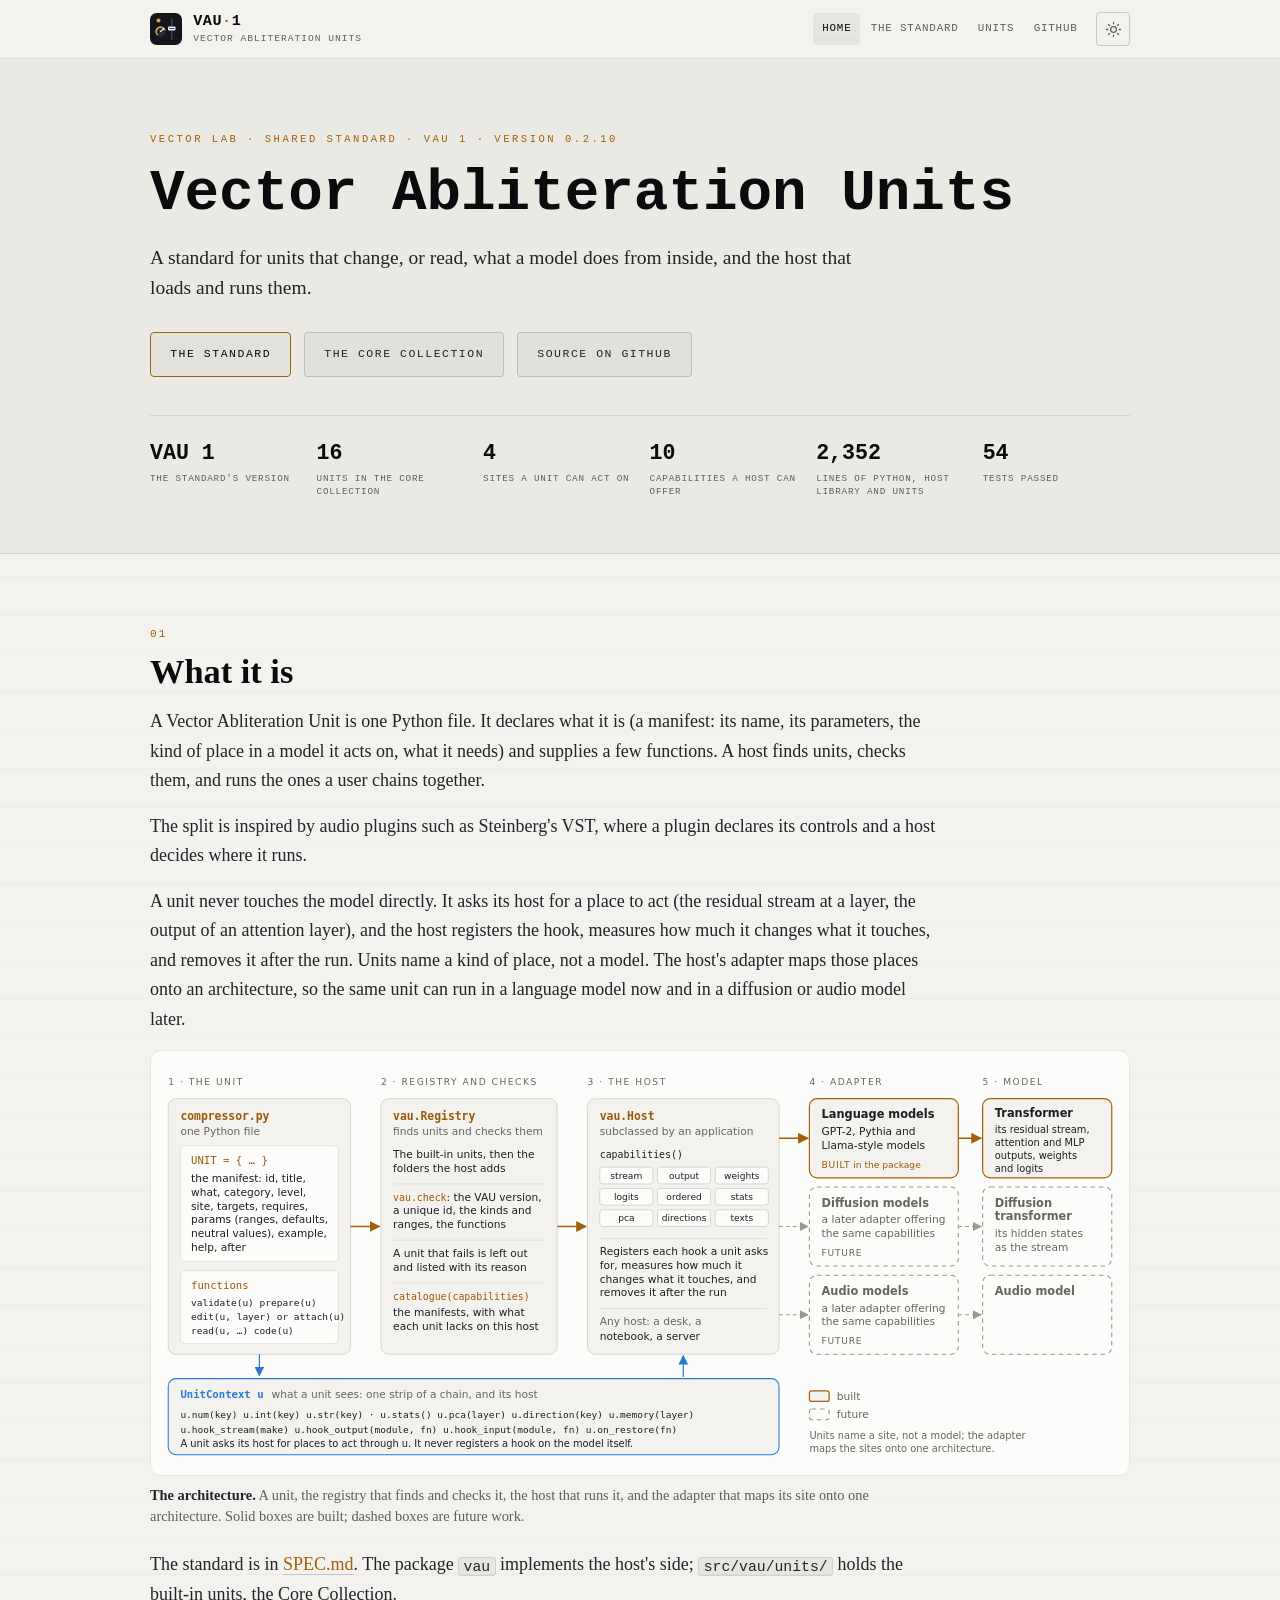
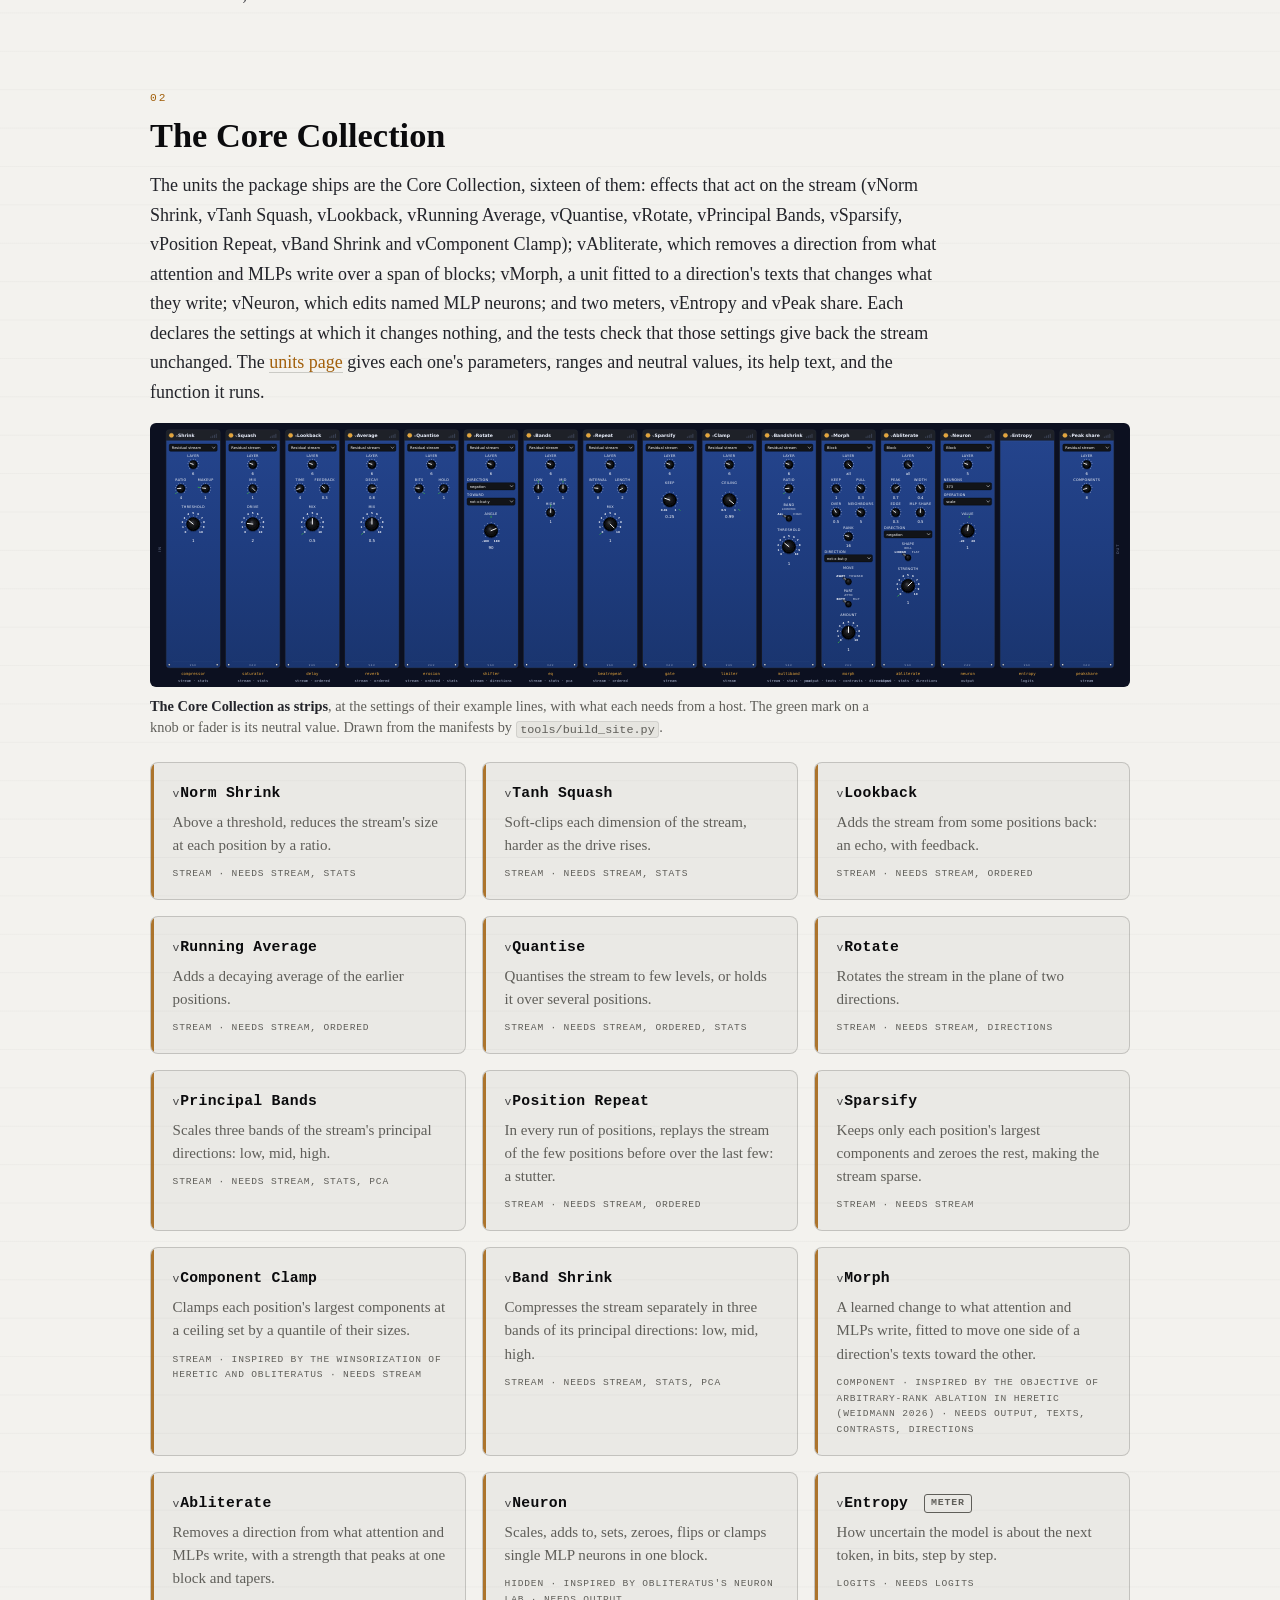
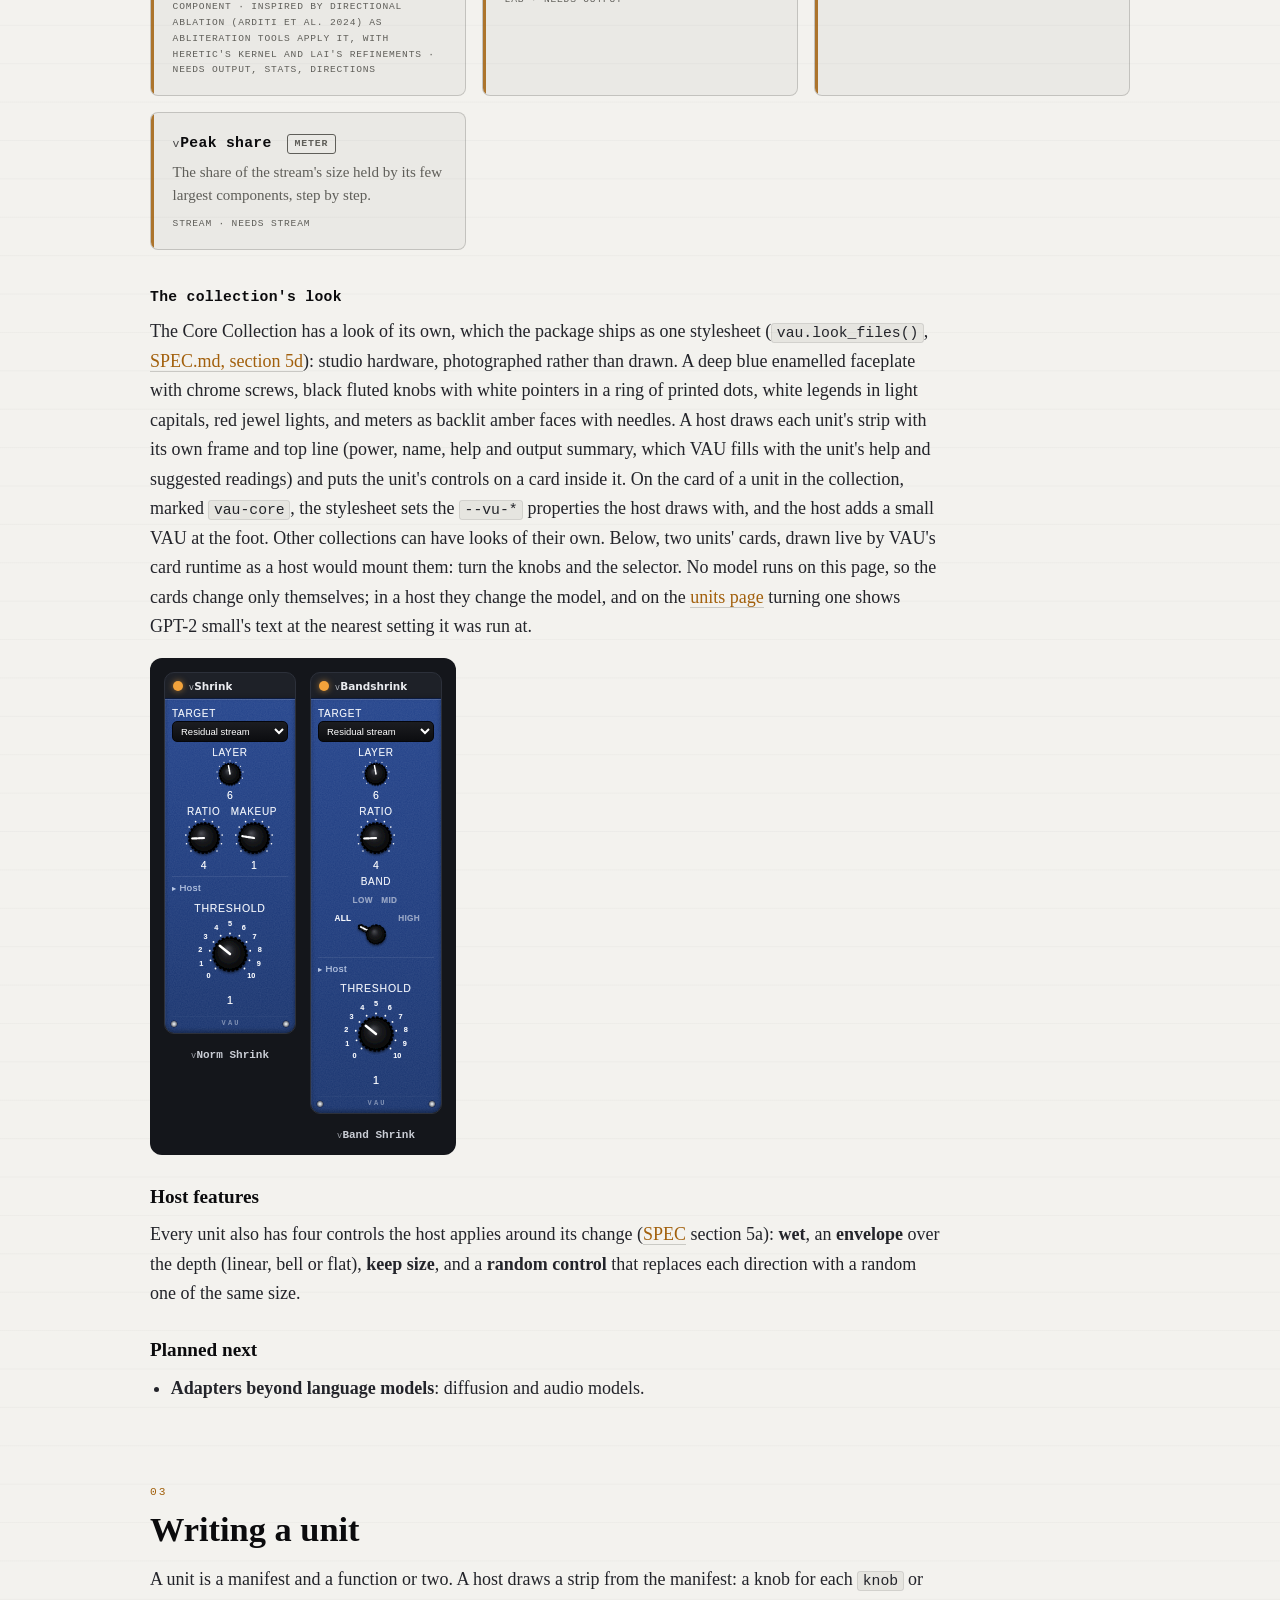
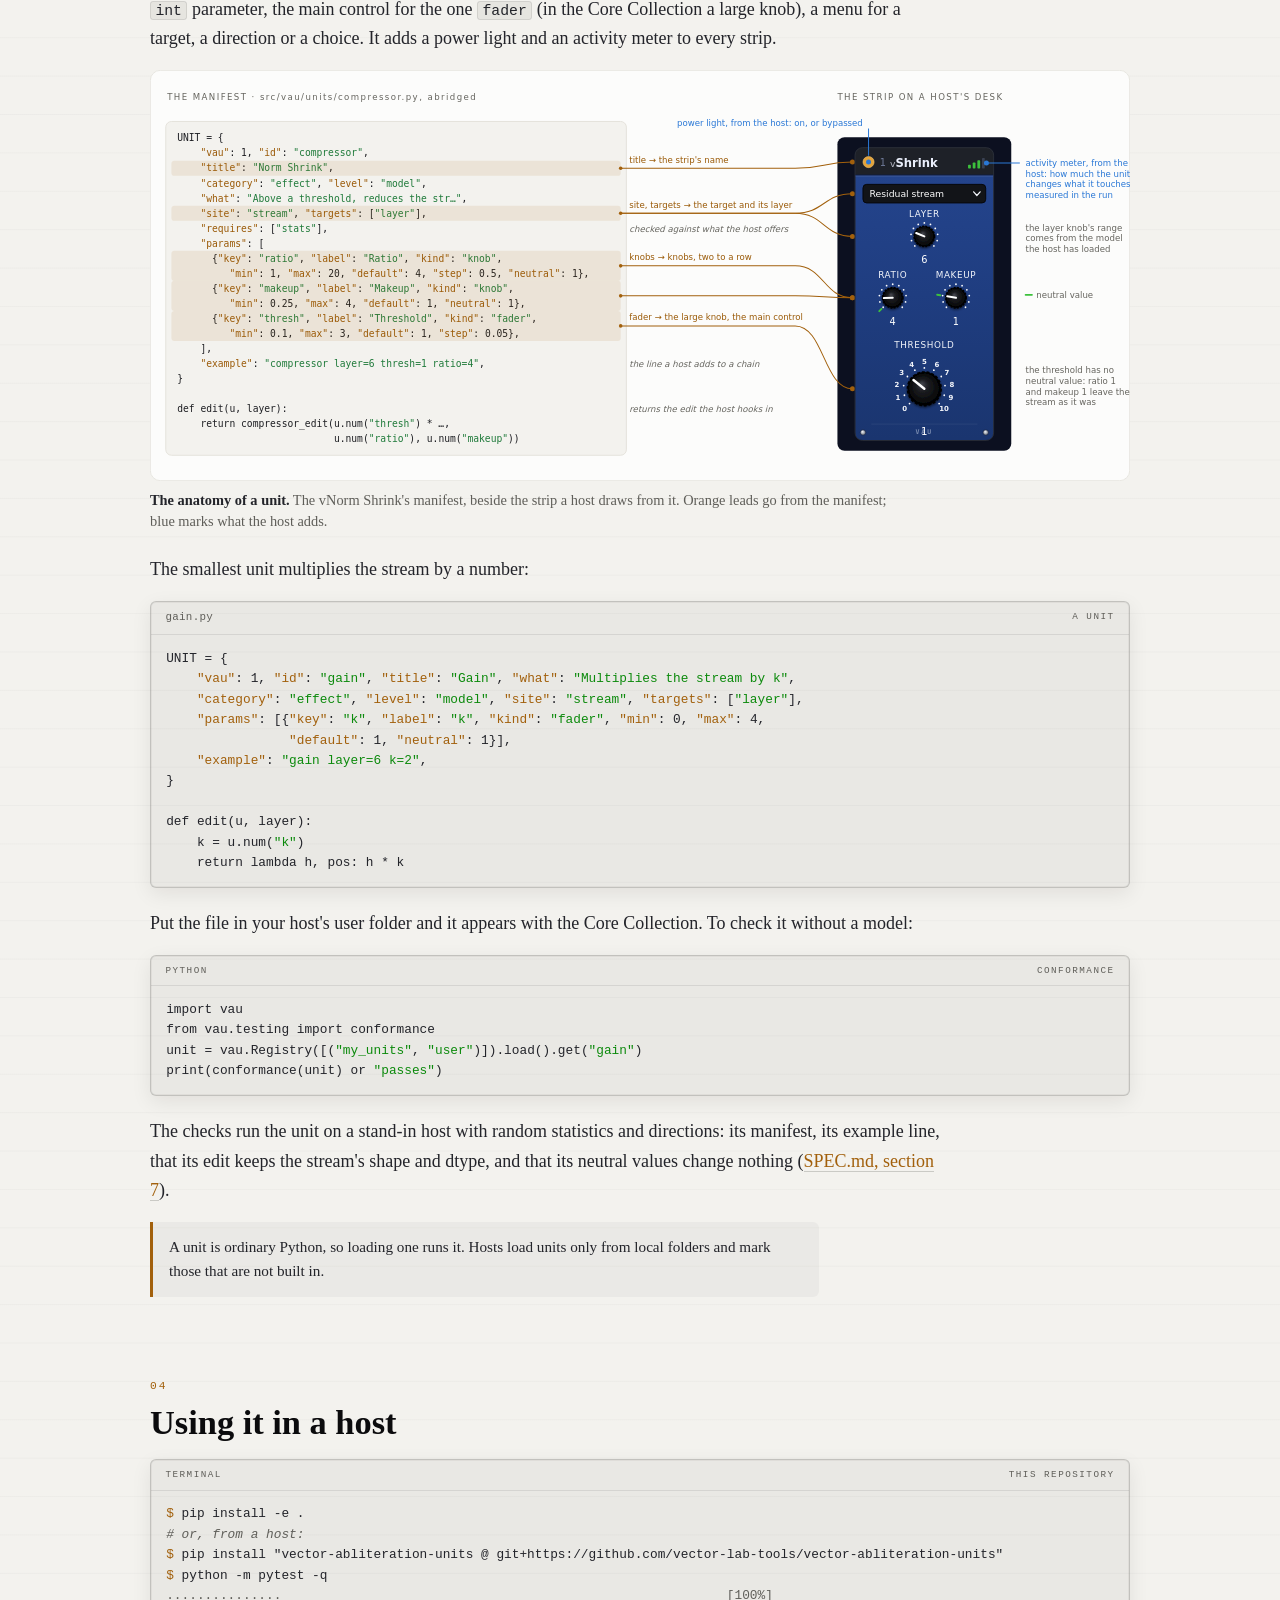
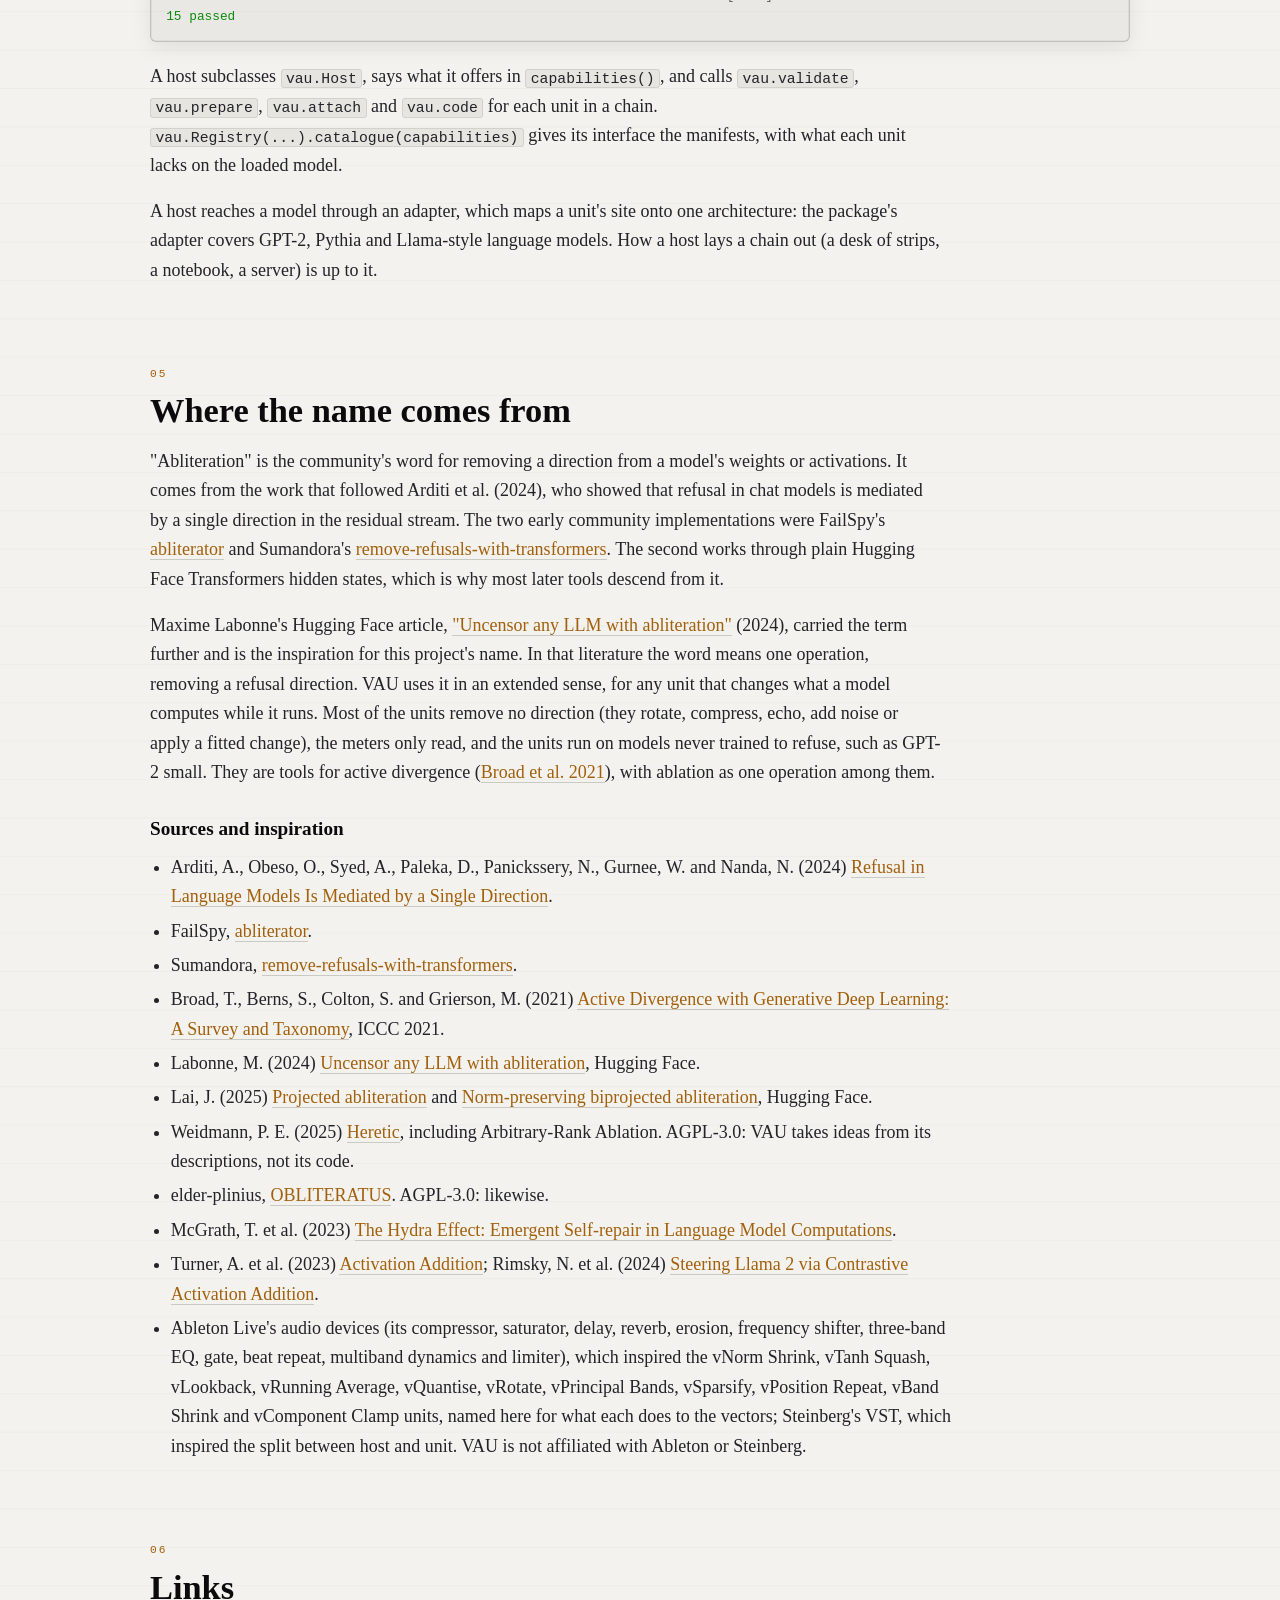
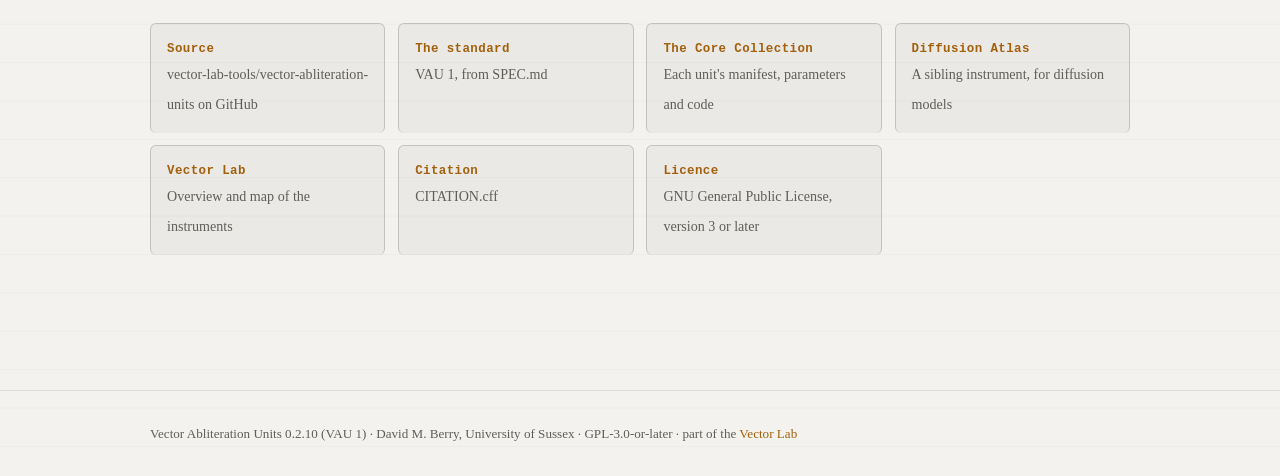
==== docs/index.html @ dd1742e9 "Vector Abliteration Units 0.2.10 (VAU 1) A standard for units that bend, or read, what a model does " ====
<!DOCTYPE html>
<html lang="en-GB">
<head>
  <meta charset="utf-8">
  <meta name="viewport" content="width=device-width, initial-scale=1">
  <title>Vector Abliteration Units (VAU)</title>
  <meta name="description" content="Vector Abliteration Units: a standard for units that change, or read, what a model does from inside, and the host library that loads and runs them. Part of the Vector Lab.">
  <link rel="icon" href="logo.svg" type="image/svg+xml">
  <meta name="theme-color" content="#f3f2ee" media="(prefers-color-scheme: light)">
  <meta name="theme-color" content="#101217" media="(prefers-color-scheme: dark)">
  <meta property="og:title" content="Vector Abliteration Units (VAU)">
  <meta property="og:description" content="A standard for units that change, or read, what a model does from inside, and the host that loads and runs them.">
  <meta property="og:type" content="website">
  <meta property="og:url" content="https://vector-lab-tools.github.io/vector-abliteration-units/">
  <script>(function(){try{var t=localStorage.getItem('vau-theme');if(t==='light'||t==='dark')document.documentElement.setAttribute('data-theme',t);}catch(e){}})();</script>
  <link rel="stylesheet" href="style.css">
  <link rel="stylesheet" href="vau-card.css">
  <link rel="stylesheet" href="vau-core.css">
</head>
<body>
<!-- Written by hand, except the unit cards between the units markers, which tools/build_site.py fills from the manifests.
     Copyright (C) 2026 David M. Berry. SPDX-License-Identifier: GPL-3.0-or-later -->

  <header class="site-header">
    <div class="wrap">
      <a class="brand" href="./" aria-label="Vector Abliteration Units, home">
        <img src="logo.svg" alt="">
        <span class="brand-block">
          <span class="brand-name">VAU<span class="dot">·</span>1</span>
          <span class="brand-tagline">Vector Abliteration Units</span>
        </span>
      </a>
      <div class="head-tools">
        <nav class="site-nav" aria-label="Site">
          <a href="index.html" aria-current="page">Home</a>
          <a href="spec.html">The standard</a>
          <a href="units.html">Units</a>
          <a href="https://github.com/vector-lab-tools/vector-abliteration-units">GitHub</a>
        </nav>
        <button class="theme-toggle" type="button" aria-label="Switch between light and dark" title="Switch between light and dark">
          <svg class="icon-moon" viewBox="0 0 24 24" fill="none" stroke="currentColor" stroke-width="1.8" stroke-linecap="round" stroke-linejoin="round" aria-hidden="true"><path d="M21 12.79A9 9 0 1 1 11.21 3 7 7 0 0 0 21 12.79z"/></svg>
          <svg class="icon-sun" viewBox="0 0 24 24" fill="none" stroke="currentColor" stroke-width="1.8" stroke-linecap="round" stroke-linejoin="round" aria-hidden="true"><circle cx="12" cy="12" r="4"/><path d="M12 2v2M12 20v2M4.93 4.93l1.41 1.41M17.66 17.66l1.41 1.41M2 12h2M20 12h2M4.93 19.07l1.41-1.41M17.66 6.34l1.41-1.41"/></svg>
        </button>
      </div>
    </div>
  </header>

  <section class="hero">
    <div class="wrap hero-inner">
      <span class="kicker">Vector Lab · shared standard · VAU 1 · version 0.2.10</span>
      <h1>Vector Abliteration Units</h1>
      <p class="tagline">A standard for units that change, or read, what a model does from inside, and the host that loads and runs them.</p>
      <div class="hero-actions">
        <a class="btn btn-primary" href="spec.html">The standard</a>
        <a class="btn" href="units.html">The Core Collection</a>
        <a class="btn" href="https://github.com/vector-lab-tools/vector-abliteration-units">Source on GitHub</a>
      </div>
      <div class="stats" aria-label="VAU in figures">
        <div><b>VAU 1</b><span>The standard's version</span></div>
        <div><b>16</b><span>Units in the Core Collection</span></div>
        <div><b>4</b><span>Sites a unit can act on</span></div>
        <div><b>10</b><span>Capabilities a host can offer</span></div>
        <div><b>2,352</b><span>Lines of Python, host library and units</span></div>
        <div><b>54</b><span>Tests passed</span></div>
      </div>
    </div>
  </section>

  <main class="content">

    <section class="section wrap reveal" id="what">
      <span class="num">01</span>
      <h2>What it is</h2>
      <p>A Vector Abliteration Unit is one Python file. It declares what it is (a manifest: its name, its parameters, the kind of place in a model it acts on, what it needs) and supplies a few functions. A host finds units, checks them, and runs the ones a user chains together.</p>
      <p>The split is inspired by audio plugins such as Steinberg's VST, where a plugin declares its controls and a host decides where it runs.</p>
      <p>A unit never touches the model directly. It asks its host for a place to act (the residual stream at a layer, the output of an attention layer), and the host registers the hook, measures how much it changes what it touches, and removes it after the run. Units name a kind of place, not a model. The host's adapter maps those places onto an architecture, so the same unit can run in a language model now and in a diffusion or audio model later.</p>
      <figure class="diagram">
        <a href="img/architecture.svg"><img src="img/architecture.svg" width="1290" height="560" alt="The architecture: a unit file (manifest and functions) is found and checked by the registry, run by a host that lists its capabilities, and reaches the model through an adapter. The language-model adapter is built; adapters for diffusion and audio models are marked as future. Beneath, the UnitContext through which a unit asks its host for places to act."></a>
        <figcaption><b>The architecture.</b> A unit, the registry that finds and checks it, the host that runs it, and the adapter that maps its site onto one architecture. Solid boxes are built; dashed boxes are future work.</figcaption>
      </figure>
      <p>The standard is in <a href="spec.html">SPEC.md</a>. The package <code>vau</code> implements the host's side; <code>src/vau/units/</code> holds the built-in units, the Core Collection.</p>
    </section>

    <section class="section wrap reveal" id="units">
      <span class="num">02</span>
      <h2>The Core Collection</h2>
      <p>The units the package ships are the Core Collection, sixteen of them: effects that act on the stream (vNorm Shrink, vTanh Squash, vLookback, vRunning Average, vQuantise, vRotate, vPrincipal Bands, vSparsify, vPosition Repeat, vBand Shrink and vComponent Clamp); vAbliterate, which removes a direction from what attention and MLPs write over a span of blocks; vMorph, a unit fitted to a direction's texts that changes what they write; vNeuron, which edits named MLP neurons; and two meters, vEntropy and vPeak share. Each declares the settings at which it changes nothing, and the tests check that those settings give back the stream unchanged. The <a href="units.html">units page</a> gives each one's parameters, ranges and neutral values, its help text, and the function it runs.</p>
      <figure class="diagram">
        <a href="img/units.svg"><img src="img/units.svg" width="2698" height="726" loading="lazy" alt="The built-in units drawn as strips on a mixing desk at the settings of their example lines: vNorm Shrink, vTanh Squash, vLookback, vRunning Average, vQuantise, vRotate and vPrincipal Bands, each with what it needs from a host below it."></a>
        <figcaption><b>The Core Collection as strips</b>, at the settings of their example lines, with what each needs from a host. The green mark on a knob or fader is its neutral value. Drawn from the manifests by <code>tools/build_site.py</code>.</figcaption>
      </figure>
      <div class="cards">
<!-- units:start -->
        <a class="card" href="units.html#compressor"><h3><span class="vpre">v</span>Norm Shrink</h3><p>Above a threshold, reduces the stream&#x27;s size at each position by a ratio.</p><span class="after">stream · needs stream, stats</span></a>
        <a class="card" href="units.html#saturator"><h3><span class="vpre">v</span>Tanh Squash</h3><p>Soft-clips each dimension of the stream, harder as the drive rises.</p><span class="after">stream · needs stream, stats</span></a>
        <a class="card" href="units.html#delay"><h3><span class="vpre">v</span>Lookback</h3><p>Adds the stream from some positions back: an echo, with feedback.</p><span class="after">stream · needs stream, ordered</span></a>
        <a class="card" href="units.html#reverb"><h3><span class="vpre">v</span>Running Average</h3><p>Adds a decaying average of the earlier positions.</p><span class="after">stream · needs stream, ordered</span></a>
        <a class="card" href="units.html#erosion"><h3><span class="vpre">v</span>Quantise</h3><p>Quantises the stream to few levels, or holds it over several positions.</p><span class="after">stream · needs stream, ordered, stats</span></a>
        <a class="card" href="units.html#shifter"><h3><span class="vpre">v</span>Rotate</h3><p>Rotates the stream in the plane of two directions.</p><span class="after">stream · needs stream, directions</span></a>
        <a class="card" href="units.html#eq"><h3><span class="vpre">v</span>Principal Bands</h3><p>Scales three bands of the stream&#x27;s principal directions: low, mid, high.</p><span class="after">stream · needs stream, stats, pca</span></a>
        <a class="card" href="units.html#beatrepeat"><h3><span class="vpre">v</span>Position Repeat</h3><p>In every run of positions, replays the stream of the few positions before over the last few: a stutter.</p><span class="after">stream · needs stream, ordered</span></a>
        <a class="card" href="units.html#gate"><h3><span class="vpre">v</span>Sparsify</h3><p>Keeps only each position&#x27;s largest components and zeroes the rest, making the stream sparse.</p><span class="after">stream · needs stream</span></a>
        <a class="card" href="units.html#limiter"><h3><span class="vpre">v</span>Component Clamp</h3><p>Clamps each position&#x27;s largest components at a ceiling set by a quantile of their sizes.</p><span class="after">stream · inspired by the winsorization of Heretic and OBLITERATUS · needs stream</span></a>
        <a class="card" href="units.html#multiband"><h3><span class="vpre">v</span>Band Shrink</h3><p>Compresses the stream separately in three bands of its principal directions: low, mid, high.</p><span class="after">stream · needs stream, stats, pca</span></a>
        <a class="card" href="units.html#morph"><h3><span class="vpre">v</span>Morph</h3><p>A learned change to what attention and MLPs write, fitted to move one side of a direction&#x27;s texts toward the other.</p><span class="after">component · inspired by the objective of Arbitrary-Rank Ablation in Heretic (Weidmann 2026) · needs output, texts, contrasts, directions</span></a>
        <a class="card" href="units.html#abliterate"><h3><span class="vpre">v</span>Abliterate</h3><p>Removes a direction from what attention and MLPs write, with a strength that peaks at one block and tapers.</p><span class="after">component · inspired by directional ablation (Arditi et al. 2024) as abliteration tools apply it, with Heretic&#x27;s kernel and Lai&#x27;s refinements · needs output, stats, directions</span></a>
        <a class="card" href="units.html#neuron"><h3><span class="vpre">v</span>Neuron</h3><p>Scales, adds to, sets, zeroes, flips or clamps single MLP neurons in one block.</p><span class="after">hidden · inspired by OBLITERATUS&#x27;s Neuron Lab · needs output</span></a>
        <a class="card" href="units.html#entropy"><h3><span class="vpre">v</span>Entropy <span class="meterbadge">meter</span></h3><p>How uncertain the model is about the next token, in bits, step by step.</p><span class="after">logits · needs logits</span></a>
        <a class="card" href="units.html#peakshare"><h3><span class="vpre">v</span>Peak share <span class="meterbadge">meter</span></h3><p>The share of the stream&#x27;s size held by its few largest components, step by step.</p><span class="after">stream · needs stream</span></a>
<!-- units:end -->
      </div>
      <h3 class="look-h">The collection's look</h3>
      <p>The Core Collection has a look of its own, which the package ships as one stylesheet (<code>vau.look_files()</code>, <a href="spec.html#5d-collections-and-their-look-host-presentation">SPEC.md, section 5d</a>): studio hardware, photographed rather than drawn. A deep blue enamelled faceplate with chrome screws, black fluted knobs with white pointers in a ring of printed dots, white legends in light capitals, red jewel lights, and meters as backlit amber faces with needles. A host draws each unit's strip with its own frame and top line (power, name, help and output summary, which VAU fills with the unit's help and suggested readings) and puts the unit's controls on a card inside it. On the card of a unit in the collection, marked <code>vau-core</code>, the stylesheet sets the <code>--vu-*</code> properties the host draws with, and the host adds a small VAU at the foot. Other collections can have looks of their own. Below, two units' cards, drawn live by VAU's card runtime as a host would mount them: turn the knobs and the selector. No model runs on this page, so the cards change only themselves; in a host they change the model, and on the <a href="units.html">units page</a> turning one shows GPT-2 small's text at the nearest setting it was run at.</p>
      <div class="strip-mocks" aria-label="Two units' cards in the Core Collection's look, drawn live by VAU's card runtime: vNorm Shrink, with a layer knob, two knobs and a large threshold knob printed 0 to 10; and vBand Shrink, with a four-way rotary selector for its band and a large threshold knob.">
<!-- cards:start -->
        <figure class="uc"><div class="uc-strip"><div class="uc-top"><span class="uc-led"></span><b><i class="vpre">v</i>Shrink</b></div><div class="uc-card" data-vau-card="compressor" data-values="{&quot;ratio&quot;: &quot;4&quot;, &quot;makeup&quot;: &quot;1&quot;, &quot;thresh&quot;: &quot;1&quot;, &quot;_target&quot;: [&quot;layer&quot;, &quot;6&quot;]}"></div></div><figcaption><i class="vpre">v</i>Norm Shrink</figcaption></figure>
        <figure class="uc"><div class="uc-strip"><div class="uc-top"><span class="uc-led"></span><b><i class="vpre">v</i>Bandshrink</b></div><div class="uc-card" data-vau-card="multiband" data-values="{&quot;ratio&quot;: &quot;4&quot;, &quot;band&quot;: &quot;all&quot;, &quot;thresh&quot;: &quot;1&quot;, &quot;_target&quot;: [&quot;layer&quot;, &quot;6&quot;]}"></div></div><figcaption><i class="vpre">v</i>Band Shrink</figcaption></figure>
<!-- cards:end -->
      </div>
      <h3>Host features</h3>
      <p>Every unit also has four controls the host applies around its change (<a href="spec.html">SPEC</a> section 5a): <b>wet</b>, an <b>envelope</b> over the depth (linear, bell or flat), <b>keep size</b>, and a <b>random control</b> that replaces each direction with a random one of the same size.</p>
      <h3>Planned next</h3>
      <ul>
        <li><b>Adapters beyond language models</b>: diffusion and audio models.</li>
      </ul>
    </section>

    <section class="section wrap reveal" id="write">
      <span class="num">03</span>
      <h2>Writing a unit</h2>
      <p>A unit is a manifest and a function or two. A host draws a strip from the manifest: a knob for each <code>knob</code> or <code>int</code> parameter, the main control for the one <code>fader</code> (in the Core Collection a large knob), a menu for a target, a direction or a choice. It adds a power light and an activity meter to every strip.</p>
      <figure class="diagram">
        <a href="img/anatomy.svg"><img src="img/anatomy.svg" width="1370" height="640" loading="lazy" alt="The vNorm Shrink's manifest, abridged, beside the strip a host draws from it: the title becomes the strip's name, the site and targets its target menu and layer knob, the two knob parameters two knobs, the fader parameter the large knob. The host adds the power light and the activity meter."></a>
        <figcaption><b>The anatomy of a unit.</b> The vNorm Shrink's manifest, beside the strip a host draws from it. Orange leads go from the manifest; blue marks what the host adds.</figcaption>
      </figure>
      <p>The smallest unit multiplies the stream by a number:</p>
      <div class="term"><div class="label"><span class="raw">gain.py</span><span>A unit</span></div>
<pre><code>UNIT = {
    <span class="k">"vau"</span>: 1, <span class="k">"id"</span>: <span class="s">"gain"</span>, <span class="k">"title"</span>: <span class="s">"Gain"</span>, <span class="k">"what"</span>: <span class="s">"Multiplies the stream by k"</span>,
    <span class="k">"category"</span>: <span class="s">"effect"</span>, <span class="k">"level"</span>: <span class="s">"model"</span>, <span class="k">"site"</span>: <span class="s">"stream"</span>, <span class="k">"targets"</span>: [<span class="s">"layer"</span>],
    <span class="k">"params"</span>: [{<span class="k">"key"</span>: <span class="s">"k"</span>, <span class="k">"label"</span>: <span class="s">"k"</span>, <span class="k">"kind"</span>: <span class="s">"fader"</span>, <span class="k">"min"</span>: 0, <span class="k">"max"</span>: 4,
                <span class="k">"default"</span>: 1, <span class="k">"neutral"</span>: 1}],
    <span class="k">"example"</span>: <span class="s">"gain layer=6 k=2"</span>,
}

def edit(u, layer):
    k = u.num(<span class="s">"k"</span>)
    return lambda h, pos: h * k</code></pre></div>
      <p>Put the file in your host's user folder and it appears with the Core Collection. To check it without a model:</p>
      <div class="term"><div class="label"><span>Python</span><span>Conformance</span></div>
<pre><code>import vau
from vau.testing import conformance
unit = vau.Registry([(<span class="s">"my_units"</span>, <span class="s">"user"</span>)]).load().get(<span class="s">"gain"</span>)
print(conformance(unit) or <span class="s">"passes"</span>)</code></pre></div>
      <p>The checks run the unit on a stand-in host with random statistics and directions: its manifest, its example line, that its edit keeps the stream's shape and dtype, and that its neutral values change nothing (<a href="spec.html#7-conformance">SPEC.md, section 7</a>).</p>
      <p class="note">A unit is ordinary Python, so loading one runs it. Hosts load units only from local folders and mark those that are not built in.</p>
    </section>

    <section class="section wrap reveal" id="host">
      <span class="num">04</span>
      <h2>Using it in a host</h2>
      <div class="term"><div class="label"><span>Terminal</span><span>This repository</span></div>
<pre><span class="in">pip install -e .</span>
<span class="c"># or, from a host:</span>
<span class="in">pip install "vector-abliteration-units @ git+https://github.com/vector-lab-tools/vector-abliteration-units"</span>
<span class="in">python -m pytest -q</span>
<span class="out">...............                                                          [100%]</span>
<span class="ok">15 passed</span></pre></div>
      <p>A host subclasses <code>vau.Host</code>, says what it offers in <code>capabilities()</code>, and calls <code>vau.validate</code>, <code>vau.prepare</code>, <code>vau.attach</code> and <code>vau.code</code> for each unit in a chain. <code>vau.Registry(...).catalogue(capabilities)</code> gives its interface the manifests, with what each unit lacks on the loaded model.</p>
      <p>A host reaches a model through an adapter, which maps a unit's site onto one architecture: the package's adapter covers GPT-2, Pythia and Llama-style language models. How a host lays a chain out (a desk of strips, a notebook, a server) is up to it.</p>
    </section>

    <section class="section wrap reveal" id="name">
      <span class="num">05</span>
      <h2>Where the name comes from</h2>
      <p>"Abliteration" is the community's word for removing a direction from a model's weights or activations. It comes from the work that followed Arditi et al. (2024), who showed that refusal in chat models is mediated by a single direction in the residual stream. The two early community implementations were FailSpy's <a href="https://github.com/FailSpy/abliterator">abliterator</a> and Sumandora's <a href="https://github.com/Sumandora/remove-refusals-with-transformers">remove-refusals-with-transformers</a>. The second works through plain Hugging Face Transformers hidden states, which is why most later tools descend from it.</p>
      <p>Maxime Labonne's Hugging Face article, <a href="https://huggingface.co/blog/mlabonne/abliteration">"Uncensor any LLM with abliteration"</a> (2024), carried the term further and is the inspiration for this project's name. In that literature the word means one operation, removing a refusal direction. VAU uses it in an extended sense, for any unit that changes what a model computes while it runs. Most of the units remove no direction (they rotate, compress, echo, add noise or apply a fitted change), the meters only read, and the units run on models never trained to refuse, such as GPT-2 small. They are tools for active divergence (<a href="https://arxiv.org/abs/2107.05599">Broad et al. 2021</a>), with ablation as one operation among them.</p>
      <h3>Sources and inspiration</h3>
      <ul>
        <li>Arditi, A., Obeso, O., Syed, A., Paleka, D., Panickssery, N., Gurnee, W. and Nanda, N. (2024) <a href="https://arxiv.org/abs/2406.11717">Refusal in Language Models Is Mediated by a Single Direction</a>.</li>
        <li>FailSpy, <a href="https://github.com/FailSpy/abliterator">abliterator</a>.</li>
        <li>Sumandora, <a href="https://github.com/Sumandora/remove-refusals-with-transformers">remove-refusals-with-transformers</a>.</li>
        <li>Broad, T., Berns, S., Colton, S. and Grierson, M. (2021) <a href="https://arxiv.org/abs/2107.05599">Active Divergence with Generative Deep Learning: A Survey and Taxonomy</a>, ICCC 2021.</li>
        <li>Labonne, M. (2024) <a href="https://huggingface.co/blog/mlabonne/abliteration">Uncensor any LLM with abliteration</a>, Hugging Face.</li>
        <li>Lai, J. (2025) <a href="https://huggingface.co/blog/grimjim/projected-abliteration">Projected abliteration</a> and <a href="https://huggingface.co/blog/grimjim/norm-preserving-biprojected-abliteration">Norm-preserving biprojected abliteration</a>, Hugging Face.</li>
        <li>Weidmann, P. E. (2025) <a href="https://github.com/p-e-w/heretic">Heretic</a>, including Arbitrary-Rank Ablation. AGPL-3.0: VAU takes ideas from its descriptions, not its code.</li>
        <li>elder-plinius, <a href="https://github.com/elder-plinius/OBLITERATUS">OBLITERATUS</a>. AGPL-3.0: likewise.</li>
        <li>McGrath, T. et al. (2023) <a href="https://arxiv.org/abs/2307.15771">The Hydra Effect: Emergent Self-repair in Language Model Computations</a>.</li>
        <li>Turner, A. et al. (2023) <a href="https://arxiv.org/abs/2308.10248">Activation Addition</a>; Rimsky, N. et al. (2024) <a href="https://arxiv.org/abs/2312.06681">Steering Llama 2 via Contrastive Activation Addition</a>.</li>
        <li>Ableton Live's audio devices (its compressor, saturator, delay, reverb, erosion, frequency shifter, three-band EQ, gate, beat repeat, multiband dynamics and limiter), which inspired the vNorm Shrink, vTanh Squash, vLookback, vRunning Average, vQuantise, vRotate, vPrincipal Bands, vSparsify, vPosition Repeat, vBand Shrink and vComponent Clamp units, named here for what each does to the vectors; Steinberg's VST, which inspired the split between host and unit. VAU is not affiliated with Ableton or Steinberg.</li>
      </ul>
    </section>

    <section class="section wrap reveal" id="links">
      <span class="num">06</span>
      <h2>Links</h2>
      <div class="links">
        <a href="https://github.com/vector-lab-tools/vector-abliteration-units"><b>Source</b><span>vector-lab-tools/vector-abliteration-units on GitHub</span></a>
        <a href="spec.html"><b>The standard</b><span>VAU 1, from SPEC.md</span></a>
        <a href="units.html"><b>The Core Collection</b><span>Each unit's manifest, parameters and code</span></a>
        <a href="https://github.com/vector-lab-tools/diffusionatlas"><b>Diffusion Atlas</b><span>A sibling instrument, for diffusion models</span></a>
        <a href="https://vector-lab-tools.github.io"><b>Vector Lab</b><span>Overview and map of the instruments</span></a>
        <a href="https://github.com/vector-lab-tools/vector-abliteration-units/blob/main/CITATION.cff"><b>Citation</b><span>CITATION.cff</span></a>
        <a href="https://github.com/vector-lab-tools/vector-abliteration-units/blob/main/LICENSE"><b>Licence</b><span>GNU General Public License, version 3 or later</span></a>
      </div>
    </section>

  </main>

  <footer class="site-footer">
    <div class="wrap"><p>Vector Abliteration Units 0.2.10 (VAU 1) · David M. Berry, University of Sussex · GPL-3.0-or-later · part of the <a href="https://github.com/vector-lab-tools">Vector Lab</a></p></div>
  </footer>

  <script src="site.js"></script>
  <script src="vau-catalogue.js"></script>
  <script src="vau-card.js"></script>
  <script src="vau-cards.js"></script>
</body>
</html>
---- docs/style.css ----
/* Vector Abliteration Units: the site's styles.
   Copyright (C) 2026 David M. Berry. SPDX-License-Identifier: GPL-3.0-or-later
   Dark by default, paper when turned over. The accent is amber, the colour of a knob's arc;
   blue is selection, green the meters.
   System fonts only: nothing is loaded from another site. */
:root {
  --bg: #101217; --bg-2: #161921; --desk: #0b0d12;
  --panel: rgba(230,232,238,0.035); --panel-2: rgba(230,232,238,0.06);
  --line: rgba(230,232,238,0.18); --line-soft: rgba(230,232,238,0.09);
  --ink: #e4e6ec; --ink-dim: #9aa0ad; --bright: #fbfcfe;
  --accent: #e3a43c; --accent-soft: rgba(227,164,60,0.12); --blue: #5b9cf0; --green: #4ccf6a; --red: #ff8a7a;
  --glow: 0 0 6px rgba(227,164,60,0.4), 0 0 14px rgba(227,164,60,0.18);
  --sans: system-ui, -apple-system, "Segoe UI", Roboto, "Helvetica Neue", Arial, sans-serif;
  --serif: "Iowan Old Style", "Palatino Linotype", Palatino, "Book Antiqua", Georgia, serif;
  --mono: ui-monospace, "SF Mono", SFMono-Regular, Menlo, Consolas, "Liberation Mono", monospace;
  --wrap: 980px;
  --grid: rgba(230,232,238,0.02); --vignette: rgba(0,0,0,0.45);
  --header-a: rgba(16,18,23,0.94); --header-b: rgba(16,18,23,0.66);
  --code-bg: rgba(4,5,8,0.72); --code-shadow: inset 0 0 30px rgba(0,0,0,0.5), 0 8px 26px rgba(0,0,0,0.35);
  --hero-bg: #0b0d12; --menu-bg: rgba(20,23,30,0.99);
  color-scheme: dark;
}
:root[data-theme="light"] {
  --bg: #f3f2ee; --bg-2: #fcfcfb; --desk: #e9e7e1;
  --panel: rgba(20,18,12,0.035); --panel-2: rgba(20,18,12,0.06);
  --line: rgba(20,18,12,0.18); --line-soft: rgba(20,18,12,0.09);
  --ink: #23242a; --ink-dim: #5f5e59; --bright: #0b0b0d;
  --accent: #a2600c; --accent-soft: rgba(162,96,12,0.10); --blue: #2a78d6; --green: #0c8a0c; --red: #b3261e;
  --glow: none; --grid: rgba(20,18,12,0.026); --vignette: transparent;
  --header-a: rgba(243,242,238,0.94); --header-b: rgba(243,242,238,0.68);
  --code-bg: rgba(20,18,12,0.04); --code-shadow: inset 0 0 0 1px rgba(20,18,12,0.05), 0 6px 20px rgba(20,18,12,0.08);
  --hero-bg: #ebe9e3; --menu-bg: #fcfcfb;
  color-scheme: light;
}
@media (prefers-color-scheme: light) {
  :root:not([data-theme="dark"]) {
    --bg: #f3f2ee; --bg-2: #fcfcfb; --desk: #e9e7e1;
    --panel: rgba(20,18,12,0.035); --panel-2: rgba(20,18,12,0.06);
    --line: rgba(20,18,12,0.18); --line-soft: rgba(20,18,12,0.09);
    --ink: #23242a; --ink-dim: #5f5e59; --bright: #0b0b0d;
    --accent: #a2600c; --accent-soft: rgba(162,96,12,0.10); --blue: #2a78d6; --green: #0c8a0c; --red: #b3261e;
    --glow: none; --grid: rgba(20,18,12,0.026); --vignette: transparent;
    --header-a: rgba(243,242,238,0.94); --header-b: rgba(243,242,238,0.68);
    --code-bg: rgba(20,18,12,0.04); --code-shadow: inset 0 0 0 1px rgba(20,18,12,0.05), 0 6px 20px rgba(20,18,12,0.08);
    --hero-bg: #ebe9e3; --menu-bg: #fcfcfb;
    color-scheme: light;
  }
}

* { box-sizing: border-box; }
html { scroll-behavior: smooth; }
body {
  margin: 0; color: var(--ink); font-family: var(--serif); font-size: 18px; line-height: 1.64;
  background: linear-gradient(var(--grid) 1px, transparent 1px) 0 0 / 100% 2.4rem, var(--bg);
  -webkit-font-smoothing: antialiased; overflow-x: hidden;
}
body::after { content: ""; position: fixed; inset: 0; pointer-events: none; z-index: 9000;
  background: radial-gradient(ellipse 92% 78% at 50% 42%, transparent 60%, var(--vignette) 100%); }
.wrap { width: min(var(--wrap), calc(100vw - 32px)); margin: 0 auto; }
section[id], h2[id], h3[id], article[id] { scroll-margin-top: 84px; }
a { color: var(--accent); text-decoration: none; }
a:hover { color: var(--bright); text-shadow: var(--glow); }
.content a { border-bottom: 1px solid var(--line); }
.content a:hover { border-bottom-color: var(--accent); }
.content figure a, .content .links a, .content .unit-index a { border-bottom: 0; }

/* header */
.site-header { position: sticky; top: 0; z-index: 8000; backdrop-filter: blur(3px); -webkit-backdrop-filter: blur(3px);
  background: linear-gradient(to bottom, var(--header-a), var(--header-b)); border-bottom: 1px solid var(--line-soft); }
.site-header .wrap { display: flex; align-items: center; justify-content: space-between; padding: 12px 0; gap: 1rem; }
.brand { display: flex; align-items: center; gap: 0.7rem; }
.brand img { width: 32px; height: 32px; }
.brand-block { display: flex; flex-direction: column; gap: 0.28rem; line-height: 1.05; white-space: nowrap; }
.brand-name { font-family: var(--mono); font-weight: 700; font-size: 0.95rem; letter-spacing: 0.5px; color: var(--bright); }
.brand-name .dot { color: var(--accent); }
.brand-tagline { font-family: var(--mono); font-size: 0.6rem; letter-spacing: 1px; color: var(--ink-dim); text-transform: uppercase; }
.head-tools { display: flex; align-items: center; gap: 0.3rem; }
.site-nav { display: flex; flex-wrap: wrap; gap: 0.1rem; }
.site-nav a { font-family: var(--mono); font-size: 0.68rem; letter-spacing: 0.8px; text-transform: uppercase; color: var(--ink-dim); padding: 0.45rem 0.55rem; border-radius: 3px; }
.site-nav a:hover { color: var(--accent); text-shadow: none; }
.site-nav a[aria-current="page"] { color: var(--bright); background: var(--panel-2); }
.theme-toggle { display: inline-flex; align-items: center; justify-content: center; width: 34px; height: 34px; flex: 0 0 auto; margin-left: 0.3rem;
  background: none; border: 1px solid var(--line); border-radius: 4px; color: var(--ink-dim); cursor: pointer; padding: 0; }
.theme-toggle:hover { border-color: var(--accent); color: var(--accent); }
.theme-toggle svg { width: 17px; height: 17px; }
.theme-toggle .icon-sun { display: none; }
:root[data-theme="light"] .theme-toggle .icon-sun { display: block; }
:root[data-theme="light"] .theme-toggle .icon-moon { display: none; }
@media (prefers-color-scheme: light) {
  :root:not([data-theme="dark"]) .theme-toggle .icon-sun { display: block; }
  :root:not([data-theme="dark"]) .theme-toggle .icon-moon { display: none; }
}
@media (max-width: 720px) {
  .brand-tagline { display: none; }
  .site-header .wrap { flex-wrap: wrap; gap: 0.4rem; }
  .site-nav a { padding: 0.35rem 0.4rem; font-size: 0.62rem; }
}

/* hero */
.hero { background: var(--hero-bg); border-bottom: 1px solid var(--line-soft); }
.hero-inner { padding: clamp(2.8rem, 8vh, 5rem) 0 clamp(2.2rem, 6vh, 4rem); }
.kicker { display: block; font-family: var(--mono); font-size: 0.66rem; letter-spacing: 2.5px; text-transform: uppercase; color: var(--accent); margin-bottom: 0.9rem; }
.hero h1 { margin: 0; font-family: var(--mono); font-weight: 700; font-size: clamp(2rem, 6.4vw, 3.6rem); line-height: 1.06; color: var(--bright); }
.hero h1 .dot { color: var(--accent); text-shadow: var(--glow); }
.hero .tagline { margin: 1.2rem 0 0; max-width: 36em; font-size: clamp(1.05rem, 2.4vw, 1.22rem); line-height: 1.55; }
.hero-actions { display: flex; flex-wrap: wrap; gap: 0.8rem; margin-top: 1.8rem; }
.btn { display: inline-flex; align-items: center; gap: 0.5rem; font-family: var(--mono); font-size: 0.72rem; letter-spacing: 1.5px; text-transform: uppercase;
  padding: 0.75rem 1.2rem; border-radius: 4px; border: 1px solid var(--line); color: var(--ink); background: var(--panel); }
.btn:hover { border-color: var(--accent); color: var(--bright); background: var(--accent-soft); }
.btn-primary { border-color: var(--accent); color: var(--bright); }
.hero-shot { margin-top: 2.2rem; }
.hero-shot img { display: block; width: 100%; height: auto; border: 1px solid var(--line); border-radius: 8px; box-shadow: 0 18px 50px rgba(0,0,0,0.35); }

/* the figures row */
.stats { display: grid; grid-template-columns: repeat(auto-fit, minmax(120px, 1fr)); gap: 0.9rem 1.2rem; margin-top: 2.4rem; padding-top: 1.2rem; border-top: 1px solid var(--line-soft); }
.stats div { display: flex; flex-direction: column; gap: 0.15rem; }
.stats b { font-family: var(--mono); font-weight: 600; font-size: 1.35rem; color: var(--bright); }
.stats span { font-family: var(--mono); font-size: 0.58rem; letter-spacing: 0.8px; text-transform: uppercase; color: var(--ink-dim); line-height: 1.4; }

/* sections */
main { padding: clamp(2.5rem, 7vh, 4.5rem) 0; }
.section { margin-bottom: clamp(3rem, 8vh, 5rem); }
.section .num { font-family: var(--mono); font-size: 0.7rem; letter-spacing: 2px; color: var(--accent); }
h2 { font-family: var(--serif); font-weight: 600; font-size: clamp(1.55rem, 4vw, 2.15rem); line-height: 1.15; color: var(--bright); margin: 0.3rem 0 1rem; }
h3 { font-family: var(--serif); font-size: 1.2rem; color: var(--bright); margin: 1.6rem 0 0.5rem; }
.content p, .content li { max-width: 44em; }
.content p { margin: 0 0 1rem; }
.content ol, .content ul { padding-left: 1.3rem; margin: 0 0 1rem; }
.content li { margin: 0.3rem 0; }
.muted { color: var(--ink-dim); }
code { font-family: var(--mono); font-size: 0.82em; background: var(--panel-2); border: 1px solid var(--line-soft); border-radius: 3px; padding: 0.05em 0.3em; overflow-wrap: anywhere; }
pre code { background: none; border: 0; padding: 0; font-size: inherit; overflow-wrap: normal; }
.note { border-left: 3px solid var(--accent); background: var(--panel); padding: 0.8rem 1rem; border-radius: 0 6px 6px 0; margin: 0 0 1.4rem; max-width: 44em; font-size: 0.95rem; }
.note p:last-child { margin-bottom: 0; }

/* code blocks */
.term { margin: 0.6rem 0 1.3rem; background: var(--code-bg); border: 1px solid var(--line); border-radius: 6px; box-shadow: var(--code-shadow); overflow: hidden; }
.term .label { display: flex; justify-content: space-between; gap: 1rem; font-family: var(--mono); font-size: 0.58rem; letter-spacing: 1.5px; text-transform: uppercase; color: var(--ink-dim);
  padding: 0.45rem 0.9rem; border-bottom: 1px solid var(--line-soft); }
.term pre { margin: 0; padding: 0.85rem 0.95rem; font-family: var(--mono); font-size: 0.8rem; line-height: 1.6; color: var(--ink); overflow-x: auto; }
.term .label .raw { text-transform: none; letter-spacing: 0.3px; font-size: 0.68rem; }
.term .in::before { content: "$ "; color: var(--accent); }
.term .out { color: var(--ink-dim); }
.term .ok { color: var(--green); }
.term .k { color: var(--accent); }
.term .s { color: var(--green); }
.term .c { color: var(--ink-dim); font-style: italic; }

/* cards */
.cards { display: grid; grid-template-columns: repeat(auto-fit, minmax(250px, 1fr)); gap: 1rem; margin-top: 1.2rem; }
.card { position: relative; padding: 1.15rem 1.2rem 1.05rem 1.35rem; border: 1px solid var(--line); border-radius: 8px; background: var(--panel); overflow: hidden; }
.card::before { content: ""; position: absolute; left: 0; top: 0; bottom: 0; width: 3px; background: var(--accent); opacity: 0.85; }
.card h3 { margin: 0 0 0.35rem; font-family: var(--mono); font-size: 0.92rem; letter-spacing: 0.3px; }
.card p { margin: 0; font-size: 0.94rem; color: var(--ink-dim); line-height: 1.55; }
.content a.card { display: block; color: var(--ink); border: 1px solid var(--line); }
.content a.card:hover { border-color: var(--accent); text-shadow: none; }
.card .after { display: block; margin-top: 0.55rem; font-family: var(--mono); font-size: 0.6rem; letter-spacing: 0.8px; text-transform: uppercase; color: var(--ink-dim); }

/* tables */
.table-wrap { overflow-x: auto; margin: 0.4rem 0 1.4rem; }
table { width: 100%; border-collapse: collapse; font-size: 0.92rem; }
th { text-align: left; font-family: var(--mono); font-size: 0.6rem; letter-spacing: 1px; text-transform: uppercase; color: var(--ink-dim); font-weight: 400; padding: 0.45rem 0.8rem 0.45rem 0; border-bottom: 1px solid var(--line); white-space: nowrap; }
td { vertical-align: top; padding: 0.5rem 0.8rem 0.5rem 0; border-bottom: 1px solid var(--line-soft); }
td:first-child { white-space: nowrap; }

/* figures and screenshots */
.shots { display: grid; grid-template-columns: repeat(auto-fit, minmax(300px, 1fr)); gap: 1.4rem; margin-top: 1.2rem; }
figure { margin: 0 0 1.4rem; }
.shots figure { margin: 0; }
figure img { display: block; width: 100%; height: auto; border: 1px solid var(--line); border-radius: 6px; background: var(--panel); }
figure.diagram img { border: 0; background: none; }
figcaption { margin-top: 0.55rem; font-size: 0.9rem; line-height: 1.5; color: var(--ink-dim); max-width: 52em; }
figcaption b { color: var(--ink); font-weight: 600; }
figcaption .prov { display: block; margin-top: 0.2rem; font-family: var(--mono); font-size: 0.58rem; letter-spacing: 0.6px; text-transform: uppercase; }

/* links */
.links { display: grid; grid-template-columns: repeat(auto-fit, minmax(220px, 1fr)); gap: 0.8rem; margin-top: 1rem; }
.links a { display: block; padding: 0.9rem 1rem; border: 1px solid var(--line); border-radius: 6px; background: var(--panel); color: var(--ink); }
.links a b { display: block; font-family: var(--mono); font-size: 0.78rem; color: var(--accent); letter-spacing: 0.4px; }
.links a span { font-size: 0.88rem; color: var(--ink-dim); }
.links a:hover { border-color: var(--accent); text-shadow: none; }

/* a document page (the standard, the units) */
.doc-hero .hero-inner { padding: clamp(2.2rem, 6vh, 3.6rem) 0 clamp(1.8rem, 5vh, 2.8rem); }
.doc { display: grid; grid-template-columns: 210px minmax(0, 1fr); gap: 2.4rem; align-items: start; }
.toc { position: sticky; top: 88px; font-family: var(--mono); font-size: 0.72rem; line-height: 1.5; max-height: calc(100vh - 110px); overflow-y: auto; }
.toc b { display: block; font-size: 0.6rem; letter-spacing: 1.5px; text-transform: uppercase; color: var(--ink-dim); font-weight: 400; margin-bottom: 0.5rem; }
.toc a { display: block; color: var(--ink-dim); padding: 0.2rem 0; border: 0; }
.toc a:hover { color: var(--accent); text-shadow: none; }
@media (max-width: 860px) { .doc { grid-template-columns: 1fr; } .toc { position: static; max-height: none; } }
.doc-body h1 { display: none; }
.doc-body h2 { margin-top: 2.6rem; padding-top: 0.6rem; border-top: 1px solid var(--line-soft); }
.doc-body h2:first-of-type { margin-top: 0; border-top: 0; padding-top: 0; }

/* the units page */
.unit-index { display: flex; flex-wrap: wrap; gap: 0.5rem; margin: 0 0 2rem; }
.unit-index a { font-family: var(--mono); font-size: 0.72rem; padding: 0.35rem 0.7rem; border: 1px solid var(--line); border-radius: 999px; color: var(--ink); background: var(--panel); }
.unit-index a:hover { border-color: var(--accent); color: var(--accent); }
.unit { border: 1px solid var(--line); border-radius: 10px; background: var(--panel); padding: 1.3rem 1.4rem 0.4rem; margin: 0 0 2rem; }
.unit-head { display: flex; flex-wrap: wrap; align-items: baseline; gap: 0.4rem 1rem; }
.unit-head h2 { margin: 0; font-family: var(--mono); font-size: 1.35rem; }
.unit-head .id { font-family: var(--mono); font-size: 0.8rem; color: var(--accent); }
.meterbadge { display: inline-block; vertical-align: 0.15em; margin-left: 0.4rem; padding: 0.05rem 0.4rem; border: 1px solid currentColor; border-radius: 3px;
  font-family: var(--mono); font-size: 0.62rem; font-weight: 700; letter-spacing: 0.08em; text-transform: uppercase; color: var(--ink-dim); }
.unit-head .meterbadge { margin-left: 0; align-self: center; }
.unit .what { font-size: 1.08rem; margin: 0.4rem 0 1rem; color: var(--bright); }
.facts { display: grid; grid-template-columns: 8.5em 1fr; gap: 0.35rem 1rem; margin: 0 0 1.2rem; font-size: 0.93rem; }
.facts dt { font-family: var(--mono); font-size: 0.6rem; letter-spacing: 1px; text-transform: uppercase; color: var(--accent); padding-top: 0.32rem; }
.facts dd { margin: 0; }
.chip { display: inline-block; font-family: var(--mono); font-size: 0.72rem; padding: 0.05rem 0.45rem; margin: 0 0.25rem 0.2rem 0; border: 1px solid var(--line); border-radius: 3px; background: var(--panel-2); }
.unit h3 { font-family: var(--mono); font-size: 0.66rem; letter-spacing: 1.5px; text-transform: uppercase; color: var(--ink-dim); font-weight: 400; margin: 1.3rem 0 0.4rem; }
.unit .help { max-width: 44em; font-size: 0.97rem; }
.unit .fader-row td:first-child::after { content: " fader"; font-family: var(--mono); font-size: 0.58rem; letter-spacing: 0.8px; text-transform: uppercase; color: var(--accent); }
@media (max-width: 640px) { .facts { grid-template-columns: 1fr; gap: 0.05rem; } .facts dd { margin-bottom: 0.5rem; } }

.site-footer { border-top: 1px solid var(--line-soft); padding: 2rem 0; }
.site-footer p { margin: 0; font-size: 0.82rem; color: var(--ink-dim); }

.reveal { opacity: 0; transform: translateY(14px); transition: opacity 0.6s ease, transform 0.6s cubic-bezier(0.2,0.7,0.2,1); }
.reveal.in { opacity: 1; transform: none; }
@media (prefers-reduced-motion: reduce) { .reveal { opacity: 1; transform: none; transition: none; } html { scroll-behavior: auto; } }

/* a parameter's tip: the formula a host shows on hover */
td.tip code { white-space: normal; font-size: 0.85em; }

/* a unit's strip beside its description and figure; the rest folded under a chevron */
.unit-top { display: grid; grid-template-columns: auto minmax(0, 1fr); gap: 0 1.6rem; align-items: start; }
.unit-strip { margin: 0; }
.unit-strip svg { display: block; width: 150px; height: auto; border-radius: 8px; }
/* the Core Collection's prefix: a small v before a unit's name, marking it a vector effect */
.vpre { font-size: 0.78em; font-weight: 500; opacity: 0.72; margin-right: 0.04em; }
.unit-main { min-width: 0; }
.unit-more { margin: 0.4rem 0 0.9rem; border-top: 1px solid var(--line-soft); }
.unit-more > summary { display: flex; align-items: center; gap: 0.6rem; width: max-content; max-width: 100%; padding: 0.75rem 0 0.35rem; cursor: pointer; list-style: none;
  font-family: var(--mono); font-size: 0.66rem; letter-spacing: 1.5px; text-transform: uppercase; color: var(--ink-dim); }
.unit-more > summary::-webkit-details-marker { display: none; }
.unit-more > summary::before { content: ""; flex: none; width: 0.45em; height: 0.45em; margin-left: 0.15em; border-right: 2px solid currentColor; border-bottom: 2px solid currentColor;
  transform: rotate(-45deg); transition: transform 0.2s ease; }
.unit-more[open] > summary::before { transform: rotate(45deg); }
.unit-more > summary:hover, .unit-more > summary:focus-visible { color: var(--accent); }
.unit-more > summary:focus-visible { outline: 2px solid var(--accent); outline-offset: 3px; border-radius: 3px; }
@media (max-width: 720px) {
  .unit-top { grid-template-columns: 1fr; }
  .unit-strip { width: max-content; margin: 0 auto 1rem; }
}
@media (prefers-reduced-motion: reduce) { .unit-more > summary::before { transition: none; } }

/* a unit's card as a host might frame it (vau-cards.js has VAU's card.js draw the card): a plain frame and top line, and the
   card below them in its collection's look (vau-card.css, vau-core.css) */
.look-h { margin: 2.2rem 0 0.5rem; font-family: var(--mono); font-size: 0.92rem; letter-spacing: 0.3px; }
.strip-mocks { display: flex; flex-wrap: wrap; align-items: stretch; gap: 14px; margin: 0.4rem 0 1.4rem; padding: 14px; width: max-content; max-width: 100%; box-sizing: border-box; background: #14161b; border-radius: 12px; }
.uc { margin: 0; display: flex; flex-direction: column; gap: 6px; }
.uc figcaption { color: #c9ccd4; font: 600 11px var(--mono); text-align: center; }
.uc-strip { width: 132px; min-height: 340px; box-sizing: border-box; display: flex; flex-direction: column; background: #1e2128; border: 1px solid #2c303a; border-radius: 10px; overflow: hidden; }
.uc.wide .uc-strip { width: 214px; }
.uc-top { display: flex; align-items: center; gap: 6px; padding: 7px 8px 6px; color: #e9eaee; font: 650 10.5px system-ui, sans-serif; white-space: nowrap; }
.uc-top b { font-weight: 650; overflow: hidden; text-overflow: ellipsis; }
.uc-led { flex: none; width: 10px; height: 10px; border-radius: 50%; background: #f3a33b; box-shadow: 0 0 6px rgba(243, 163, 59, .6); }
.uc-card { flex: 1 1 auto; padding: var(--vu-card-pad, 6px 8px 8px); border-radius: 0 0 9px 9px; }
.uc-screen { width: 100%; box-sizing: border-box; display: flex; flex-direction: column; gap: 4px; padding: 6px; background: var(--vu-screen, #0f1115);
  border: var(--vu-screen-edge-width, 1px) solid var(--vu-screen-edge, #2a2e37); border-radius: var(--vu-screen-radius, 6px); box-shadow: var(--vu-screen-shadow, none);
  filter: var(--vu-screen-filter, none); color: var(--vu-screen-ink, #c9ccd3); text-shadow: none; font: 9.5px/1.3 system-ui, sans-serif; }
.uc-needle { display: var(--vu-meter-needle, none); }
.uc-note { color: var(--vu-screen-dim, #8a8f9b); font-size: 9px; }
.vpre { font-style: normal; }

/* a unit's space (SPEC section 4) as a small tag; the units are grouped by category */
.space-tag { display: inline-block; margin-left: 0.6rem; padding: 0 0.4rem; border: 1px solid var(--line); border-radius: 3px; font-family: var(--mono); font-size: 0.62rem; letter-spacing: 0.8px; text-transform: uppercase; color: var(--ink-dim); vertical-align: 0.3em; }
.unit-index .ui-cat { flex-basis: 100%; margin-top: 0.4rem; font-family: var(--mono); font-size: 0.62rem; letter-spacing: 1.5px; text-transform: uppercase; color: var(--accent); }
.content .uc .uc-hint { max-width: 132px; margin: 0.2rem 0 0; font-size: 0.72rem; line-height: 1.4; color: var(--ink-dim); }
.uc-hint code { font-size: 0.92em; overflow-wrap: anywhere; }
/* the image viewer (site.js) */
dialog.lightbox { padding: 0; border: 0; background: transparent; max-width: 96vw; max-height: 94vh; overflow: visible; }
dialog.lightbox::backdrop { background: rgba(8, 9, 12, 0.82); }
.lightbox .lb-frame { max-width: 94vw; max-height: 86vh; overflow: auto; border-radius: 8px; background: var(--bg); box-shadow: 0 20px 60px rgba(0, 0, 0, 0.5); }
.lightbox img { display: block; max-width: 94vw; max-height: 86vh; width: auto; height: auto; }
.lightbox.lb-wide img { max-width: none; height: 86vh; }
.lightbox .lb-cap { max-width: 80ch; margin: 0.6rem auto 0; color: #e4e6ec; font-size: 0.85rem; line-height: 1.45; text-align: center; }
.lightbox .lb-close { position: absolute; top: -14px; right: -14px; width: 32px; height: 32px; border-radius: 50%; border: 1px solid rgba(255, 255, 255, 0.3);
  background: #1e2128; color: #fff; font-size: 18px; line-height: 1; cursor: pointer; z-index: 1; }
.lightbox .lb-close:hover { border-color: var(--accent); color: var(--accent); }
---- docs/vau-card.css ----
/* Vector Abliteration Units: the card's components (card.js), their layout and their parts.
   Copyright (C) 2026 David M. Berry. SPDX-License-Identifier: GPL-3.0-or-later
   Every colour, face and type is a --vu-* property, which the unit's collection sets on
   .vau-<collection> (look/<collection>.css); each falls back to a plain dark look, so a card
   outside any collection still works. Sizes: knob-small-1 30px, knob-1 42px, knob-big-1 and
   knob-big-3 76px across their printed scale. See SPEC.md, section 5f. */
.vau-card { display: flex; flex-direction: column; align-items: stretch; gap: 6px; box-sizing: border-box;
  background: var(--vu-bg, #1e2128); border-top: 1px solid var(--vu-border, #2c303a); box-shadow: var(--vu-bevel, none);
  color: var(--vu-ink, #e9eaee); text-shadow: var(--vu-soft, none); font-family: var(--vu-font, system-ui, sans-serif); font-size: 11px; }
.vau-card .vc-body, .vau-card .vc-target { display: flex; flex-direction: column; align-items: stretch; gap: 5px; }
.vau-card .vc-main { flex: 1 1 auto; min-height: 0; display: flex; flex-direction: column; align-items: center; justify-content: center; gap: 6px; }
.vau-card .vc-row { display: flex; justify-content: center; gap: 2px; }
.vau-card .vc-row-l { flex-wrap: wrap; gap: 4px; }
.vau-card .vc-l { font-size: 10px; color: var(--vu-dim, #a7acb8); text-transform: var(--vu-label-case, none); letter-spacing: var(--vu-label-spacing, normal);
  font-weight: var(--vu-label-weight, normal); text-align: center; line-height: 1.15; white-space: nowrap; }
.vau-card .vc-v { font: 500 10.5px var(--vu-value-font, ui-monospace, monospace); color: var(--vu-ink, #e9eaee); text-align: center; cursor: text; }

/* knobs */
.vau-card .vc-knob { display: grid; justify-items: center; cursor: ns-resize; touch-action: none; user-select: none; padding: 0 2px; border-radius: 6px; }
.vau-card .vc-knob:focus { outline: none; }
.vau-card .vc-knob:focus-visible { outline: var(--vu-focus, 2px solid #d9aa3f); }
.vau-card .vc-knob svg { overflow: visible; }
.vau-card .vc-knob:focus-visible svg { filter: var(--vu-focus-glow, none); }
.vau-card .vc-ks svg { width: 30px; height: 30px; }
.vau-card .vc-km svg { width: 42px; height: 42px; }
.vau-card .vc-kl svg { width: 76px; height: 76px; }
.vau-card .vc-kl { gap: 2px; }
.vau-card .vc-kl .vc-l { font-size: 10.5px; }
.vau-card .vc-kl .vc-v { font-size: 11.5px; }
.vau-card .vc-body { stroke: var(--vu-knob-edge, #3a3f4a); stroke-width: var(--vu-knob-edge-width, 1); stroke-dasharray: var(--vu-knob-flutes, none); }
.vau-card .vc-track { fill: none; stroke: var(--vu-knob-track, #2f333d); stroke-width: var(--vu-knob-track-width, 3); stroke-dasharray: var(--vu-knob-dots, none); stroke-linecap: round; }
.vau-card .vc-arc { fill: none; stroke: var(--vu-knob-arc, #d9aa3f); stroke-width: 3; stroke-linecap: round; }
.vau-card .vc-ptr { stroke: var(--vu-knob-pointer, #e9eaee); stroke-width: 2.5; stroke-linecap: round; }
.vau-card .vc-num, .vau-card .vc-opt { stroke: none; }
.vau-card .vc-num { fill: var(--vu-scale, #a7acb8); font: 600 7.5px var(--vu-font, system-ui, sans-serif); }
.vau-card .vc-knob-big-3 .vc-num { font-size: 6.5px; }

/* a knob's and a selector's body: a dome lit from the upper left (the stops of card.js's gradient) */
.vau-card .vc-g0 { stop-color: var(--vu-knob-hi, var(--vu-knob-body, #3a3f4a)); }
.vau-card .vc-g1 { stop-color: var(--vu-knob-mid, var(--vu-knob-body, #2a2e37)); }
.vau-card .vc-g2 { stop-color: var(--vu-knob-lo, var(--vu-knob-body, #23262d)); }
.vau-card .vc-g3 { stop-color: var(--vu-knob-rim, var(--vu-knob-body, #1d2026)); }

/* selectors */
.vau-card .vc-sel { display: grid; justify-items: center; cursor: pointer; user-select: none; border-radius: 6px; }
.vau-card .vc-sel:focus { outline: none; }
.vau-card .vc-sel:focus-visible { outline: var(--vu-focus, 2px solid #d9aa3f); }
.vau-card .vc-sel { justify-self: stretch; }
.vau-card .vc-sel svg { width: 100%; max-width: 124px; height: auto; overflow: visible; }
.vau-card .vc-opt { fill: var(--vu-scale, #a7acb8); font: 600 8.5px var(--vu-font, system-ui, sans-serif); letter-spacing: .04em; opacity: .55; text-transform: var(--vu-label-case, none); cursor: pointer; }
.vau-card .vc-opt.on { opacity: 1; }
.vau-card .vc-sw, .vau-card .vc-swbody { stroke: var(--vu-switch-edge, #3a3f4a); stroke-width: 1; }
.vau-card .vc-sel .vc-ptr { stroke-width: 1.8; }
.vau-card .vc-shadow { flood-color: #000; flood-opacity: var(--vu-shadow, .5); }

/* menus, fields and lights */
.vau-card .vc-menu-w, .vau-card .vc-field-w { display: grid; gap: 2px; }
.vau-card .vc-menu-w .vc-l, .vau-card .vc-field-w .vc-l { text-align: left; }
.vau-card .vc-menu, .vau-card .vc-field { width: 100%; box-sizing: border-box; font: var(--vu-field-size, 10.5px) var(--vu-field-font, ui-monospace, monospace);
  background: var(--vu-field, #2a2e37); color: var(--vu-ink, #e9eaee); border: 1px solid var(--vu-field-edge, #3a3f4a); border-radius: 5px; padding: 3px 4px; }
.vau-card .vc-light { display: inline-flex; align-items: center; gap: 5px; font: inherit; font-size: var(--vu-field-size, 10.5px); color: var(--vu-ink, #e9eaee);
  background: var(--vu-field, #2a2e37); border: 1px solid var(--vu-field-edge, #3a3f4a); border-radius: 5px; padding: 2px 7px 2px 4px; cursor: pointer; }
.vau-card .vc-light i { flex: none; width: 9px; height: 9px; box-sizing: border-box; border-radius: 50%; background: var(--vu-led, #444955);
  border: var(--vu-led-edge-width, 1px) solid var(--vu-led-edge, #4a4f5b); box-shadow: var(--vu-led-shadow, none); filter: var(--vu-led-filter, none); }
.vau-card .vc-light[aria-pressed="true"] i { background: var(--vu-led-on, #d9aa3f); border-color: var(--vu-led-on-edge, #d9aa3f); box-shadow: var(--vu-led-on-shadow, 0 0 6px #d9aa3f); }

/* the host features' fold */
.vau-card .vc-host { border-top: 1px solid rgba(255, 255, 255, .08); padding-top: 3px; display: flex; flex-direction: column; gap: 4px; }
.vau-card .vc-host > summary { cursor: pointer; list-style: none; font-size: 9.5px; letter-spacing: .06em; color: var(--vu-faint, #8a8f9b); }
.vau-card .vc-host > summary::-webkit-details-marker { display: none; }
.vau-card .vc-host > summary::before { content: "▸ "; font-size: 8px; }
.vau-card .vc-host[open] > summary::before { content: "▾ "; }
.vau-card .vc-host > summary i { font-style: normal; color: var(--vu-led-on-edge, #d9aa3f); }

/* fader-1, for a collection that keeps faders */
.vau-card .vc-fader { flex: 1 1 auto; min-height: 0; display: flex; flex-direction: column; align-items: center; gap: 4px; }
.vau-card .vc-fader .vc-v { color: var(--vu-fader-value, #d9aa3f); }
.vau-card .vc-well { position: relative; flex: 1 1 0; min-height: 56px; max-height: 200px; width: 34px;
  background: repeating-linear-gradient(to bottom, transparent 0 13px, var(--vu-fader-rule, #2f333d) 13px 14px); }
.vau-card .vc-well input { position: absolute; inset: 0; width: 34px; height: 100%; margin: 0; writing-mode: vertical-lr; direction: rtl; appearance: none; -webkit-appearance: none; background: transparent; cursor: ns-resize; }
.vau-card .vc-well input::-webkit-slider-runnable-track { width: 4px; background: var(--vu-fader-slot, #0d0f13); border: 1px solid var(--vu-fader-slot-edge, #343843); border-radius: 2px; }
.vau-card .vc-well input::-webkit-slider-thumb { -webkit-appearance: none; width: 30px; height: 16px; margin-left: -14px; border-radius: 3px; background: var(--vu-fader-cap, #d7d9de);
  border: 1px solid #0d0f13; box-shadow: inset 0 -3px 0 var(--vu-fader-cap-shade, #a9adb6), inset 0 2px 0 var(--vu-fader-cap-light, #fff); }

/* meter-1: a needle meter */
.vau-card .vc-needle, .vc-needle { display: block; width: 100%; height: auto; }
.vc-needle .ns, .vc-needle .nz { fill: none; stroke-width: 1.2; } .vc-needle .ns { stroke: var(--vu-screen-ink, #c9ccd3); } .vc-needle .nz { stroke: var(--vu-screen-hot, #d9aa3f); stroke-width: 3.2; }
.vc-needle .ni { stroke: var(--vu-screen-ink, #c9ccd3); stroke-width: 1; } .vc-needle .nh { stroke: var(--vu-screen-hot, #d9aa3f); stroke-width: 1.2; }
.vc-needle .no, .vc-needle .nb { stroke-width: 1.3; stroke-linecap: round; } .vc-needle .no { stroke: var(--vu-screen-bar, #8a8f9b); } .vc-needle .nb { stroke: var(--vu-screen-hot, #d9aa3f); }
.vc-needle .nu { fill: var(--vu-screen-ink, #c9ccd3); font: 700 9px var(--vu-font, system-ui, sans-serif); letter-spacing: .08em; text-transform: uppercase; }

/* the mark: the card's footer (its look comes from the collection) */
.vau-card > .vau-mark { margin-top: auto; }
---- docs/vau-core.css ----
/* Vector Abliteration Units: the look of the Core Collection's cards.
   Copyright (C) 2026 David M. Berry. SPDX-License-Identifier: GPL-3.0-or-later
   A host draws each unit's strip with its own frame and top line (power, name, help and the
   output summary), and puts the unit's controls, or a meter's screen, on a card inside it. For
   a unit in the Core Collection (the units the vau package ships; the catalogue says
   collection: "core") the card has the classes vau-card and vau-core, and the host draws the
   card's parts with these --vu-* properties, each falling back to its own value
   (var(--vu-knob-arc, <the host's own>)). The sheet sets nothing else, except the mark: the host
   ends the card with <span class="vau-mark">VAU</span>, its footer. SPEC.md, section 5d, describes the look.
   The look is a piece of studio hardware, photographed rather than drawn: a deep blue enamelled
   faceplate with a fine grain, a bevel and two chrome screws at its foot; black fluted knobs,
   lit from above, with a white pointer, set in a ring of printed white dots; white legends in
   light capitals; red jewel lights; and a meter as a backlit amber face behind glass, in a black
   bezel, with needles over a scale that turns red at the top. A very slight blur on the knobs,
   the lights and the face, and a faint bloom on the legends, keep it from looking rendered. */
.vau-core {
  /* the faceplate: grain, two screws at the foot, and the enamel, darker toward the bottom */
  --vu-bg:
    url("data:image/svg+xml,%3Csvg xmlns='http://www.w3.org/2000/svg' width='160' height='160'%3E%3Cfilter id='g'%3E%3CfeTurbulence type='fractalNoise' baseFrequency='.85' numOctaves='2' stitchTiles='stitch'/%3E%3CfeColorMatrix values='0 0 0 0 1 0 0 0 0 1 0 0 0 0 1 0 0 0 .09 0'/%3E%3C/filter%3E%3Crect width='100%25' height='100%25' filter='url(%23g)'/%3E%3C/svg%3E"),
    radial-gradient(circle at 9px calc(100% - 9px), #f4f6f8 0, #b9bec6 1.3px, #6b7079 2.6px, #10204a 3.3px, transparent 4px),
    radial-gradient(circle at calc(100% - 9px) calc(100% - 9px), #f4f6f8 0, #b9bec6 1.3px, #6b7079 2.6px, #10204a 3.3px, transparent 4px),
    linear-gradient(180deg, #24448c 0%, #1f3d80 45%, #1a356f 100%);
  --vu-border: #0b1b42;
  --vu-card-pad: 9px 7px 6px;
  --vu-bevel: inset 0 1px 0 rgba(255, 255, 255, 0.16), inset 1px 0 0 rgba(255, 255, 255, 0.05), inset 0 -2px 4px rgba(0, 0, 0, 0.35), 0 2px 6px rgba(0, 0, 0, 0.45);
  /* its legends: values, labels, and the quietest (notes) */
  --vu-ink: #ffffff;
  --vu-dim: #f1f4fa;
  --vu-faint: #b9c8e6;
  --vu-soft: 0 0 0.5px rgba(255, 255, 255, 0.35), 0 0 2px rgba(190, 210, 255, 0.12);   /* text-shadow: a faint bloom */
  --vu-font: "Helvetica Neue", Helvetica, Arial, "Nimbus Sans", sans-serif;   /* a bold grotesque, as engraved legends */
  --vu-value-font: "Helvetica Neue", Helvetica, Arial, "Nimbus Sans", sans-serif;
  --vu-label-case: uppercase;
  --vu-label-spacing: 0.07em;
  --vu-label-weight: 500;
  /* menus, text fields and small buttons: black, like the knobs */
  --vu-field: linear-gradient(180deg, #1c1d21 0%, #0c0d10 100%);
  --vu-field-edge: #05060a;
  --vu-field-size: 9.5px;
  --vu-field-font: "Helvetica Neue", Helvetica, Arial, "Nimbus Sans", sans-serif;
  /* knobs: a lit black dome (the stops below), the rim is fluted, the scale is a ring of eleven dots (the track has pathLength 100),
     and there is no arc: the pointer reads the value */
  --vu-knob-body: transparent;
  --vu-knob-hi: #4a4c53;     /* the dome card.js draws: highlight, body, shadow, rim */
  --vu-knob-mid: #1c1d21;
  --vu-knob-lo: #0a0b0c;
  --vu-knob-rim: #000000;
  --vu-knob-edge: #000000;
  --vu-knob-edge-width: 2.4;
  --vu-knob-flutes: 2.6 1.57;
  --vu-knob-track: #ffffff;
  --vu-knob-track-width: 1.9;
  --vu-knob-dots: 0 10;
  --vu-knob-arc: transparent;
  --vu-knob-pointer: #ffffff;
  --vu-knob-filter: drop-shadow(0 1.6px 1.3px rgba(0, 0, 0, 0.6)) blur(0.22px);
  /* focus: no box on the faceplate; a soft white halo round the knob instead */
  --vu-focus: none;
  --vu-focus-glow: drop-shadow(0 0 2.5px rgba(255, 255, 255, 0.85));
  --vu-shadow: 0.6;   /* the knobs' and selectors' shadow (card.js draws it, with a very slight blur, on the body only) */
  /* the scale printed around the large knobs and a selector's choices; a selector's edge */
  --vu-scale: #f4f6fb;
  --vu-switch-edge: #000000;
  /* a fader, where a collection keeps one: its value, the printed rules, the slot and a chrome cap */
  --vu-fader-value: #ffffff;
  --vu-fader-rule: rgba(255, 255, 255, 0.42);
  --vu-fader-slot: #04060c;
  --vu-fader-slot-edge: #0b1b42;
  --vu-fader-cap: linear-gradient(180deg, #f6f7f9 0%, #c9cdd3 45%, #9ca2ab 55%, #e1e4e8 100%);
  --vu-fader-cap-shade: #80868f;
  --vu-fader-cap-light: #ffffff;
  /* lights on the card (a toggle's): a faceted red jewel in a chrome bezel, dark ruby when off */
  --vu-led: radial-gradient(circle at 36% 30%, #c9a093 0 8%, #7c3b2d 30%, #3f140c 68%, #1c0704 100%);
  --vu-led-edge: #c7cbd2;
  --vu-led-edge-width: 2px;
  --vu-led-shadow: 0 0 0 1px #23262c, inset 0 0 2px rgba(0, 0, 0, 0.7);
  --vu-led-on: radial-gradient(circle at 36% 30%, #fff7e4 0 9%, #ffb27c 20%, #ff4f2b 42%, #c71b0c 66%, #600803 100%);
  --vu-led-on-edge: #d5d8dd;
  --vu-led-on-shadow: 0 0 0 1px #23262c, 0 0 6px 1px rgba(255, 84, 44, 0.75), 0 0 14px rgba(255, 64, 24, 0.45);
  --vu-led-filter: blur(0.2px);
  /* a meter's screen: a backlit amber face behind glass, in a black bezel */
  --vu-screen:
    linear-gradient(162deg, rgba(255, 255, 255, 0.24) 0%, rgba(255, 255, 255, 0.06) 36%, transparent 37%),
    radial-gradient(ellipse 95% 90% at 50% 64%, #fdf0c4 0%, #f6dc9a 42%, #e6b86c 78%, #bf8642 100%);
  --vu-screen-edge: #0a0a0b;
  --vu-screen-edge-width: 3px;
  --vu-screen-radius: 3px;
  --vu-screen-shadow: inset 0 2px 5px rgba(50, 24, 0, 0.6), inset 0 0 12px rgba(120, 60, 0, 0.32), 0 1px 0 rgba(255, 255, 255, 0.14);
  --vu-screen-filter: blur(0.18px);
  --vu-screen-ink: #1b140b;
  --vu-screen-dim: #5b4526;
  --vu-screen-rule: rgba(43, 26, 6, 0.4);
  --vu-screen-track: rgba(70, 40, 0, 0.14);
  --vu-screen-bar: #1b140b;
  --vu-screen-hot: #c9221a;
  --vu-meter-needle: block;   /* a meter that reads one number per step is drawn as needles on a scale (display of the host's .needle) */
  /* the mark */
  --vu-mark: #e9effa;
}
.vau-core .vau-mark {   /* the card's footer: a faint VAU across its foot */
  display: block; flex: none; align-self: stretch; margin-top: 4px; padding: 3px 0 0 0.32em;   /* the letter-spacing, so the word sits centred */
  border-top: 1px solid rgba(255, 255, 255, 0.07); text-align: center;
  font: 700 7px/1 ui-monospace, "SF Mono", Menlo, Consolas, monospace; letter-spacing: 0.32em;
  color: var(--vu-mark); opacity: 0.45; text-shadow: none; user-select: none; pointer-events: none;
}
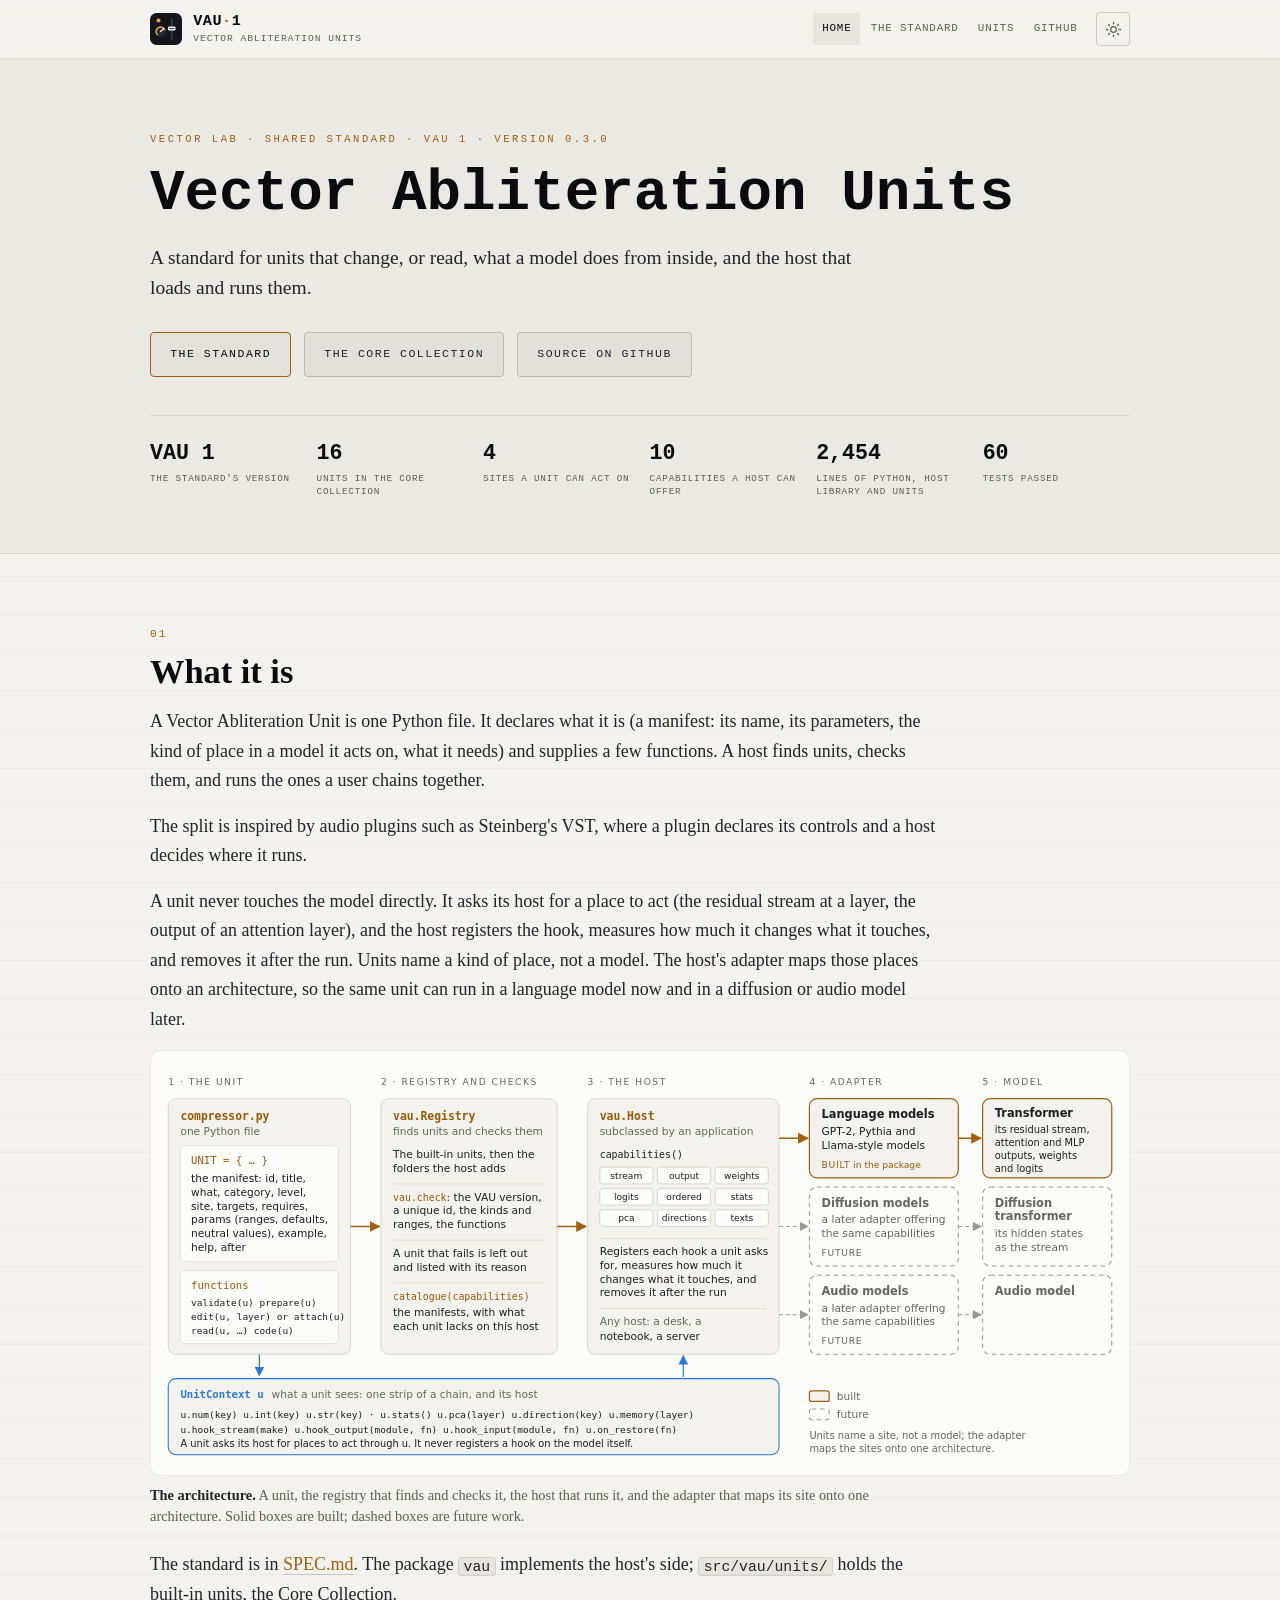
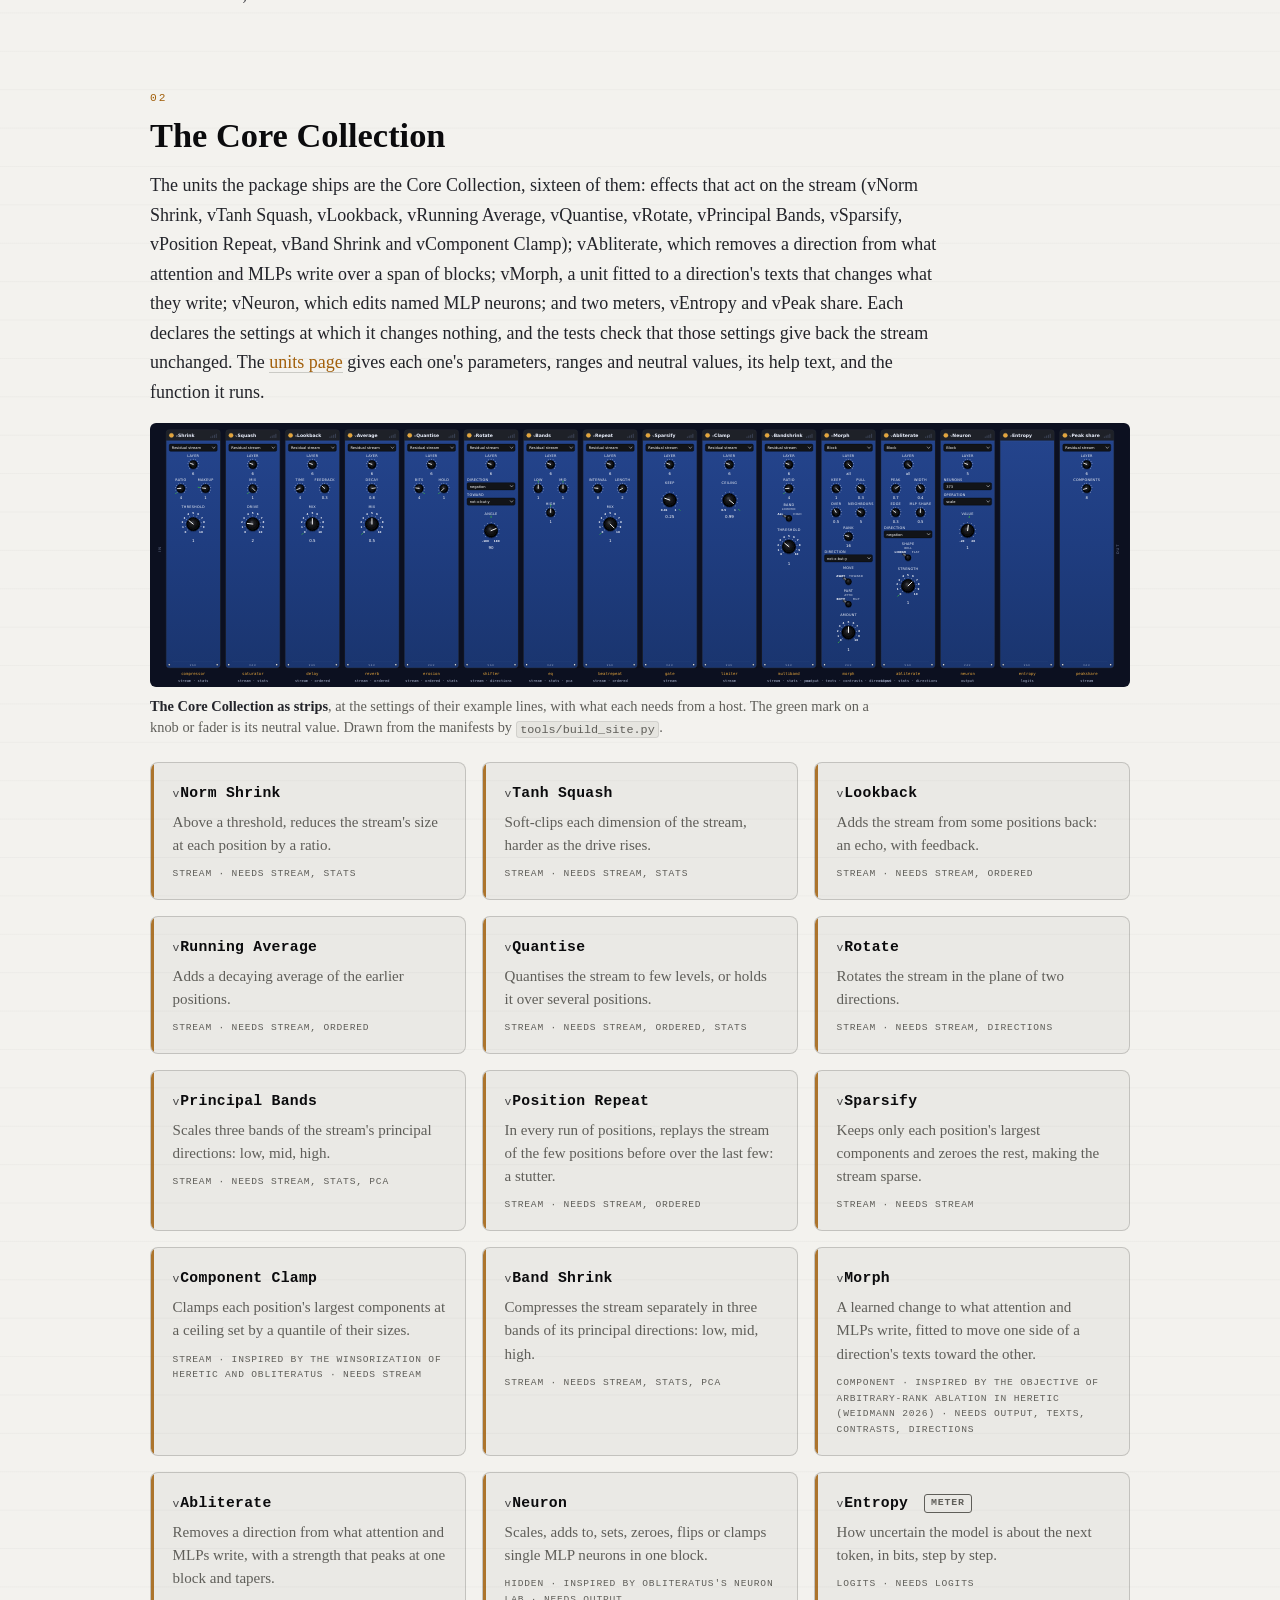
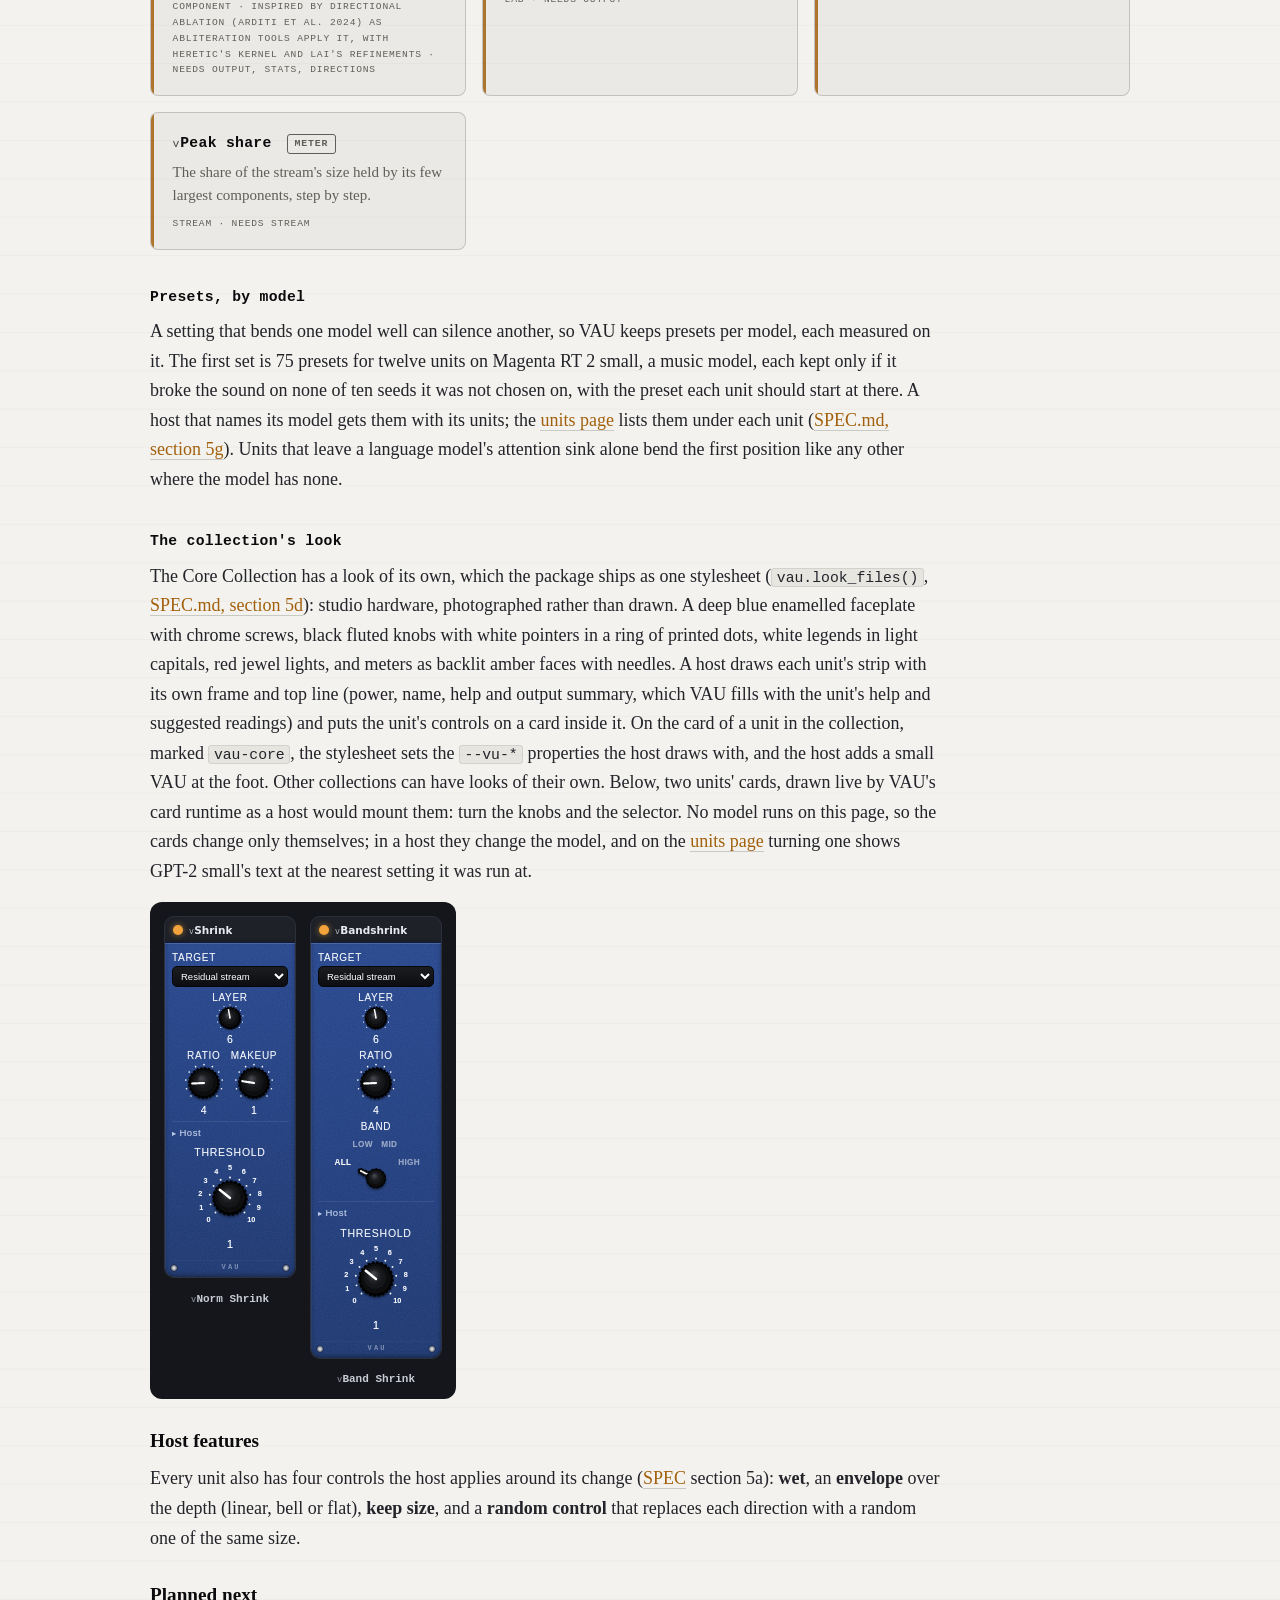
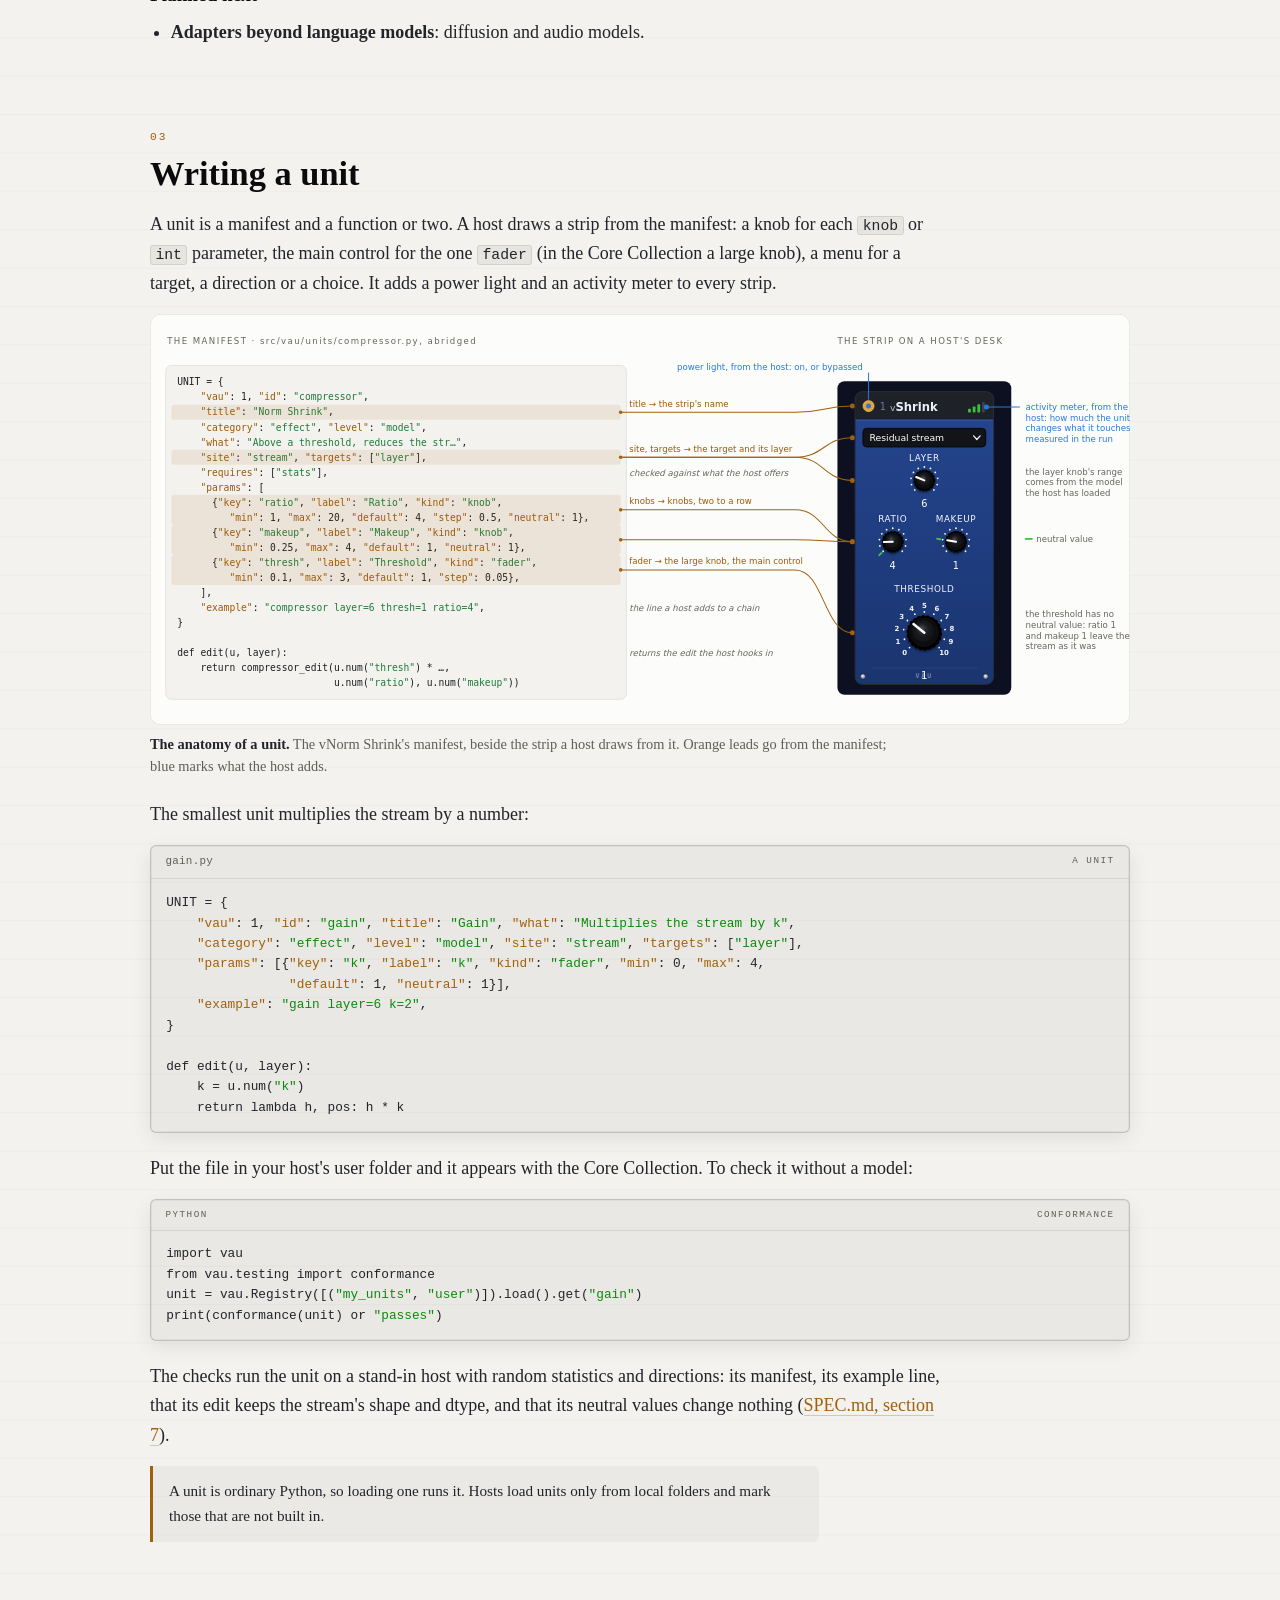
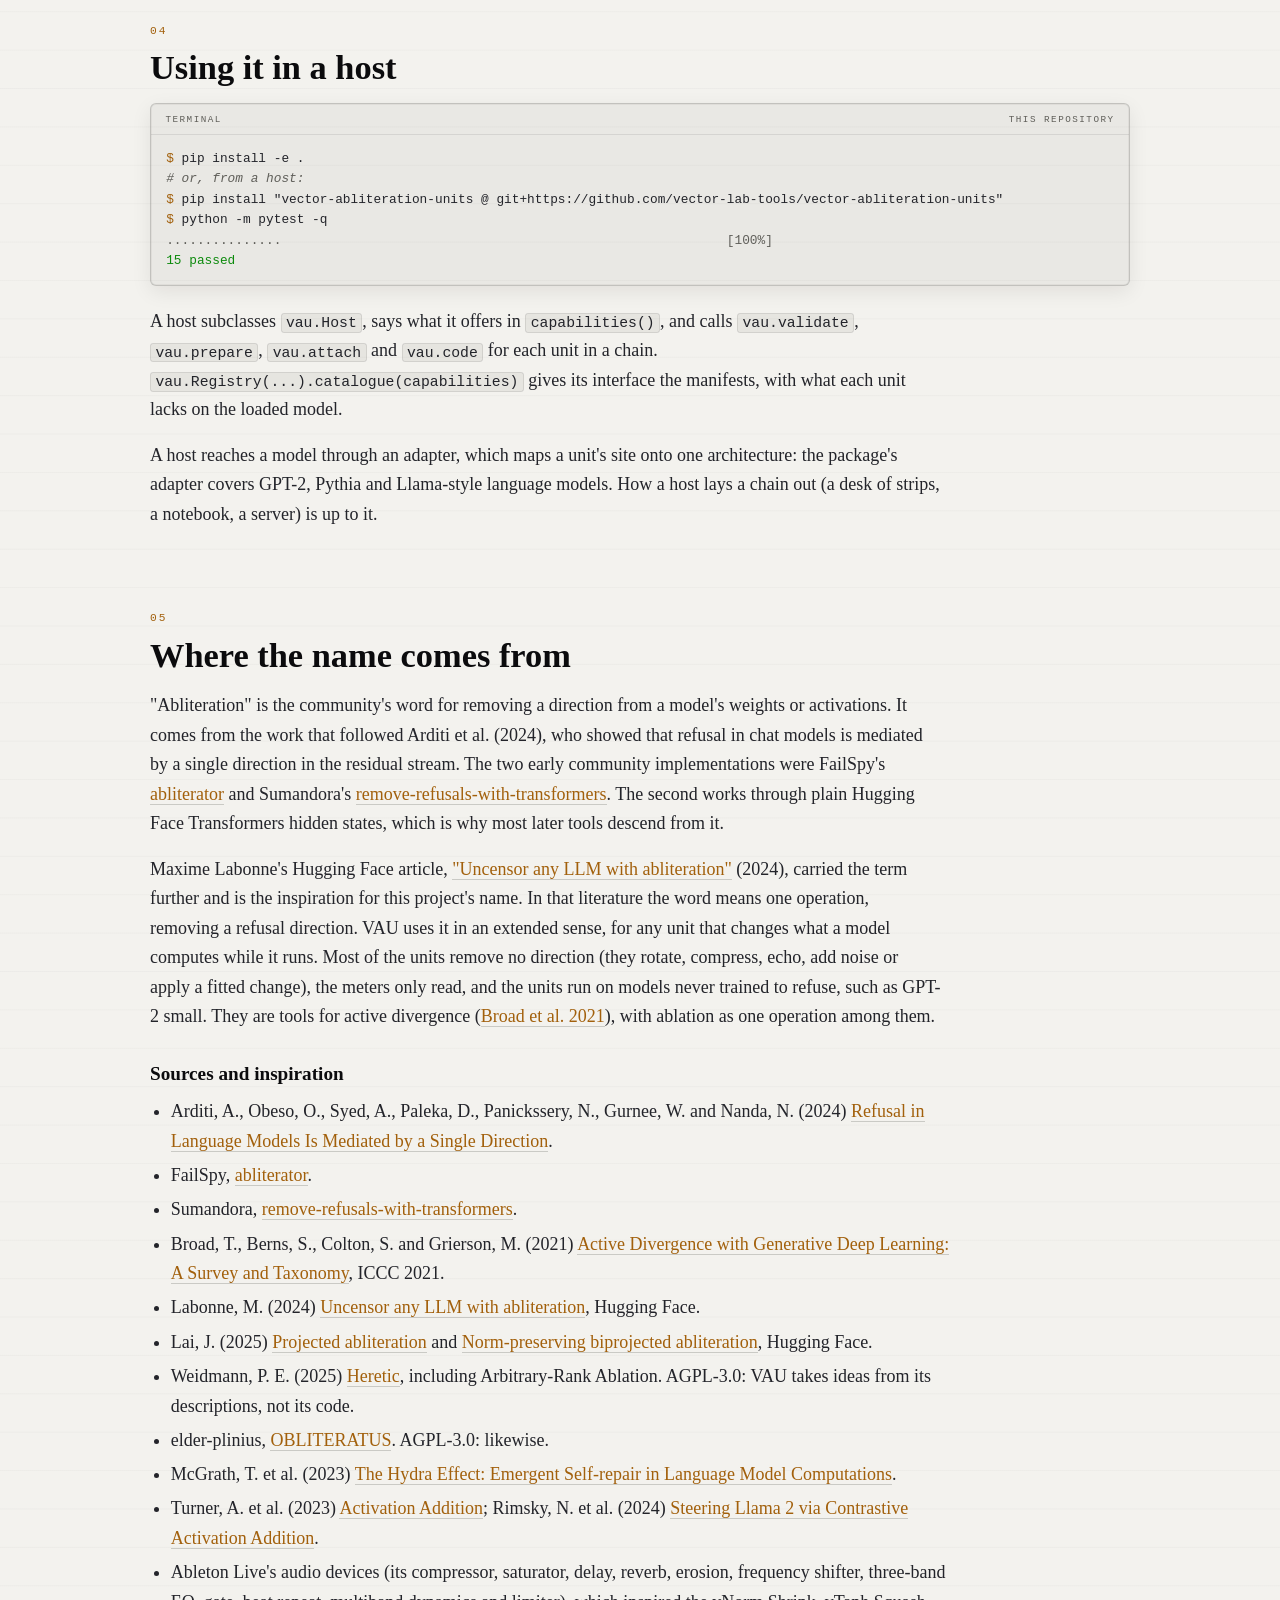
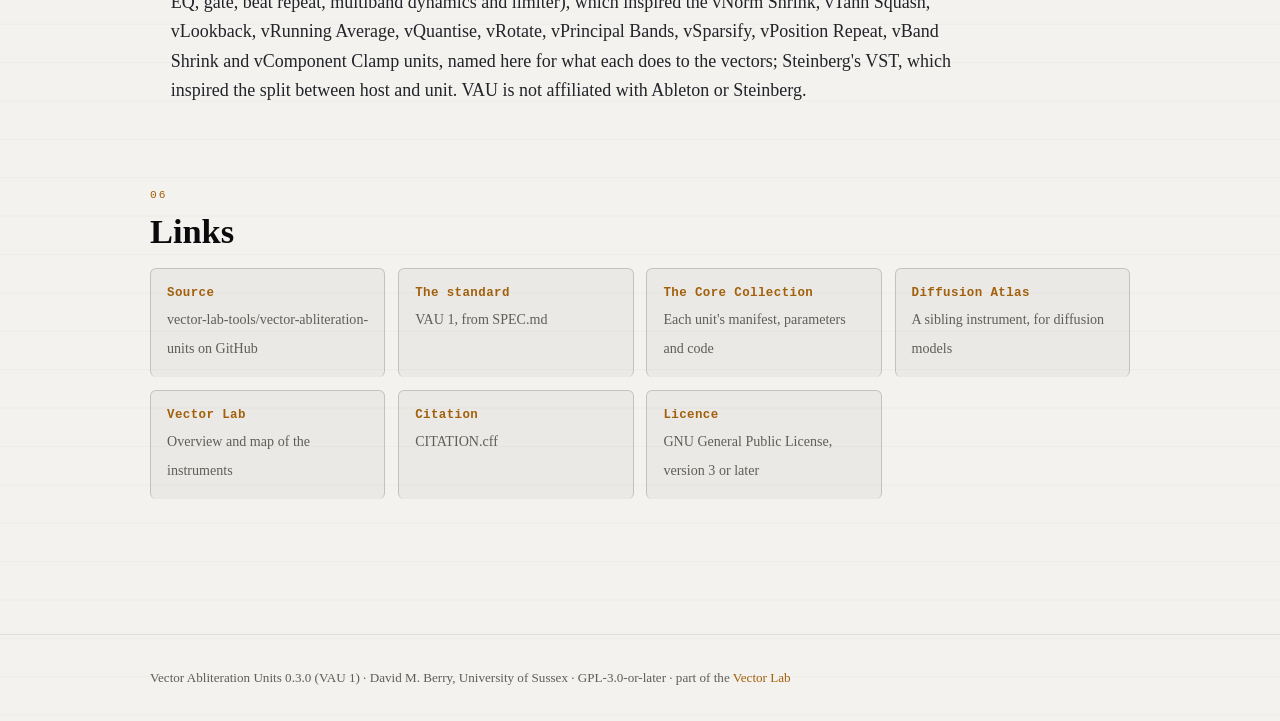
==== commit 03ea9721: "VAU 0.3.0: presets by model, the sink flag, conditional controls, groups - Memory: vLookback, vRunni" ====
--- a/docs/index.html
+++ b/docs/index.html
@@ -47,7 +47,7 @@
 
   <section class="hero">
     <div class="wrap hero-inner">
-      <span class="kicker">Vector Lab · shared standard · VAU 1 · version 0.2.10</span>
+      <span class="kicker">Vector Lab · shared standard · VAU 1 · version 0.3.0</span>
       <h1>Vector Abliteration Units</h1>
       <p class="tagline">A standard for units that change, or read, what a model does from inside, and the host that loads and runs them.</p>
       <div class="hero-actions">
@@ -60,8 +60,8 @@
         <div><b>16</b><span>Units in the Core Collection</span></div>
         <div><b>4</b><span>Sites a unit can act on</span></div>
         <div><b>10</b><span>Capabilities a host can offer</span></div>
-        <div><b>2,352</b><span>Lines of Python, host library and units</span></div>
-        <div><b>54</b><span>Tests passed</span></div>
+        <div><b>2,454</b><span>Lines of Python, host library and units</span></div>
+        <div><b>60</b><span>Tests passed</span></div>
       </div>
     </div>
   </section>
@@ -109,6 +109,8 @@
         <a class="card" href="units.html#peakshare"><h3><span class="vpre">v</span>Peak share <span class="meterbadge">meter</span></h3><p>The share of the stream&#x27;s size held by its few largest components, step by step.</p><span class="after">stream · needs stream</span></a>
 <!-- units:end -->
       </div>
+      <h3 class="look-h">Presets, by model</h3>
+      <p>A setting that bends one model well can silence another, so VAU keeps presets per model, each measured on it. The first set is 75 presets for twelve units on Magenta RT 2 small, a music model, each kept only if it broke the sound on none of ten seeds it was not chosen on, with the preset each unit should start at there. A host that names its model gets them with its units; the <a href="units.html">units page</a> lists them under each unit (<a href="spec.html#5g-presets-by-model">SPEC.md, section 5g</a>). Units that leave a language model's attention sink alone bend the first position like any other where the model has none.</p>
       <h3 class="look-h">The collection's look</h3>
       <p>The Core Collection has a look of its own, which the package ships as one stylesheet (<code>vau.look_files()</code>, <a href="spec.html#5d-collections-and-their-look-host-presentation">SPEC.md, section 5d</a>): studio hardware, photographed rather than drawn. A deep blue enamelled faceplate with chrome screws, black fluted knobs with white pointers in a ring of printed dots, white legends in light capitals, red jewel lights, and meters as backlit amber faces with needles. A host draws each unit's strip with its own frame and top line (power, name, help and output summary, which VAU fills with the unit's help and suggested readings) and puts the unit's controls on a card inside it. On the card of a unit in the collection, marked <code>vau-core</code>, the stylesheet sets the <code>--vu-*</code> properties the host draws with, and the host adds a small VAU at the foot. Other collections can have looks of their own. Below, two units' cards, drawn live by VAU's card runtime as a host would mount them: turn the knobs and the selector. No model runs on this page, so the cards change only themselves; in a host they change the model, and on the <a href="units.html">units page</a> turning one shows GPT-2 small's text at the nearest setting it was run at.</p>
       <div class="strip-mocks" aria-label="Two units' cards in the Core Collection's look, drawn live by VAU's card runtime: vNorm Shrink, with a layer knob, two knobs and a large threshold knob printed 0 to 10; and vBand Shrink, with a four-way rotary selector for its band and a large threshold knob.">
@@ -208,7 +210,7 @@
   </main>
 
   <footer class="site-footer">
-    <div class="wrap"><p>Vector Abliteration Units 0.2.10 (VAU 1) · David M. Berry, University of Sussex · GPL-3.0-or-later · part of the <a href="https://github.com/vector-lab-tools">Vector Lab</a></p></div>
+    <div class="wrap"><p>Vector Abliteration Units 0.3.0 (VAU 1) · David M. Berry, University of Sussex · GPL-3.0-or-later · part of the <a href="https://github.com/vector-lab-tools">Vector Lab</a></p></div>
   </footer>
 
   <script src="site.js"></script>
--- a/docs/style.css
+++ b/docs/style.css
@@ -279,3 +279,4 @@
 .lightbox .lb-close { position: absolute; top: -14px; right: -14px; width: 32px; height: 32px; border-radius: 50%; border: 1px solid rgba(255, 255, 255, 0.3);
   background: #1e2128; color: #fff; font-size: 18px; line-height: 1; cursor: pointer; z-index: 1; }
 .lightbox .lb-close:hover { border-color: var(--accent); color: var(--accent); }
+.content p.small { font-size: 0.88rem; color: var(--ink-dim); max-width: 60em; }
--- a/docs/vau-card.css
+++ b/docs/vau-card.css
@@ -91,3 +91,9 @@
 
 /* the mark: the card's footer (its look comes from the collection) */
 .vau-card > .vau-mark { margin-top: auto; }
+
+/* a control that does not apply while another has the value it has (manifest: when) */
+.vau-card .vc-dim { opacity: .35; pointer-events: none; filter: saturate(.4); }
+.vau-card [hidden] { display: none !important; }
+/* the presets menu at the head of the card */
+.vau-card .vc-presets .vc-menu { font-style: italic; }
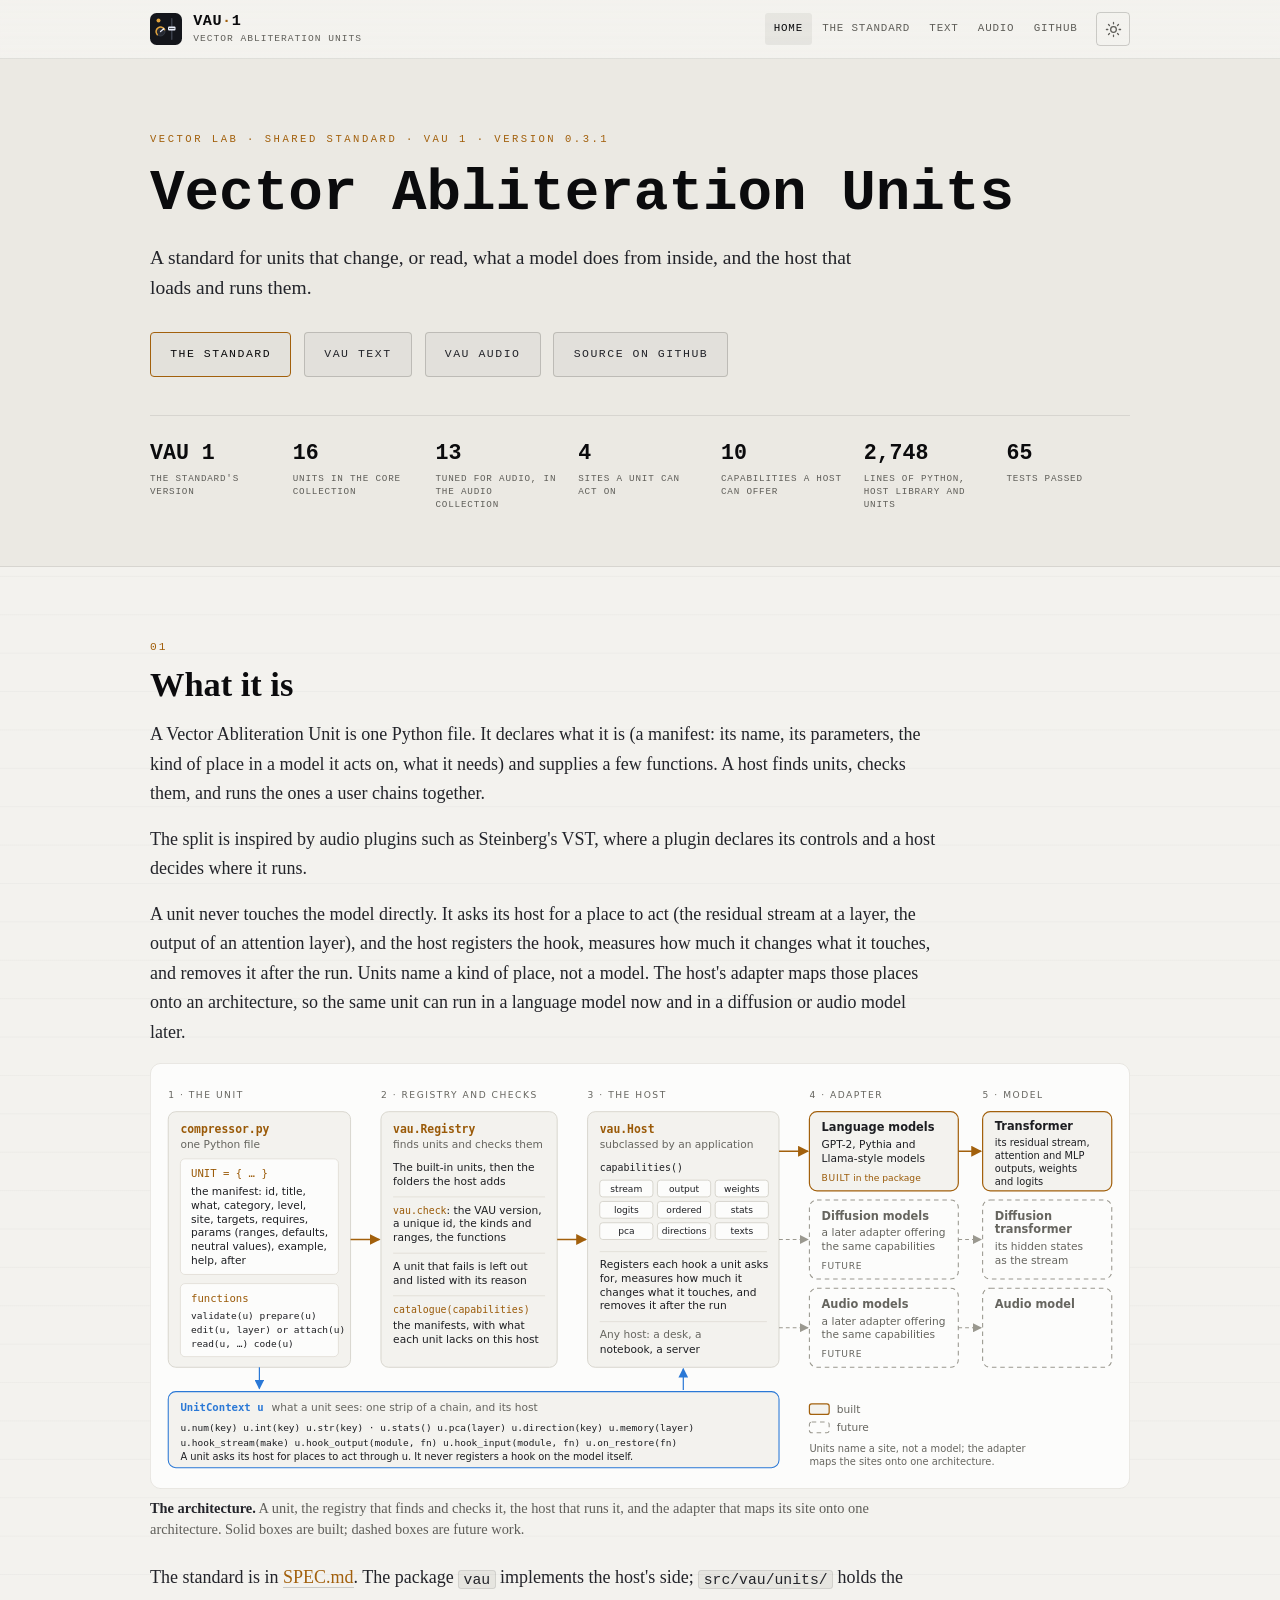
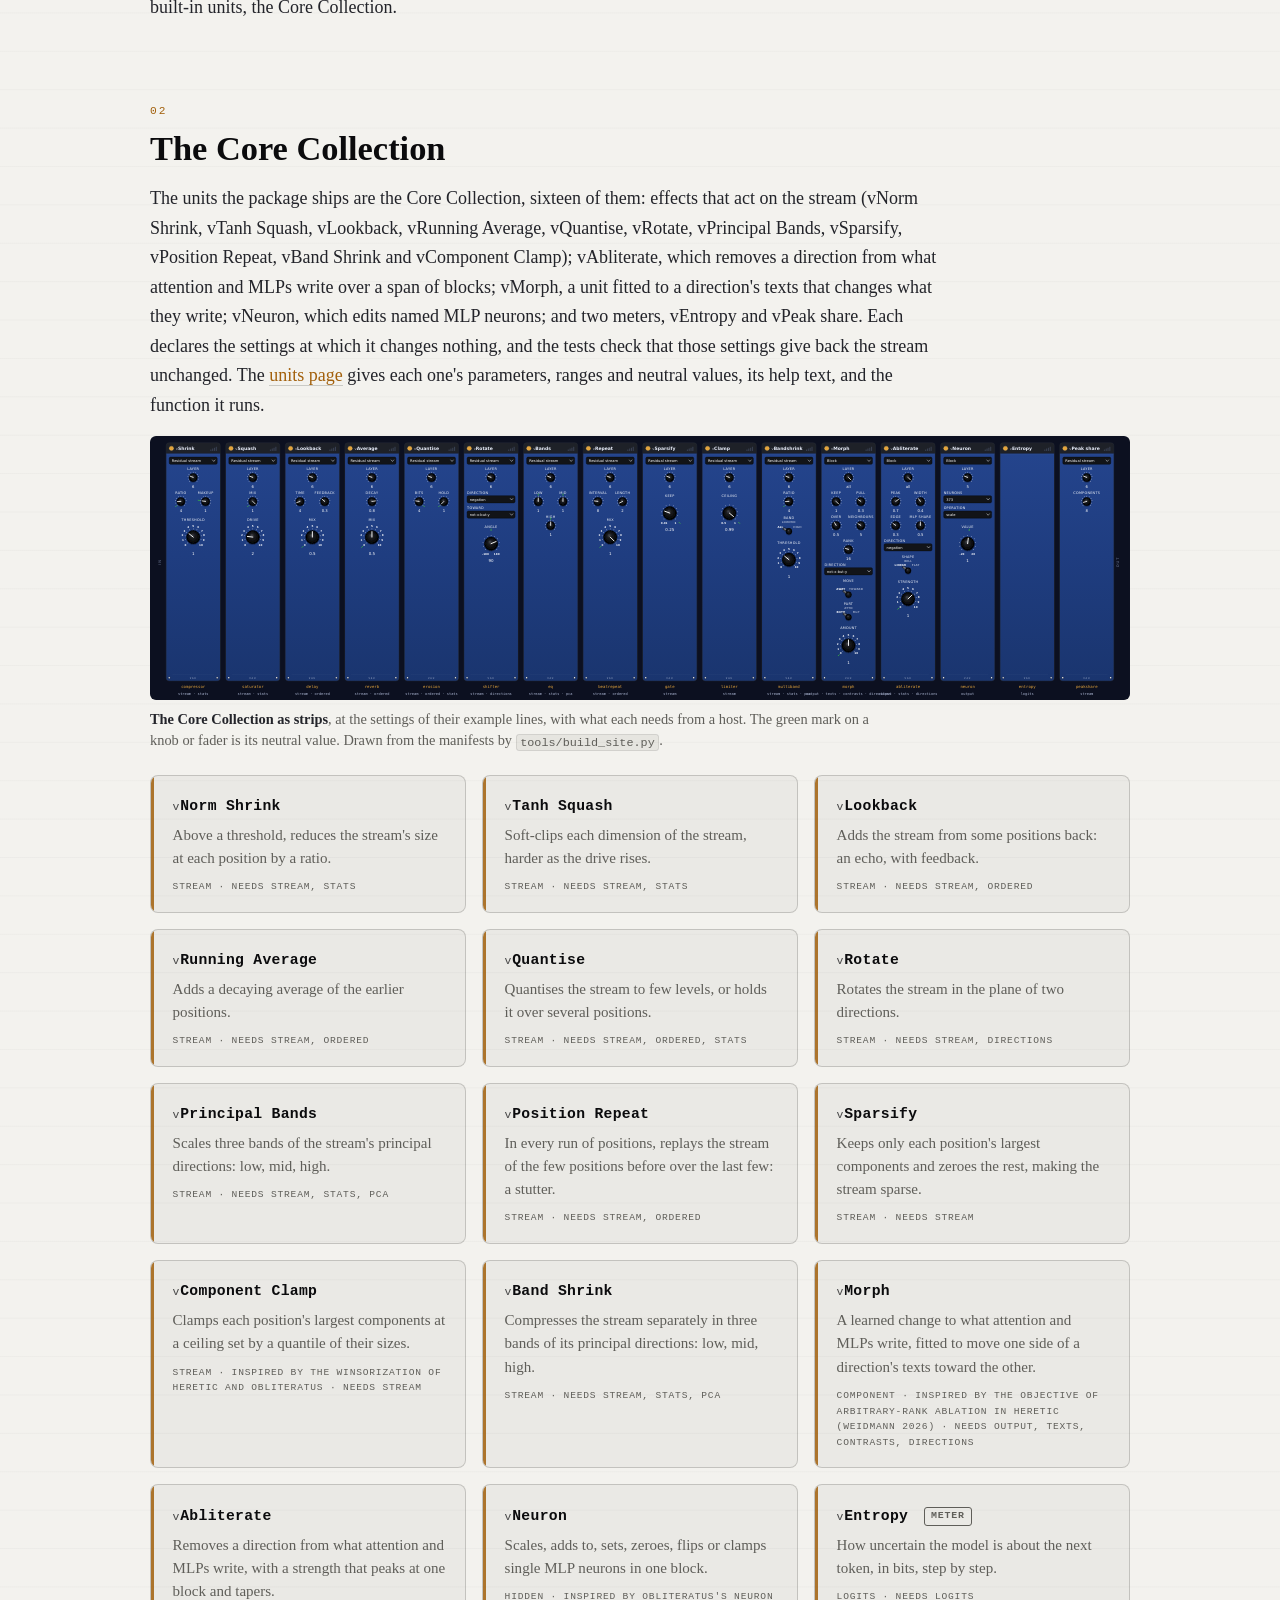
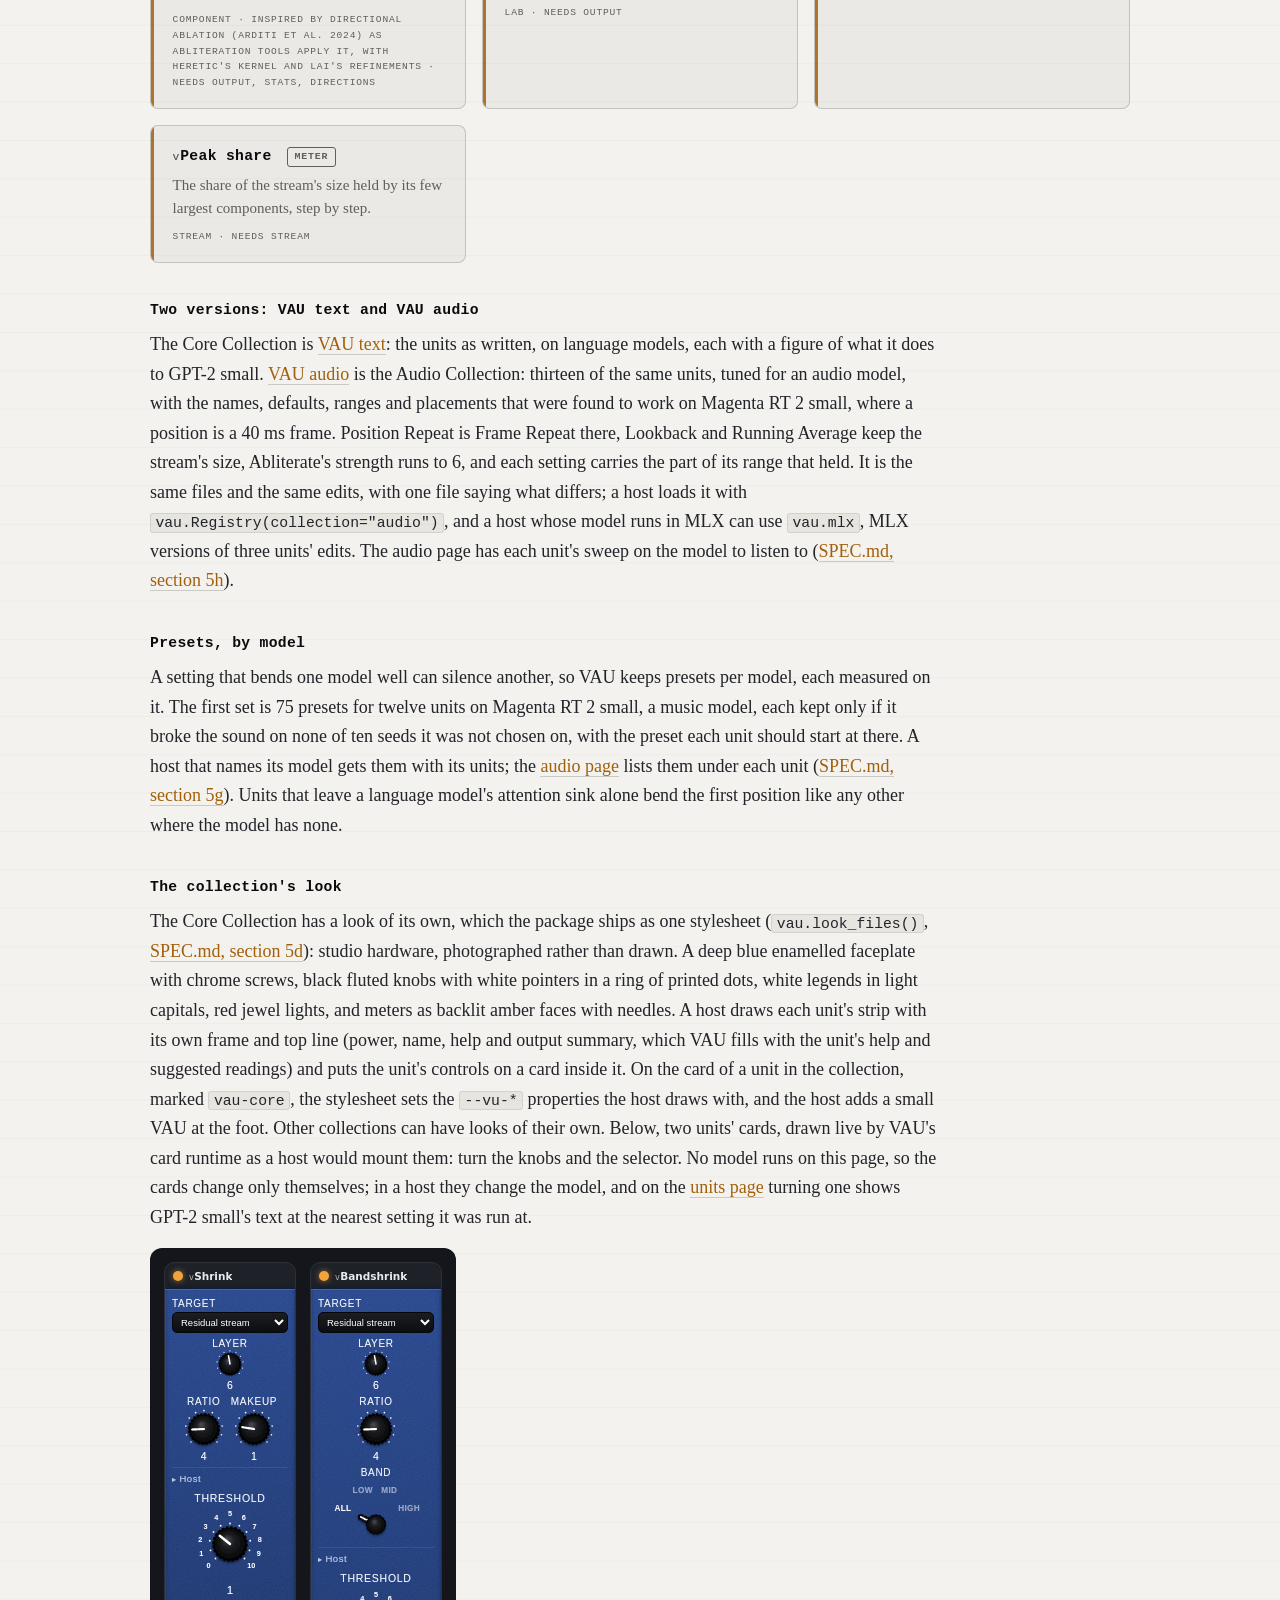
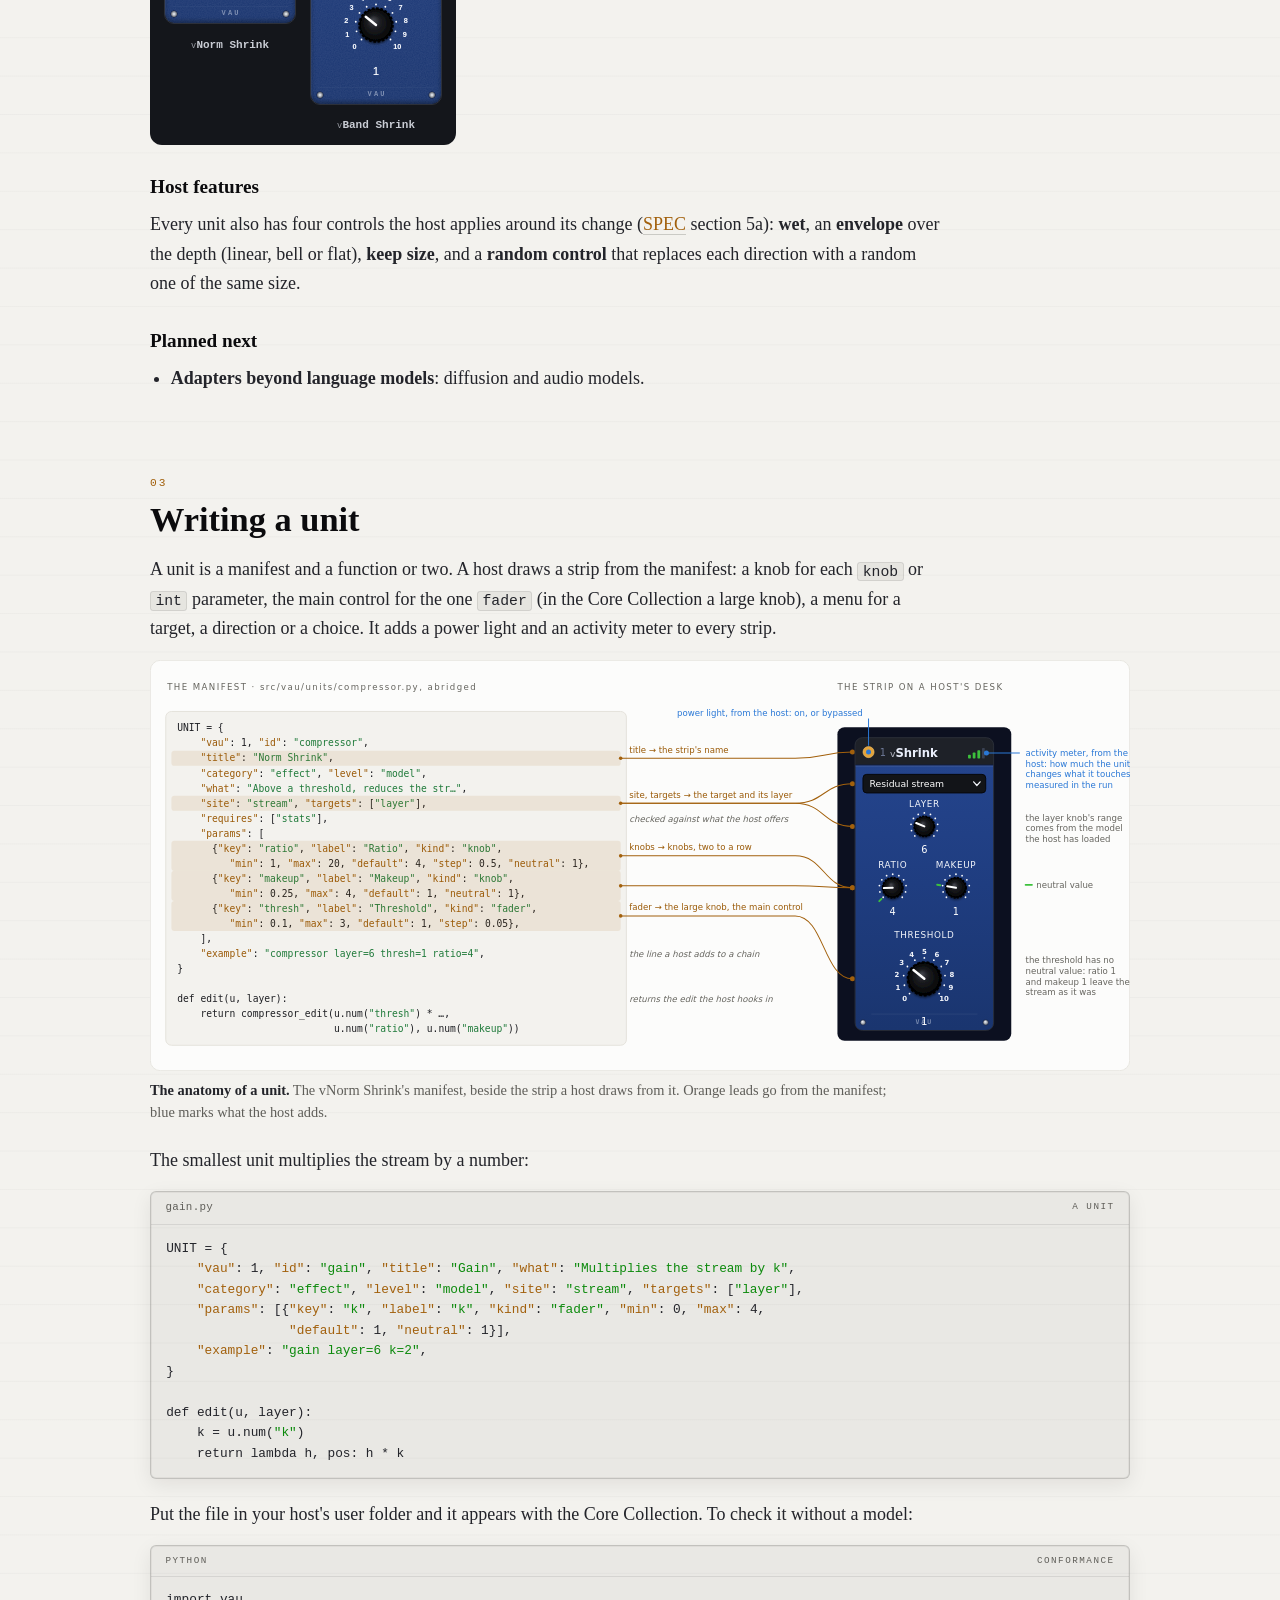
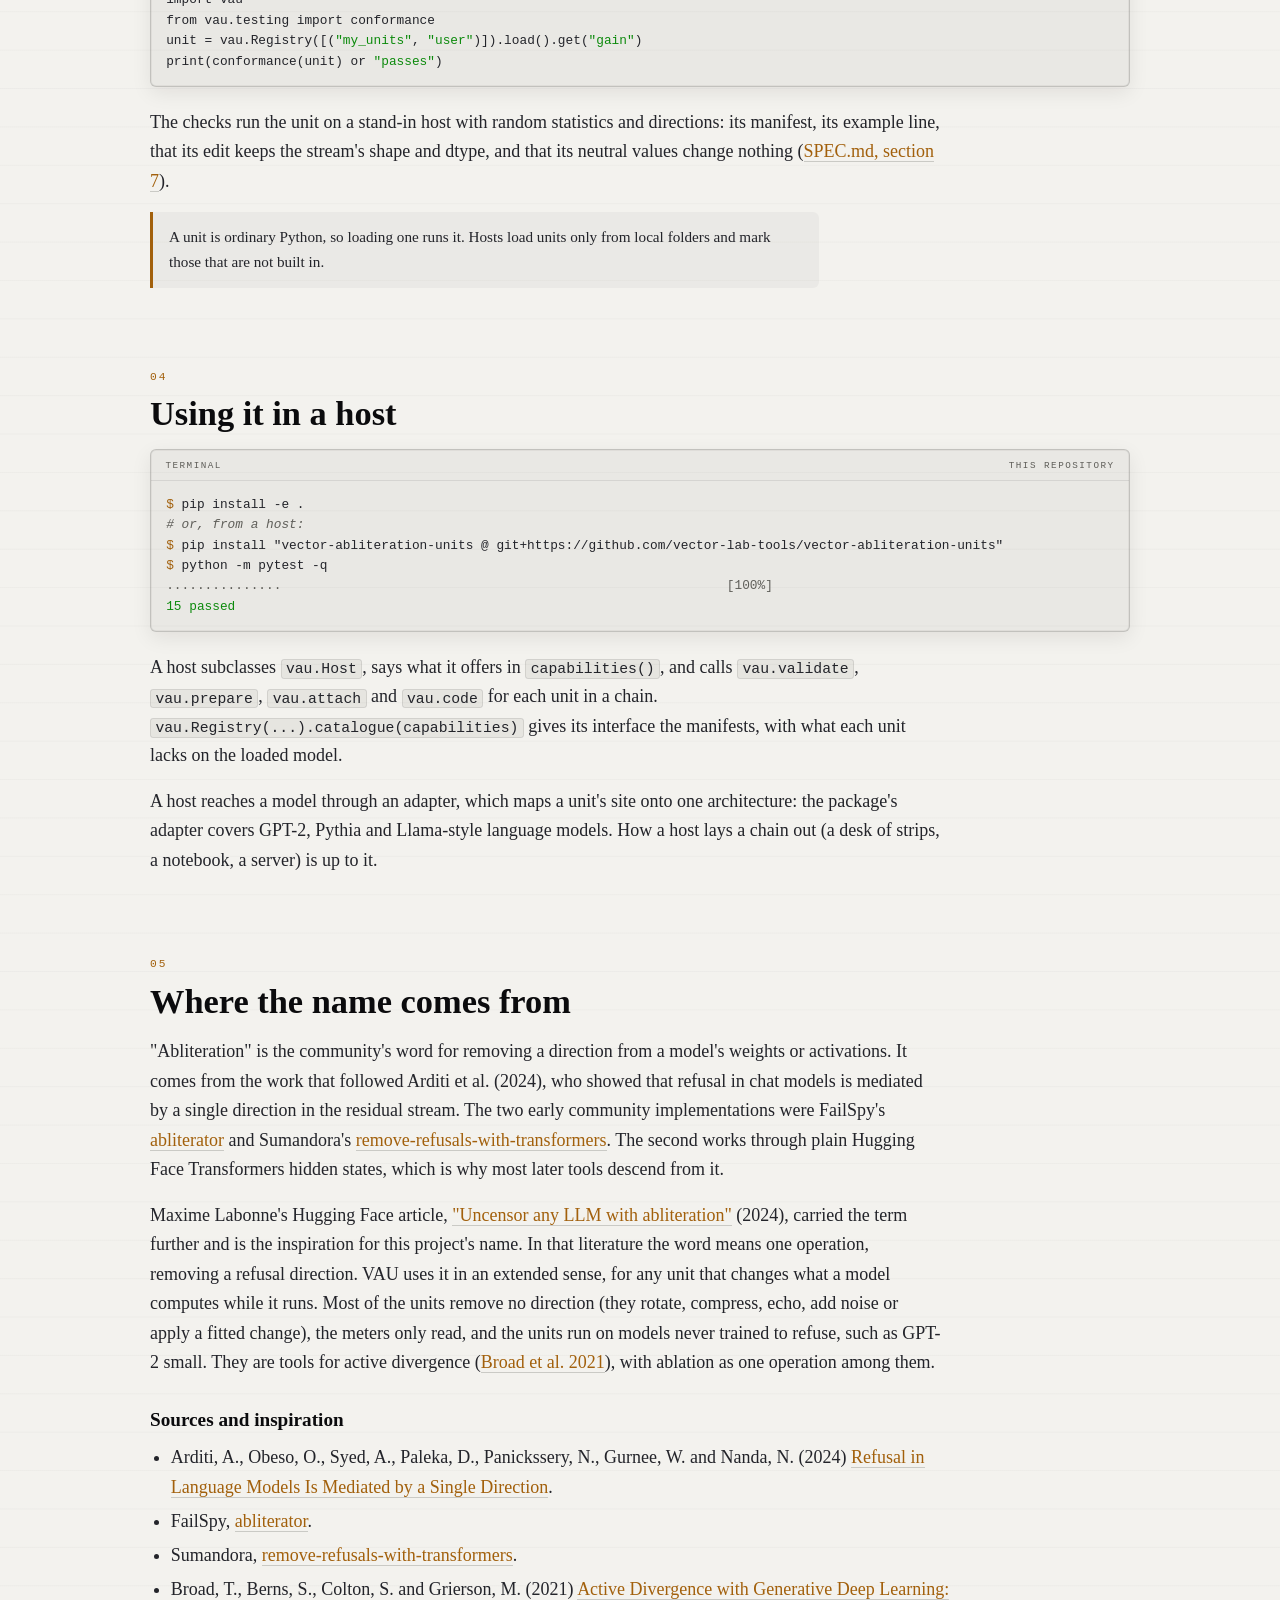
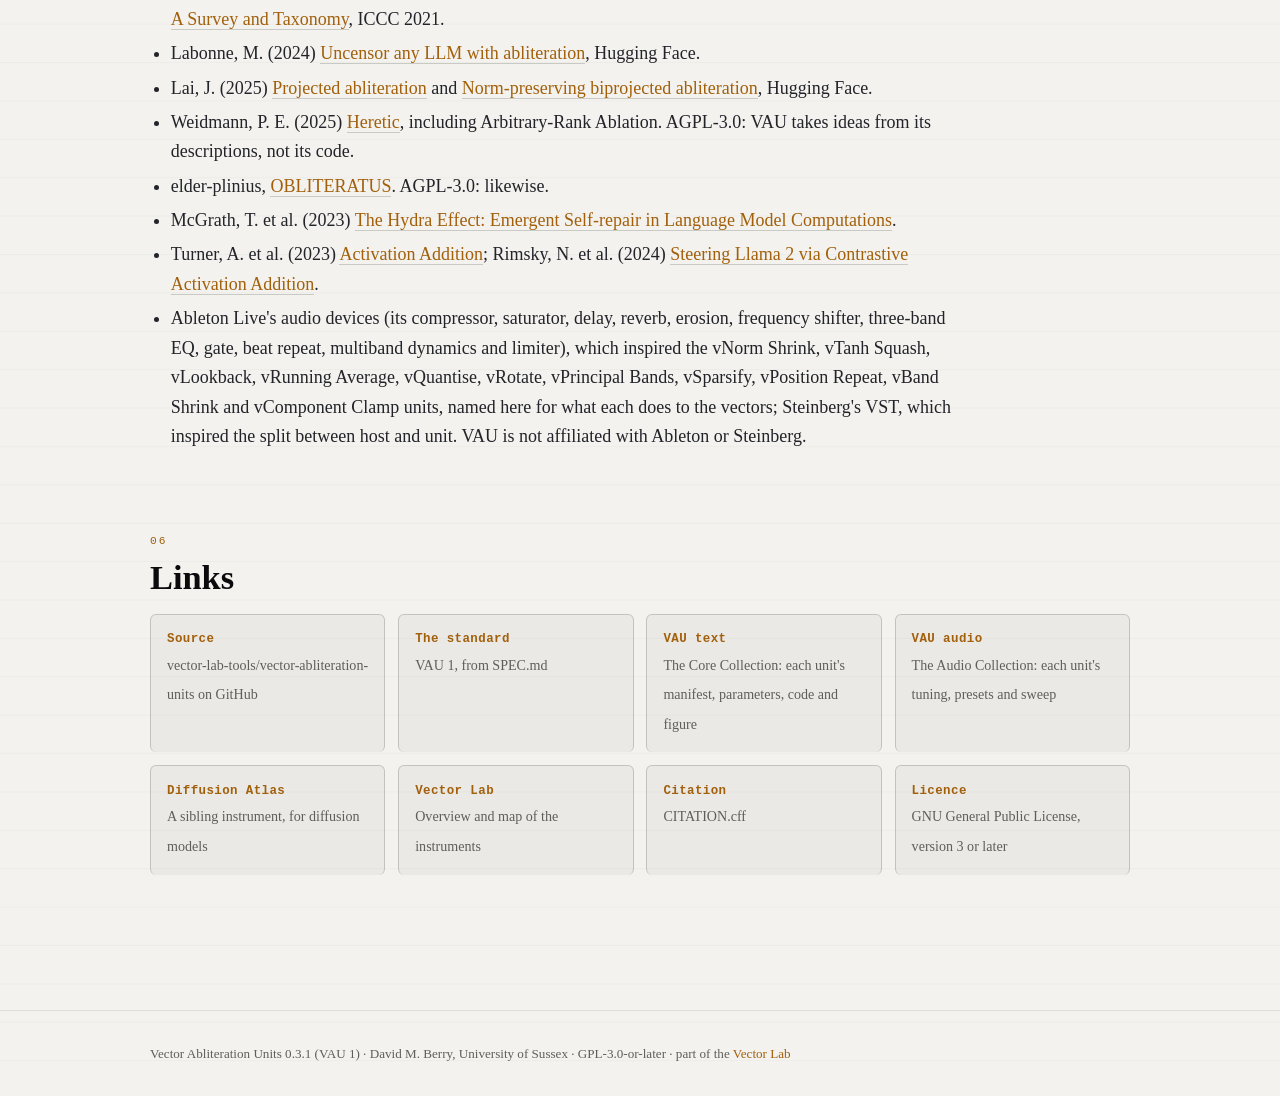
==== commit e118e0f9: "VAU 0.3.1: VAU text and VAU audio; the Audio Collection; vau.mlx - The Audio Collection: the Core Co" ====
--- a/docs/index.html
+++ b/docs/index.html
@@ -34,7 +34,8 @@
         <nav class="site-nav" aria-label="Site">
           <a href="index.html" aria-current="page">Home</a>
           <a href="spec.html">The standard</a>
-          <a href="units.html">Units</a>
+          <a href="units.html">Text</a>
+          <a href="audio.html">Audio</a>
           <a href="https://github.com/vector-lab-tools/vector-abliteration-units">GitHub</a>
         </nav>
         <button class="theme-toggle" type="button" aria-label="Switch between light and dark" title="Switch between light and dark">
@@ -47,21 +48,23 @@
 
   <section class="hero">
     <div class="wrap hero-inner">
-      <span class="kicker">Vector Lab · shared standard · VAU 1 · version 0.3.0</span>
+      <span class="kicker">Vector Lab · shared standard · VAU 1 · version 0.3.1</span>
       <h1>Vector Abliteration Units</h1>
       <p class="tagline">A standard for units that change, or read, what a model does from inside, and the host that loads and runs them.</p>
       <div class="hero-actions">
         <a class="btn btn-primary" href="spec.html">The standard</a>
-        <a class="btn" href="units.html">The Core Collection</a>
+        <a class="btn" href="units.html">VAU text</a>
+        <a class="btn" href="audio.html">VAU audio</a>
         <a class="btn" href="https://github.com/vector-lab-tools/vector-abliteration-units">Source on GitHub</a>
       </div>
       <div class="stats" aria-label="VAU in figures">
         <div><b>VAU 1</b><span>The standard's version</span></div>
         <div><b>16</b><span>Units in the Core Collection</span></div>
+        <div><b>13</b><span>Tuned for audio, in the Audio Collection</span></div>
         <div><b>4</b><span>Sites a unit can act on</span></div>
         <div><b>10</b><span>Capabilities a host can offer</span></div>
-        <div><b>2,454</b><span>Lines of Python, host library and units</span></div>
-        <div><b>60</b><span>Tests passed</span></div>
+        <div><b>2,748</b><span>Lines of Python, host library and units</span></div>
+        <div><b>65</b><span>Tests passed</span></div>
       </div>
     </div>
   </section>
@@ -109,8 +112,10 @@
         <a class="card" href="units.html#peakshare"><h3><span class="vpre">v</span>Peak share <span class="meterbadge">meter</span></h3><p>The share of the stream&#x27;s size held by its few largest components, step by step.</p><span class="after">stream · needs stream</span></a>
 <!-- units:end -->
       </div>
+      <h3 class="look-h">Two versions: VAU text and VAU audio</h3>
+      <p>The Core Collection is <a href="units.html">VAU text</a>: the units as written, on language models, each with a figure of what it does to GPT-2 small. <a href="audio.html">VAU audio</a> is the Audio Collection: thirteen of the same units, tuned for an audio model, with the names, defaults, ranges and placements that were found to work on Magenta RT 2 small, where a position is a 40 ms frame. Position Repeat is Frame Repeat there, Lookback and Running Average keep the stream's size, Abliterate's strength runs to 6, and each setting carries the part of its range that held. It is the same files and the same edits, with one file saying what differs; a host loads it with <code>vau.Registry(collection="audio")</code>, and a host whose model runs in MLX can use <code>vau.mlx</code>, MLX versions of three units' edits. The audio page has each unit's sweep on the model to listen to (<a href="spec.html#5h-the-audio-collection-and-mlx-versions">SPEC.md, section 5h</a>).</p>
       <h3 class="look-h">Presets, by model</h3>
-      <p>A setting that bends one model well can silence another, so VAU keeps presets per model, each measured on it. The first set is 75 presets for twelve units on Magenta RT 2 small, a music model, each kept only if it broke the sound on none of ten seeds it was not chosen on, with the preset each unit should start at there. A host that names its model gets them with its units; the <a href="units.html">units page</a> lists them under each unit (<a href="spec.html#5g-presets-by-model">SPEC.md, section 5g</a>). Units that leave a language model's attention sink alone bend the first position like any other where the model has none.</p>
+      <p>A setting that bends one model well can silence another, so VAU keeps presets per model, each measured on it. The first set is 75 presets for twelve units on Magenta RT 2 small, a music model, each kept only if it broke the sound on none of ten seeds it was not chosen on, with the preset each unit should start at there. A host that names its model gets them with its units; the <a href="audio.html">audio page</a> lists them under each unit (<a href="spec.html#5g-presets-by-model">SPEC.md, section 5g</a>). Units that leave a language model's attention sink alone bend the first position like any other where the model has none.</p>
       <h3 class="look-h">The collection's look</h3>
       <p>The Core Collection has a look of its own, which the package ships as one stylesheet (<code>vau.look_files()</code>, <a href="spec.html#5d-collections-and-their-look-host-presentation">SPEC.md, section 5d</a>): studio hardware, photographed rather than drawn. A deep blue enamelled faceplate with chrome screws, black fluted knobs with white pointers in a ring of printed dots, white legends in light capitals, red jewel lights, and meters as backlit amber faces with needles. A host draws each unit's strip with its own frame and top line (power, name, help and output summary, which VAU fills with the unit's help and suggested readings) and puts the unit's controls on a card inside it. On the card of a unit in the collection, marked <code>vau-core</code>, the stylesheet sets the <code>--vu-*</code> properties the host draws with, and the host adds a small VAU at the foot. Other collections can have looks of their own. Below, two units' cards, drawn live by VAU's card runtime as a host would mount them: turn the knobs and the selector. No model runs on this page, so the cards change only themselves; in a host they change the model, and on the <a href="units.html">units page</a> turning one shows GPT-2 small's text at the nearest setting it was run at.</p>
       <div class="strip-mocks" aria-label="Two units' cards in the Core Collection's look, drawn live by VAU's card runtime: vNorm Shrink, with a layer knob, two knobs and a large threshold knob printed 0 to 10; and vBand Shrink, with a four-way rotary selector for its band and a large threshold knob.">
@@ -199,7 +204,8 @@
       <div class="links">
         <a href="https://github.com/vector-lab-tools/vector-abliteration-units"><b>Source</b><span>vector-lab-tools/vector-abliteration-units on GitHub</span></a>
         <a href="spec.html"><b>The standard</b><span>VAU 1, from SPEC.md</span></a>
-        <a href="units.html"><b>The Core Collection</b><span>Each unit's manifest, parameters and code</span></a>
+        <a href="units.html"><b>VAU text</b><span>The Core Collection: each unit's manifest, parameters, code and figure</span></a>
+        <a href="audio.html"><b>VAU audio</b><span>The Audio Collection: each unit's tuning, presets and sweep</span></a>
         <a href="https://github.com/vector-lab-tools/diffusionatlas"><b>Diffusion Atlas</b><span>A sibling instrument, for diffusion models</span></a>
         <a href="https://vector-lab-tools.github.io"><b>Vector Lab</b><span>Overview and map of the instruments</span></a>
         <a href="https://github.com/vector-lab-tools/vector-abliteration-units/blob/main/CITATION.cff"><b>Citation</b><span>CITATION.cff</span></a>
@@ -210,7 +216,7 @@
   </main>
 
   <footer class="site-footer">
-    <div class="wrap"><p>Vector Abliteration Units 0.3.0 (VAU 1) · David M. Berry, University of Sussex · GPL-3.0-or-later · part of the <a href="https://github.com/vector-lab-tools">Vector Lab</a></p></div>
+    <div class="wrap"><p>Vector Abliteration Units 0.3.1 (VAU 1) · David M. Berry, University of Sussex · GPL-3.0-or-later · part of the <a href="https://github.com/vector-lab-tools">Vector Lab</a></p></div>
   </footer>
 
   <script src="site.js"></script>
--- a/docs/style.css
+++ b/docs/style.css
@@ -280,3 +280,23 @@
   background: #1e2128; color: #fff; font-size: 18px; line-height: 1; cursor: pointer; z-index: 1; }
 .lightbox .lb-close:hover { border-color: var(--accent); color: var(--accent); }
 .content p.small { font-size: 0.88rem; color: var(--ink-dim); max-width: 60em; }
+/* VAU audio: a unit's sweep (vau-listen.js) */
+.au-listen { margin: 0.9rem 0 0.4rem; padding: 0.7rem 0.8rem; border: 1px solid var(--line); border-radius: 8px; background: var(--panel-2); }
+.au-head { margin-bottom: 0.45rem; }
+.au-row { display: grid; grid-template-columns: 7.5rem minmax(0, 1fr); gap: 0.4rem; align-items: baseline; margin: 0.15rem 0; }
+.au-k { font: 600 0.74rem var(--mono); color: var(--ink-dim); text-transform: uppercase; letter-spacing: 0.04em; }
+.au-steps { display: flex; flex-wrap: wrap; gap: 0.25rem; }
+.au-s { font: 0.74rem var(--mono); padding: 0.12rem 0.5rem; border: 1px solid var(--line); border-radius: 3px; background: var(--panel); color: var(--ink); cursor: pointer; min-width: 2.4rem; }
+.au-s:hover { border-color: var(--ink-dim); }
+.au-s.near { box-shadow: inset 0 -2px 0 #93621d; }
+.au-s.on { background: #93621d; border-color: #93621d; color: #fff; }
+.au-s.bad { color: #b0452c; }
+.au-s.bad.on { color: #fff; }
+.au-orig { font-weight: 600; }
+.au-now { margin-top: 0.5rem; font-size: 0.86rem; color: var(--ink-dim); min-height: 1.3em; }
+.au-now code { font-size: 0.78rem; }
+.au-m { font: 0.74rem var(--mono); }
+.au-bad { display: inline-block; margin-left: 0.4rem; color: #b0452c; font: 0.74rem var(--mono); }
+.au-bad-key { color: #b0452c; font-family: var(--mono); }
+.au-note { font-size: 0.92rem; color: var(--ink-dim); }
+@media (max-width: 560px) { .au-row { grid-template-columns: 1fr; } }
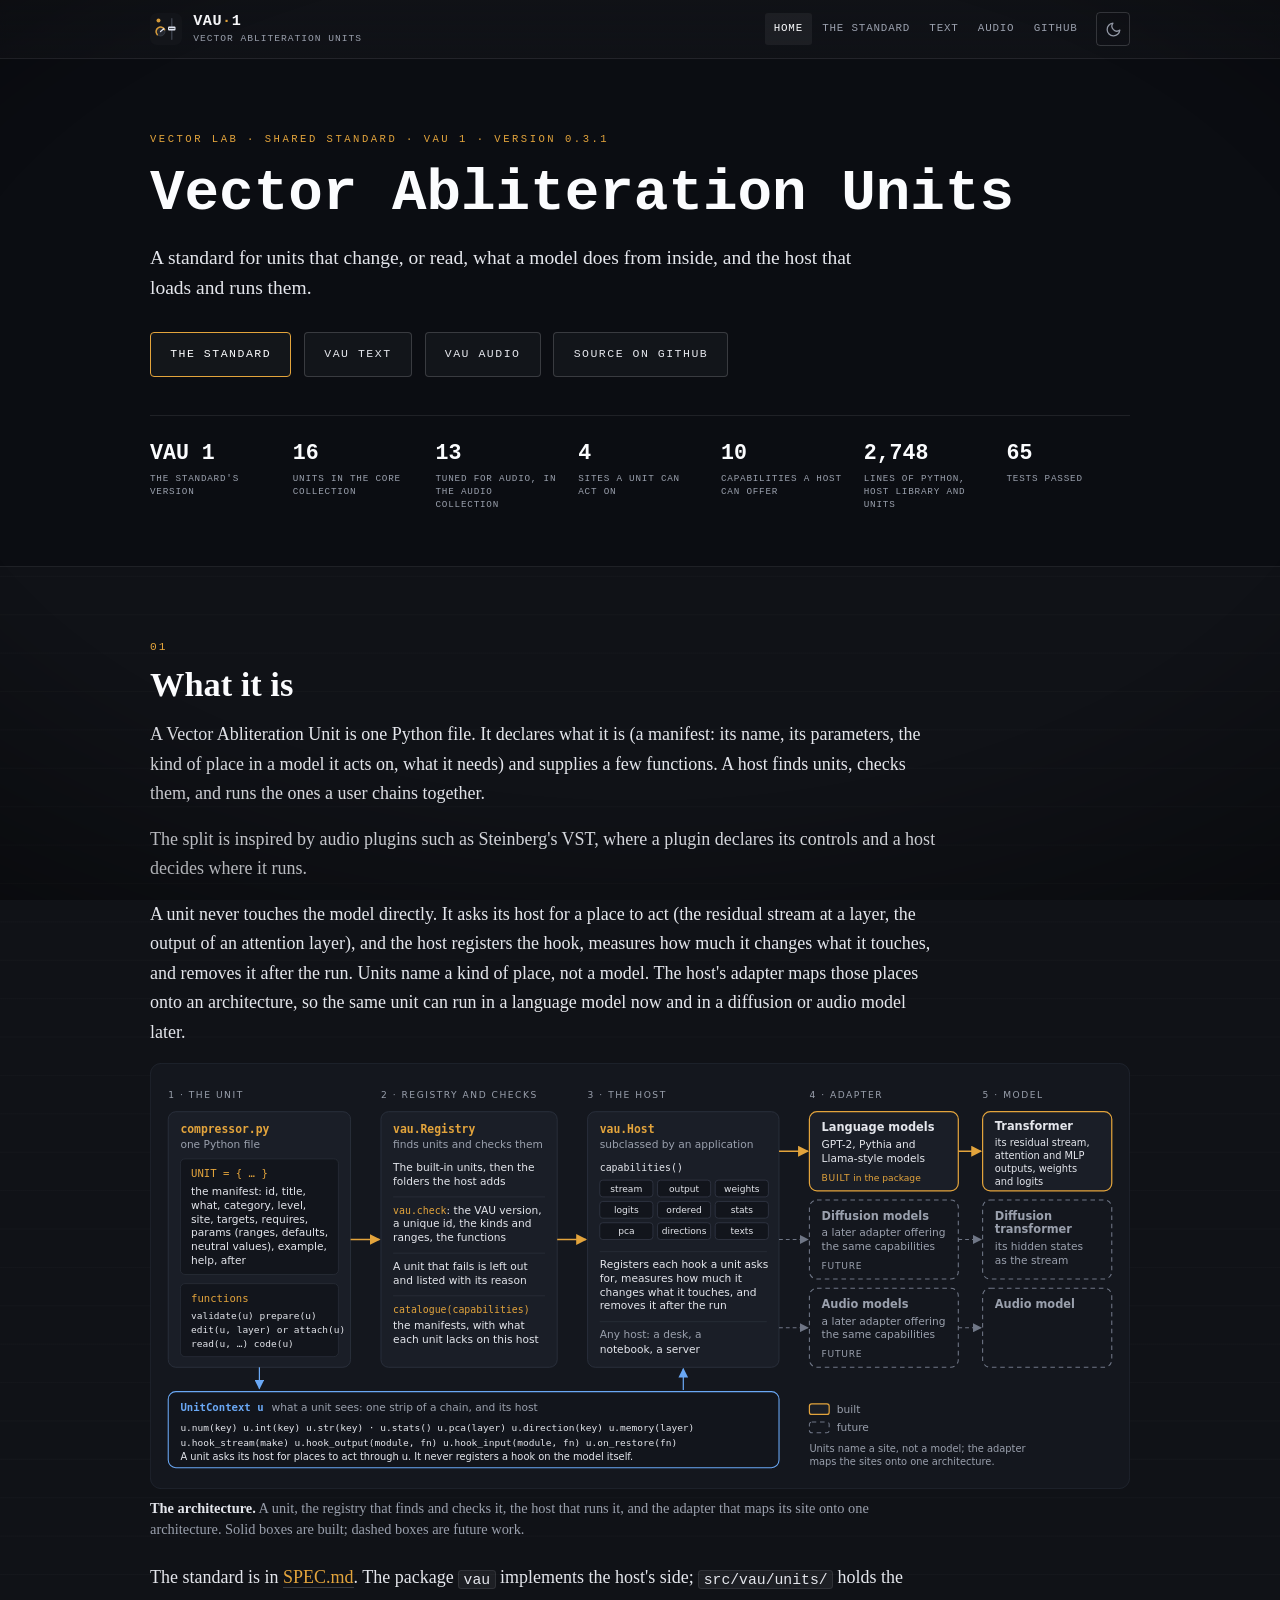
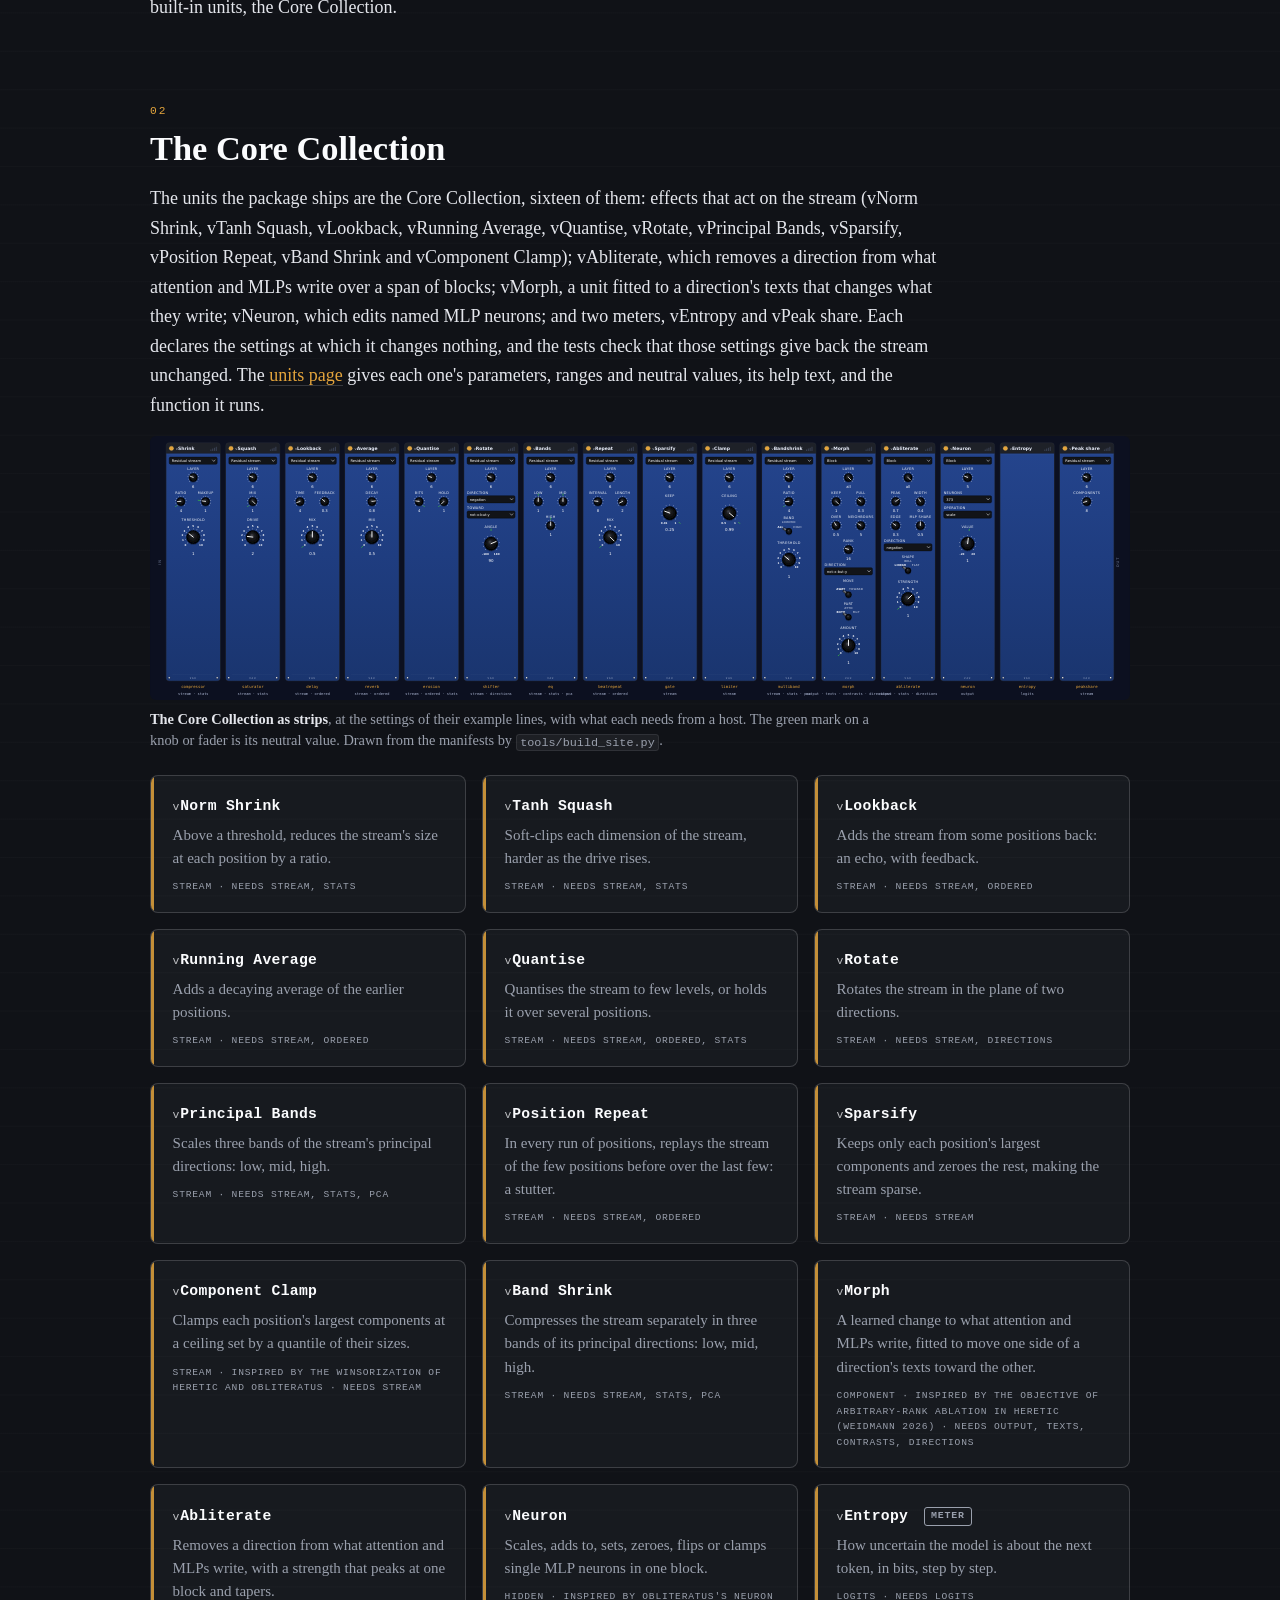
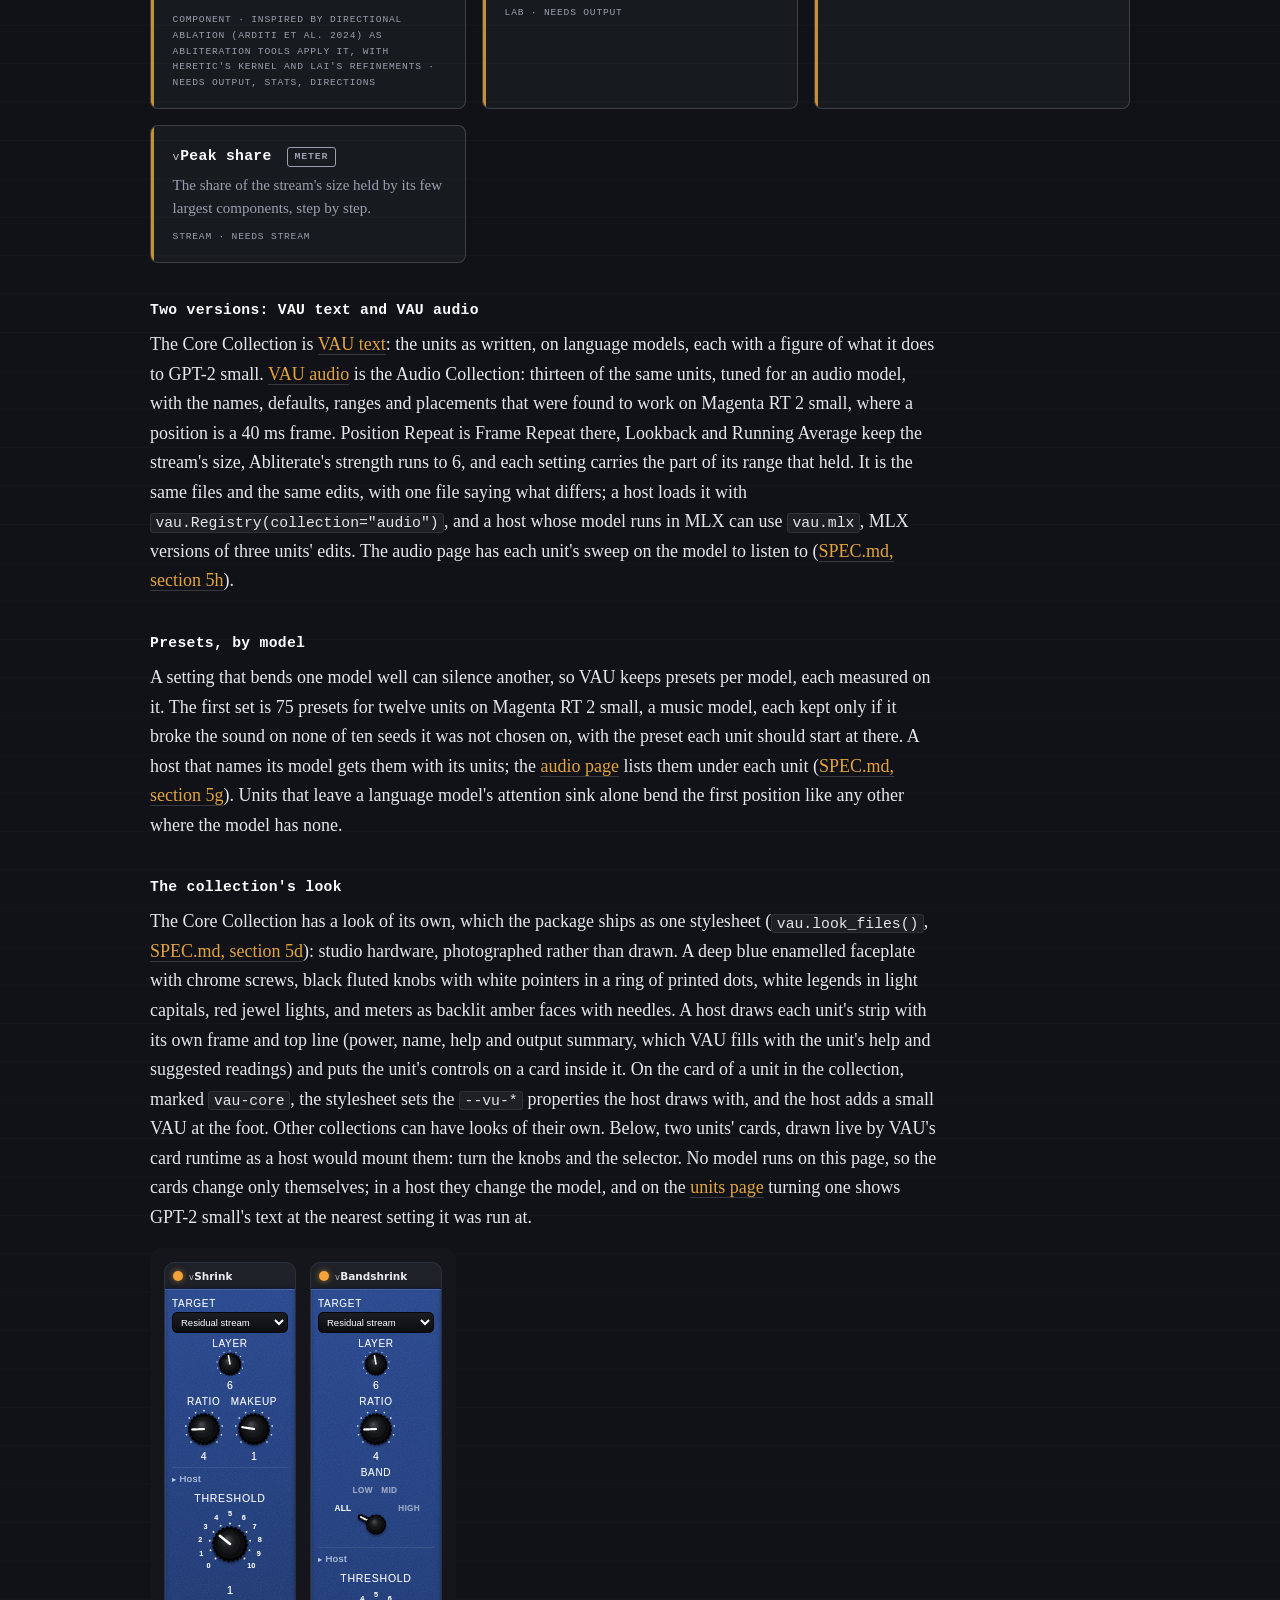
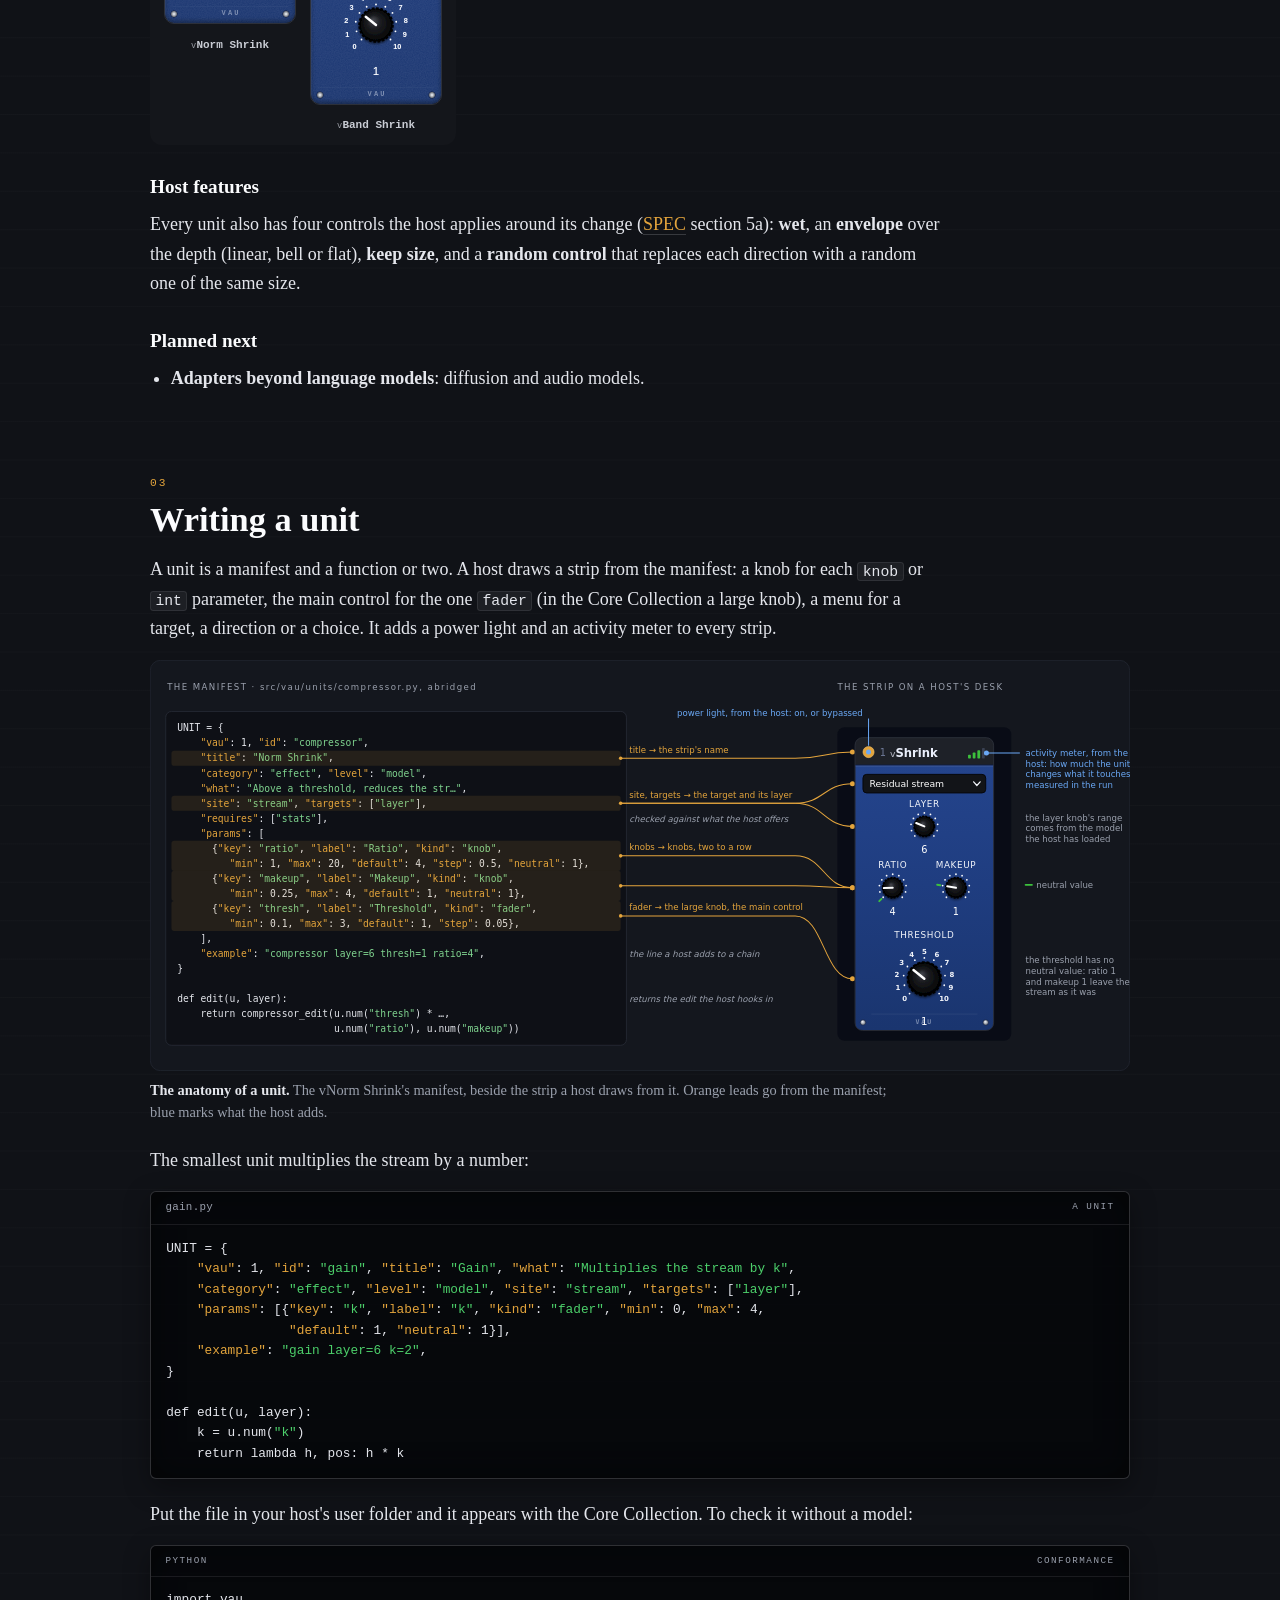
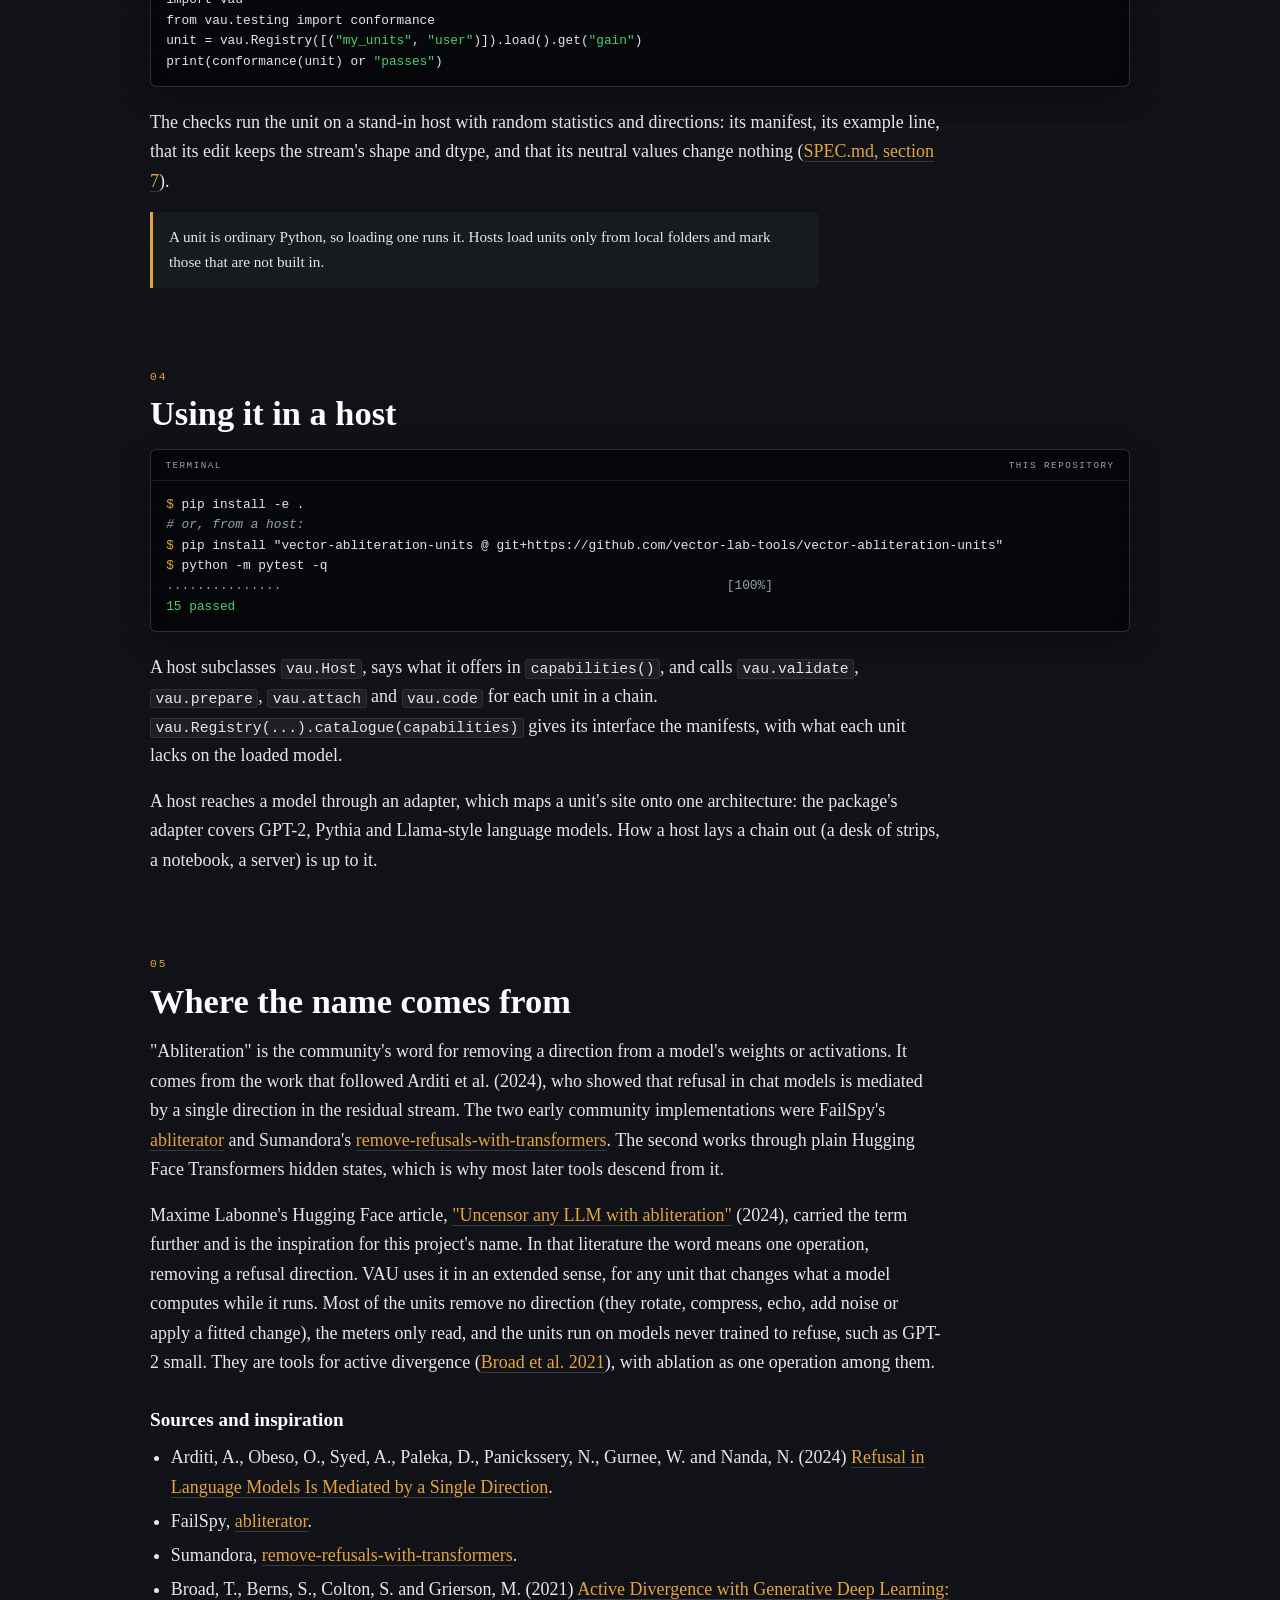
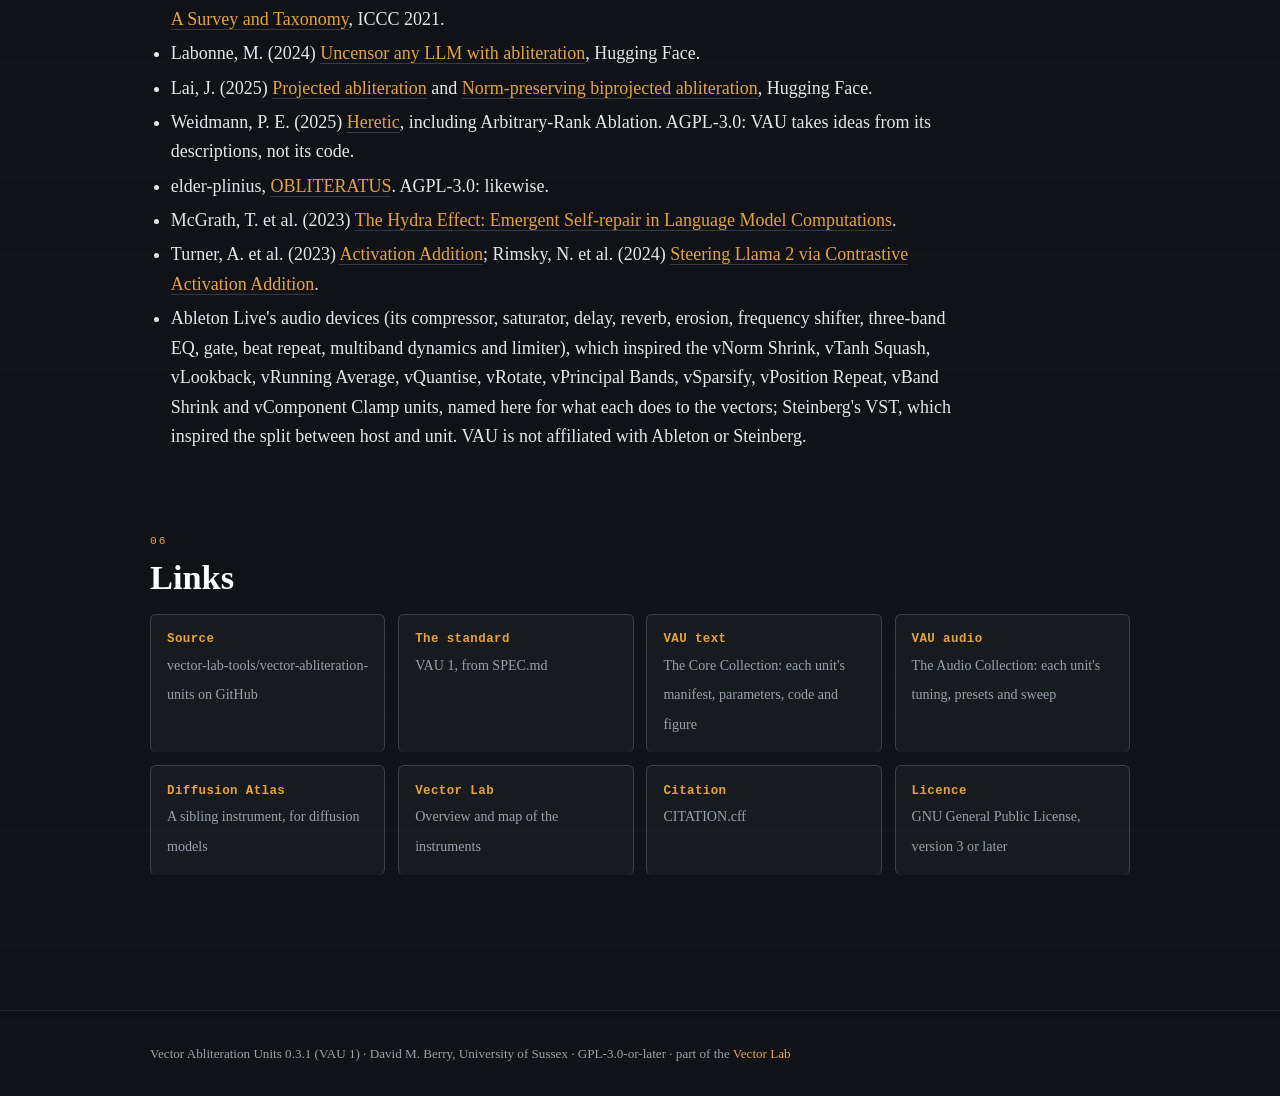
==== commit a56c1d6d: "Site: dark by default; light only when the reader chooses it - Every page's head script sets dark un" ====
--- a/docs/index.html
+++ b/docs/index.html
@@ -6,13 +6,12 @@
   <title>Vector Abliteration Units (VAU)</title>
   <meta name="description" content="Vector Abliteration Units: a standard for units that change, or read, what a model does from inside, and the host library that loads and runs them. Part of the Vector Lab.">
   <link rel="icon" href="logo.svg" type="image/svg+xml">
-  <meta name="theme-color" content="#f3f2ee" media="(prefers-color-scheme: light)">
-  <meta name="theme-color" content="#101217" media="(prefers-color-scheme: dark)">
+  <meta name="theme-color" content="#101217">
   <meta property="og:title" content="Vector Abliteration Units (VAU)">
   <meta property="og:description" content="A standard for units that change, or read, what a model does from inside, and the host that loads and runs them.">
   <meta property="og:type" content="website">
   <meta property="og:url" content="https://vector-lab-tools.github.io/vector-abliteration-units/">
-  <script>(function(){try{var t=localStorage.getItem('vau-theme');if(t==='light'||t==='dark')document.documentElement.setAttribute('data-theme',t);}catch(e){}})();</script>
+  <script>(function(){try{var t=localStorage.getItem('vau-theme');if(t!=='light')t='dark';document.documentElement.setAttribute('data-theme',t);}catch(e){}})();</script>
   <link rel="stylesheet" href="style.css">
   <link rel="stylesheet" href="vau-card.css">
   <link rel="stylesheet" href="vau-core.css">
--- a/docs/style.css
+++ b/docs/style.css
@@ -290,13 +290,13 @@
 .au-s:hover { border-color: var(--ink-dim); }
 .au-s.near { box-shadow: inset 0 -2px 0 #93621d; }
 .au-s.on { background: #93621d; border-color: #93621d; color: #fff; }
-.au-s.bad { color: #b0452c; }
+.au-s.bad { color: var(--red); }
 .au-s.bad.on { color: #fff; }
 .au-orig { font-weight: 600; }
 .au-now { margin-top: 0.5rem; font-size: 0.86rem; color: var(--ink-dim); min-height: 1.3em; }
 .au-now code { font-size: 0.78rem; }
 .au-m { font: 0.74rem var(--mono); }
-.au-bad { display: inline-block; margin-left: 0.4rem; color: #b0452c; font: 0.74rem var(--mono); }
-.au-bad-key { color: #b0452c; font-family: var(--mono); }
+.au-bad { display: inline-block; margin-left: 0.4rem; color: var(--red); font: 0.74rem var(--mono); }
+.au-bad-key { color: var(--red); font-family: var(--mono); }
 .au-note { font-size: 0.92rem; color: var(--ink-dim); }
 @media (max-width: 560px) { .au-row { grid-template-columns: 1fr; } }
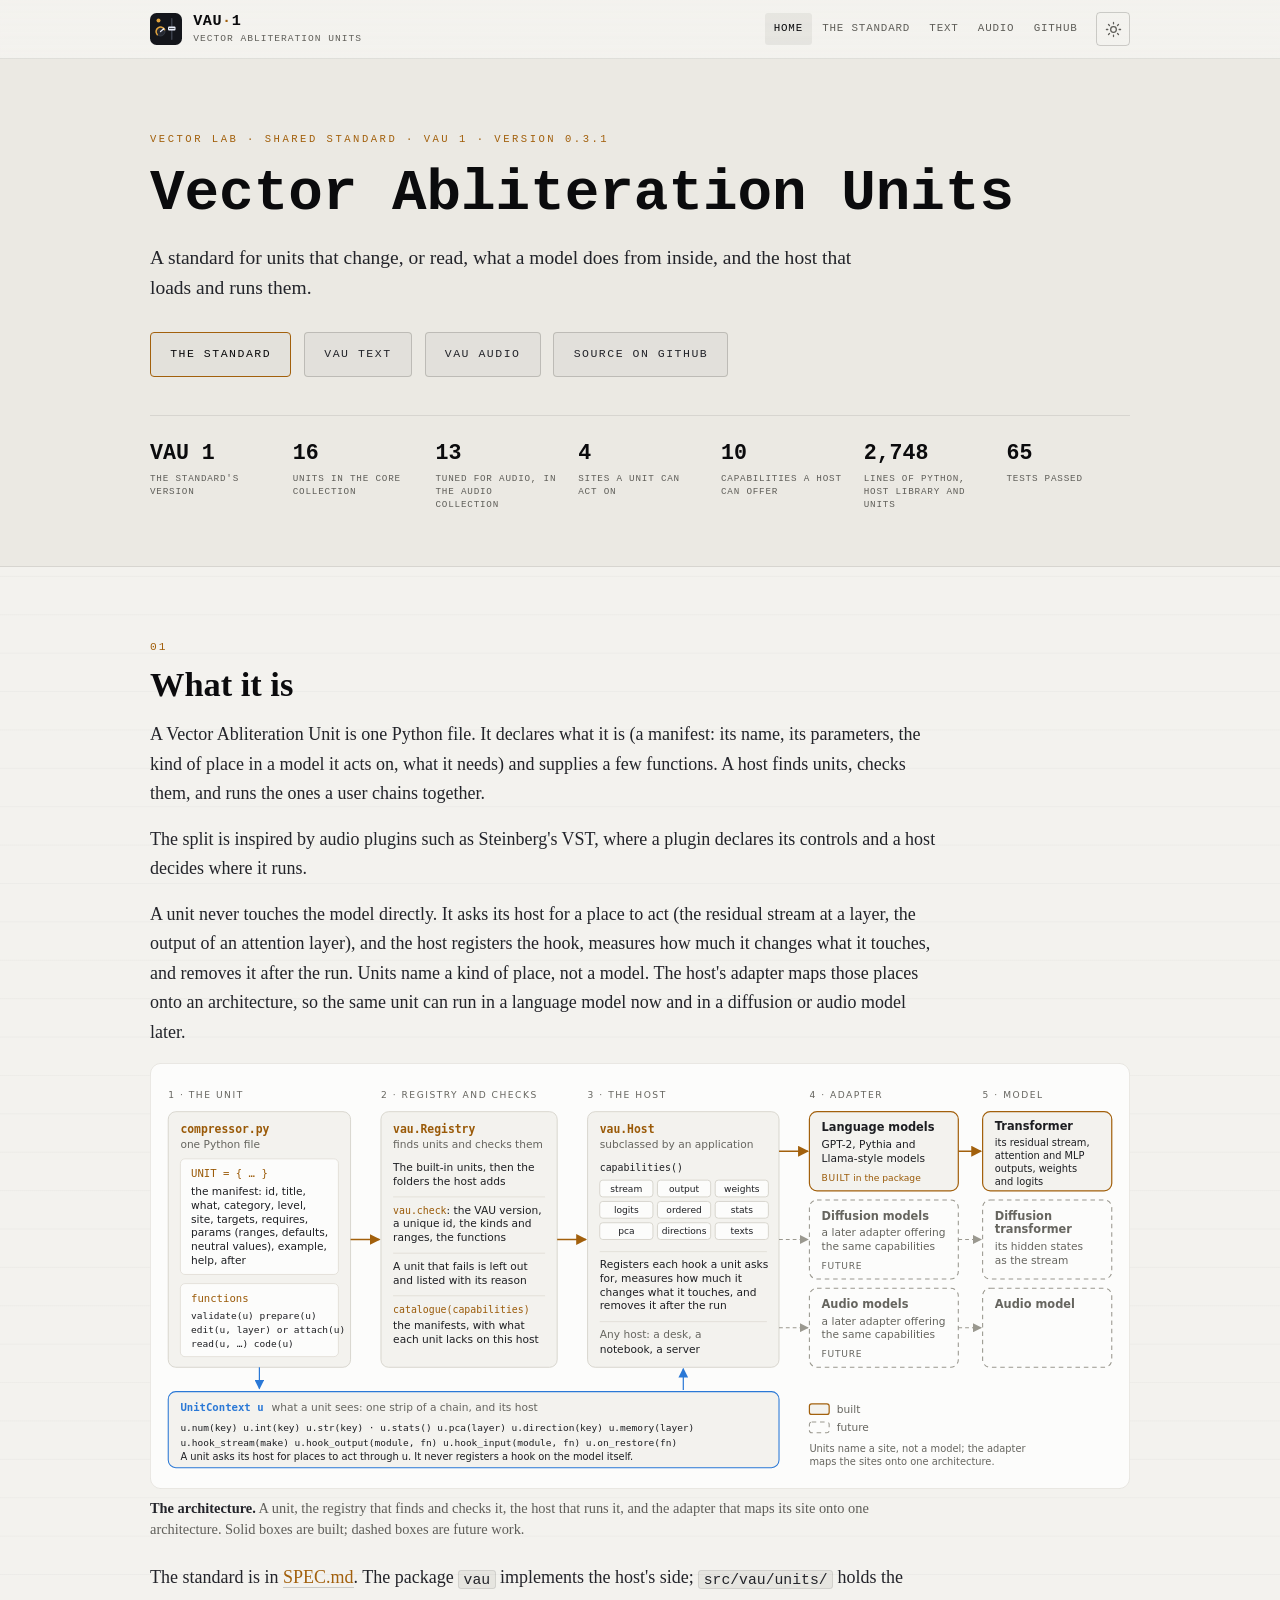
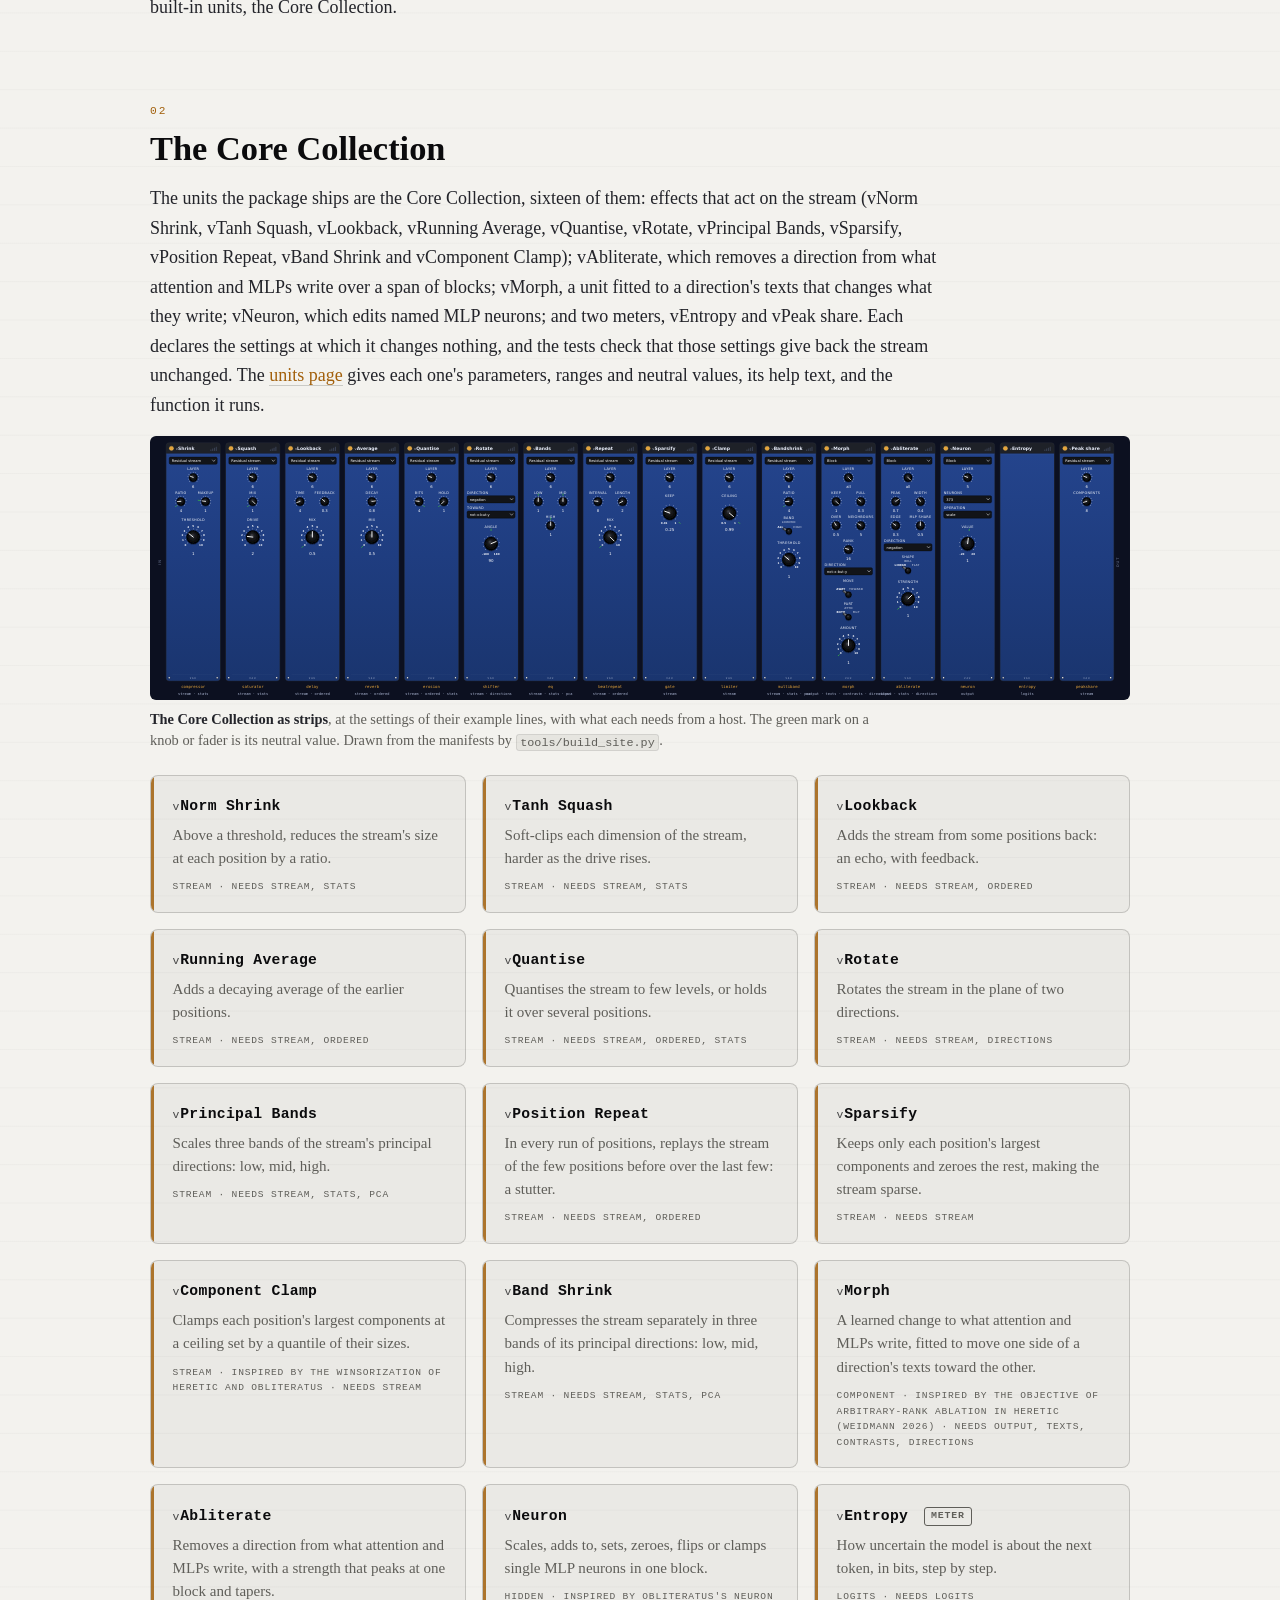
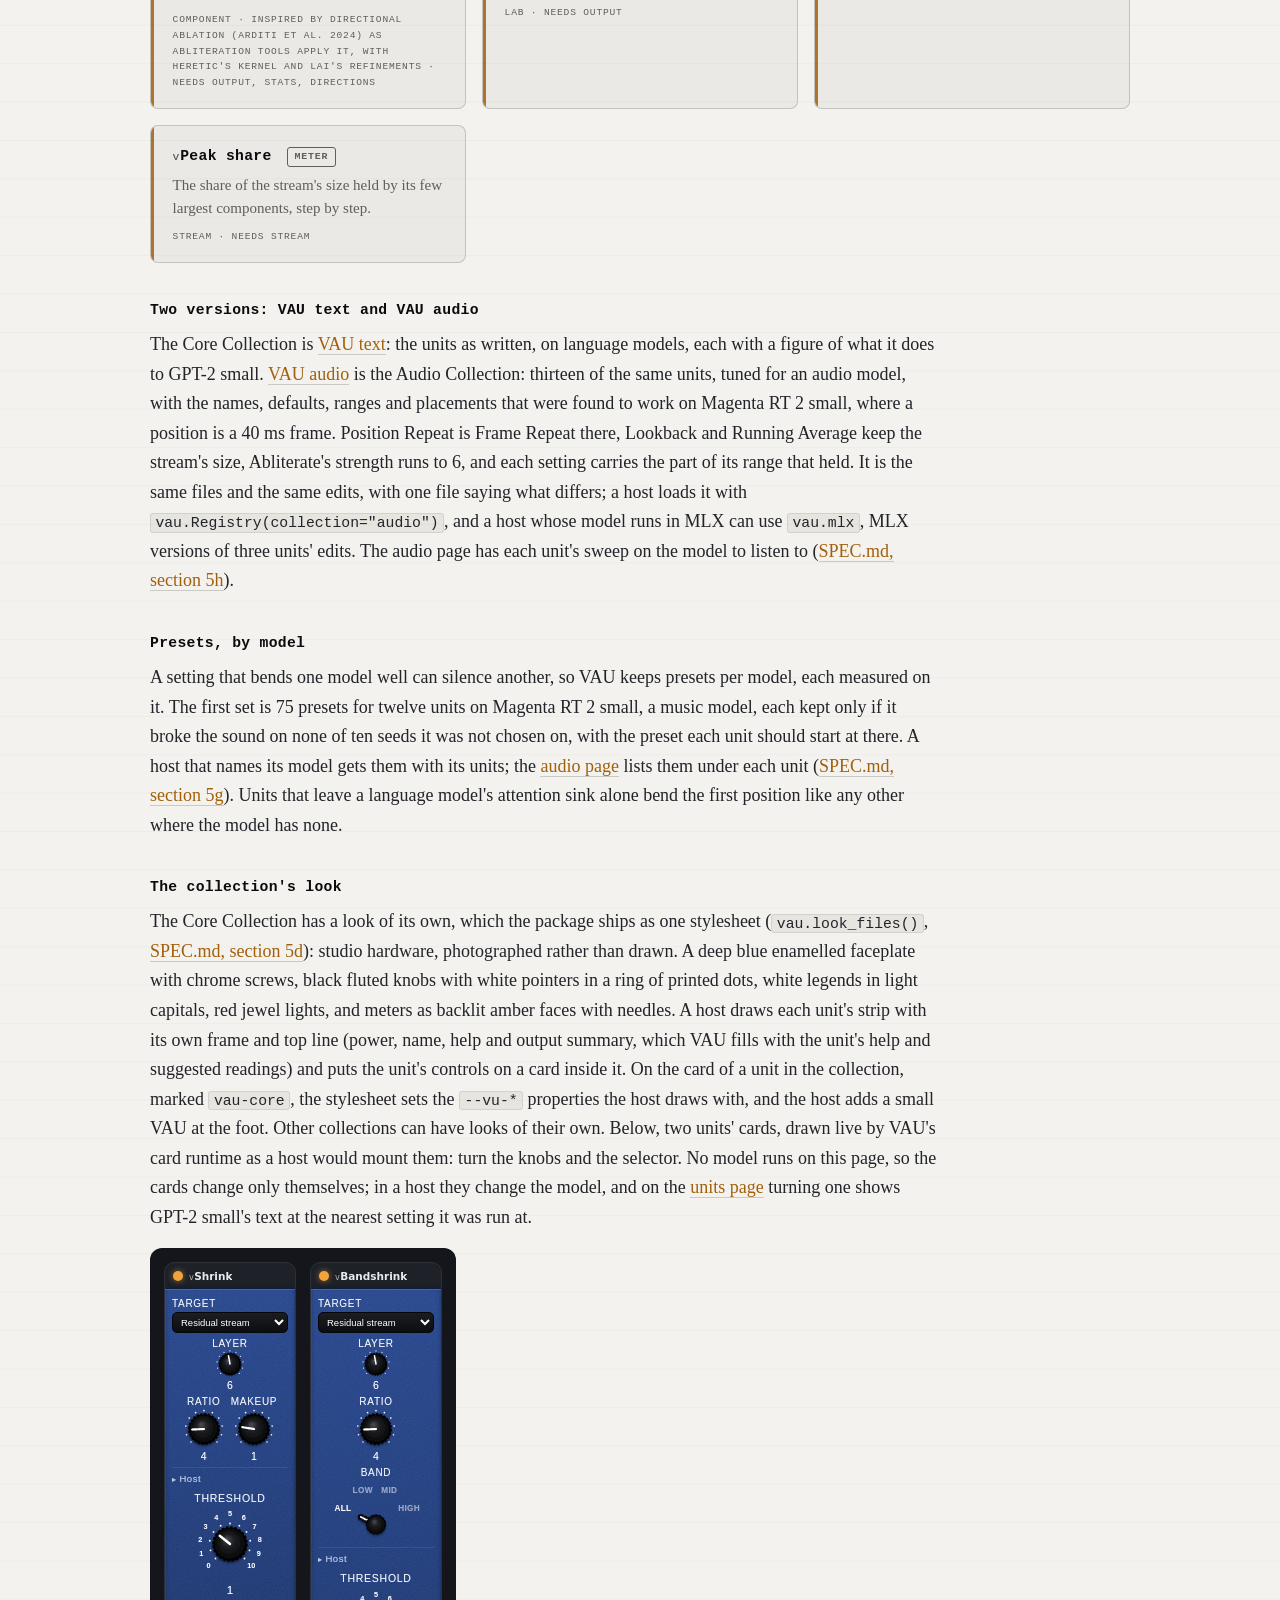
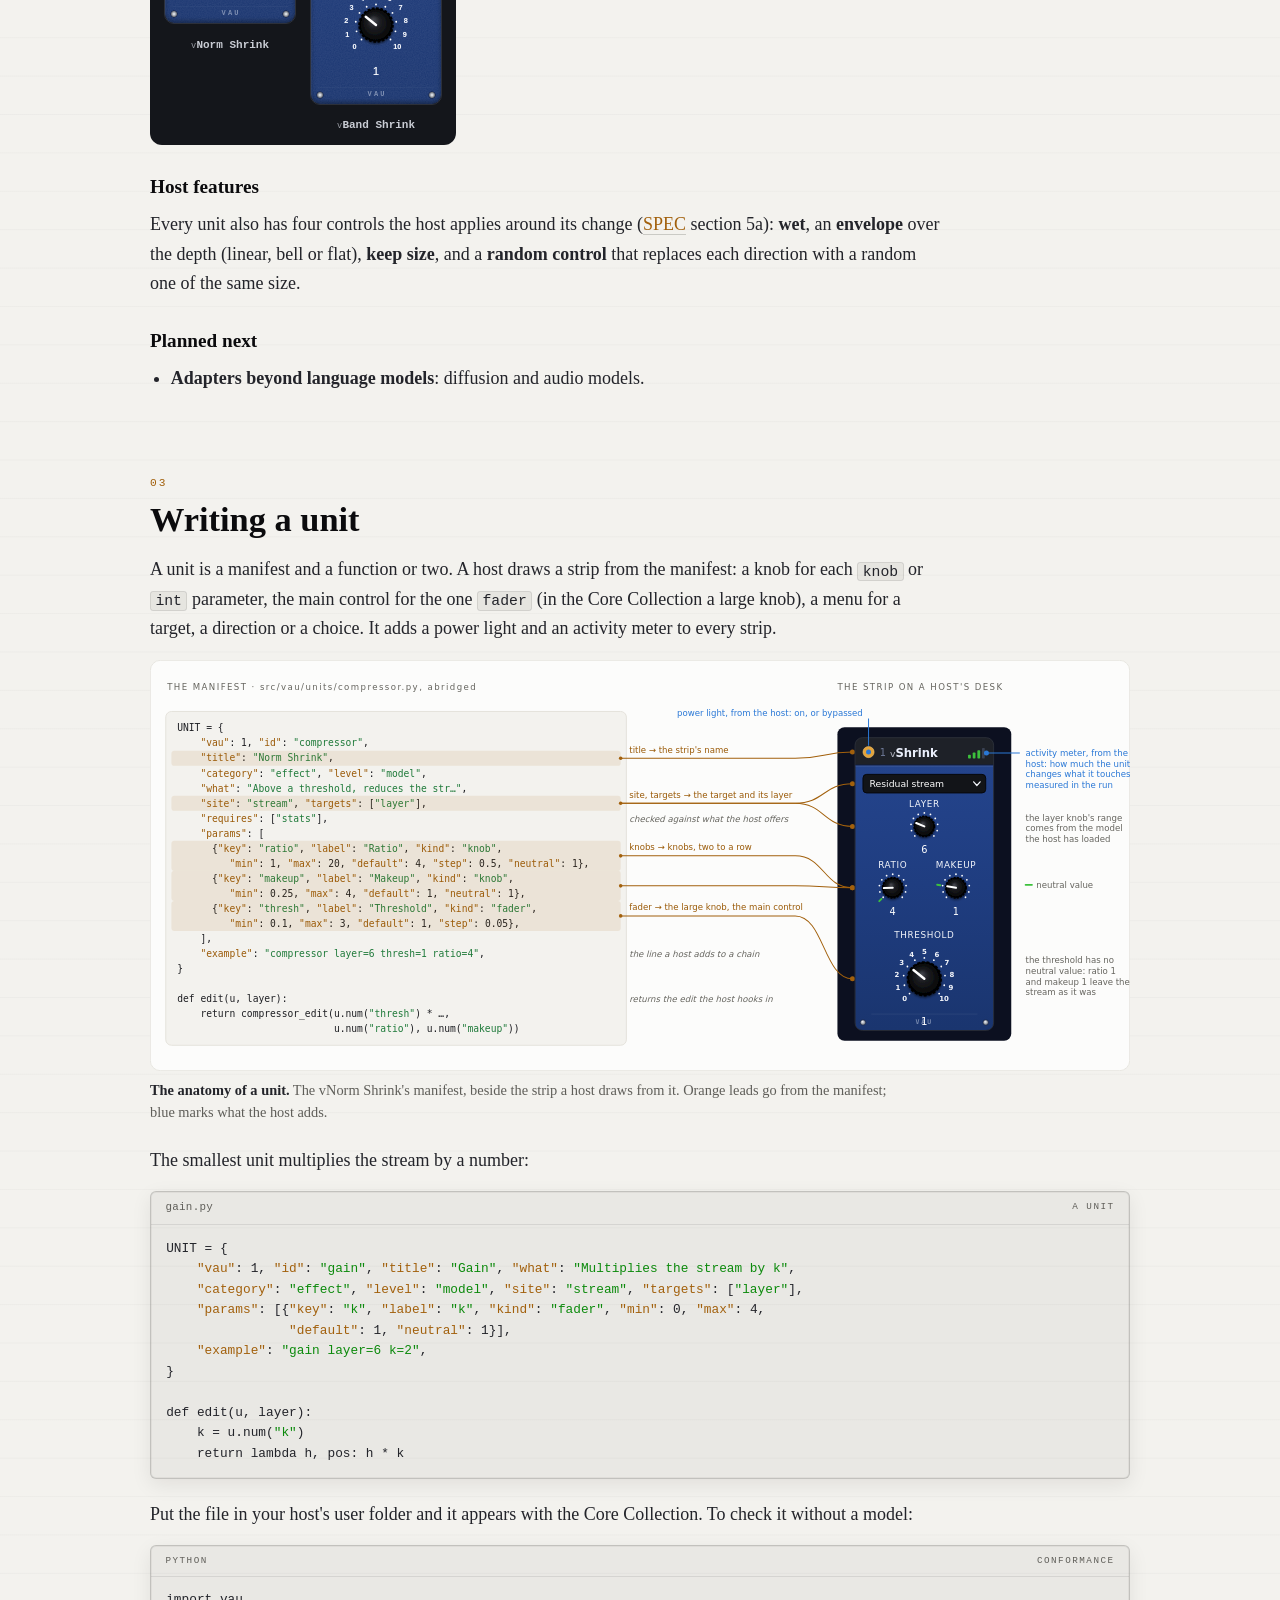
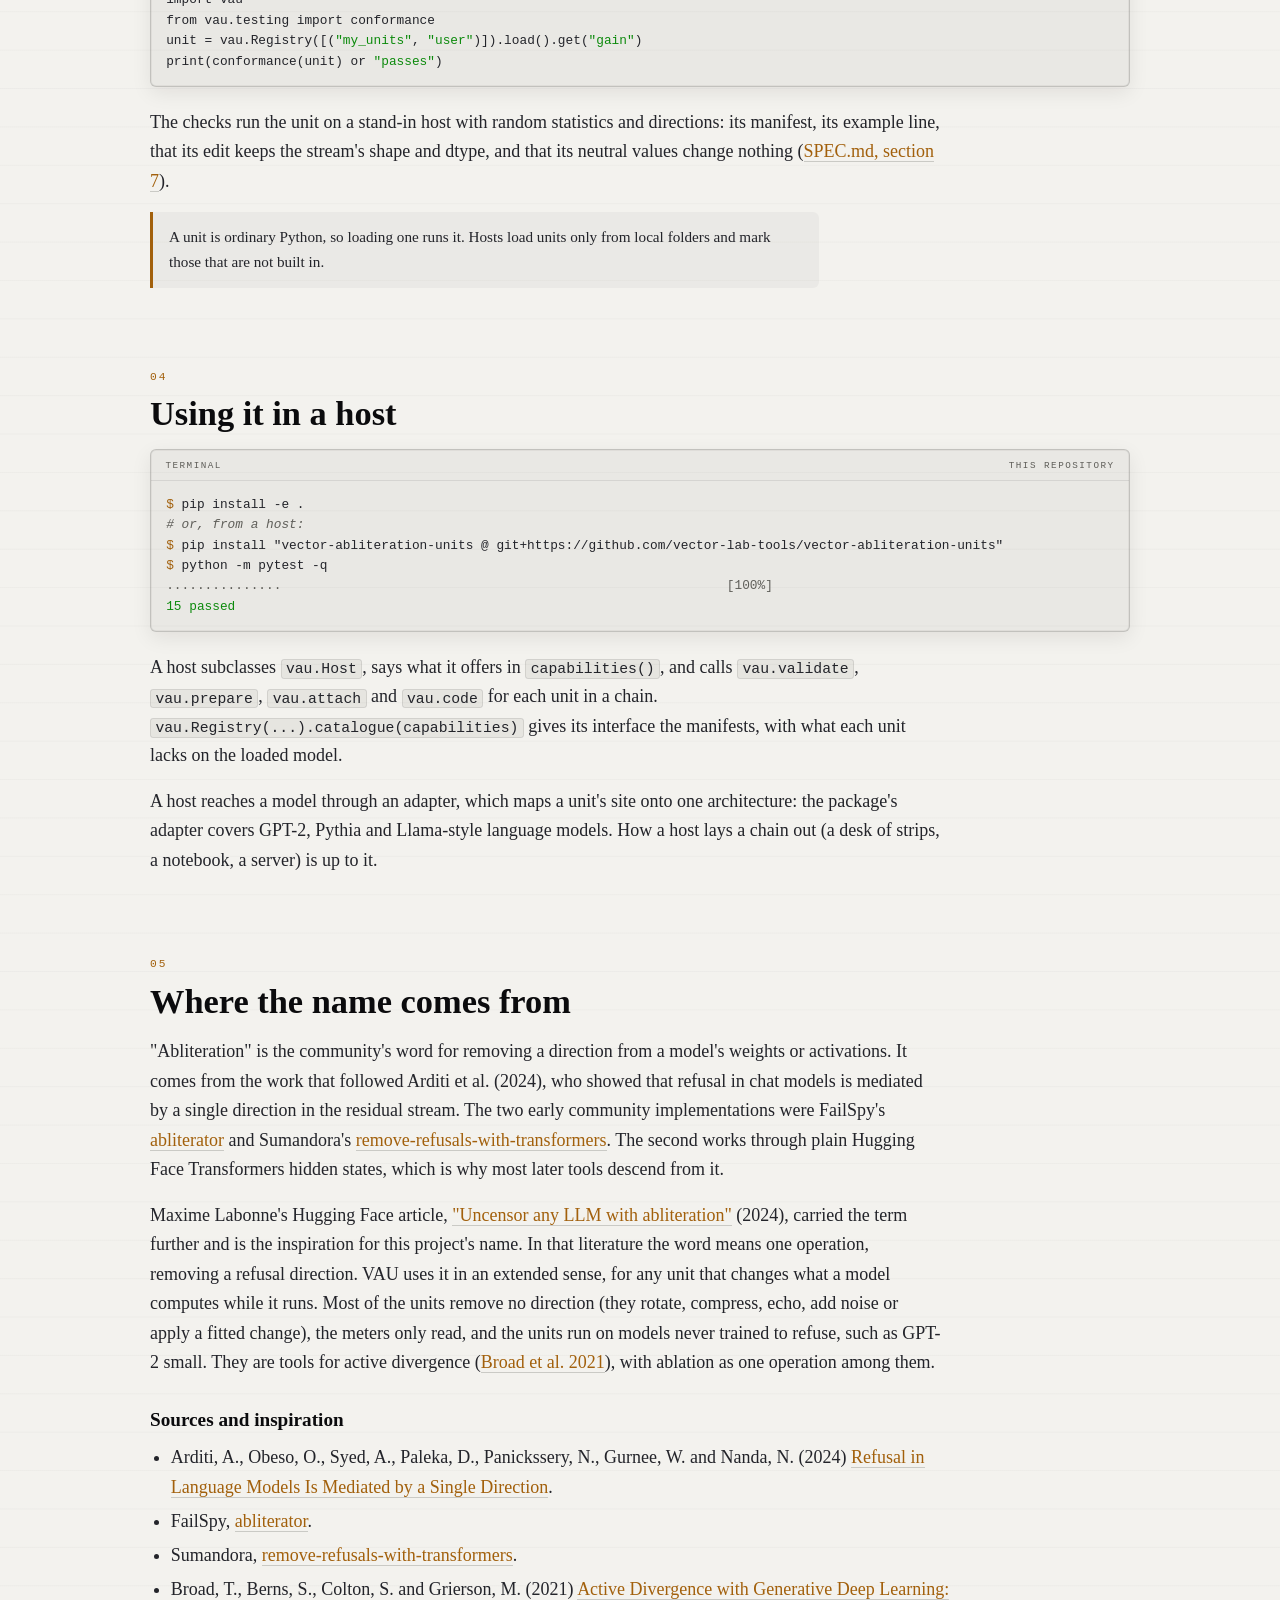
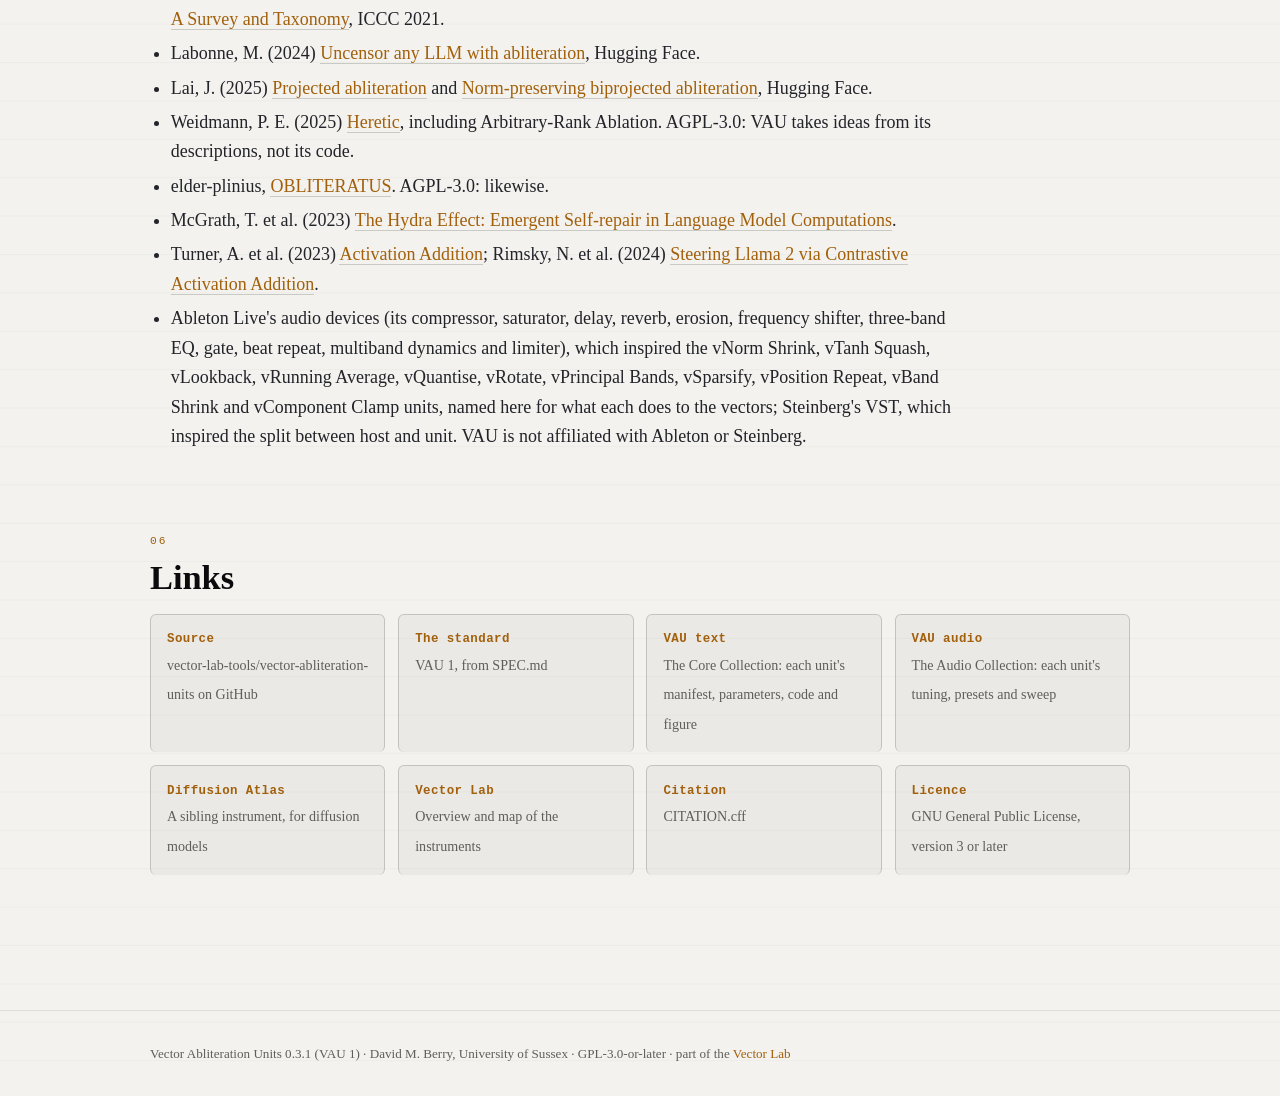
==== commit c31a0f7e: "Site: light by default; dark only when the reader chooses it - Every page's head script sets light u" ====
--- a/docs/index.html
+++ b/docs/index.html
@@ -6,12 +6,12 @@
   <title>Vector Abliteration Units (VAU)</title>
   <meta name="description" content="Vector Abliteration Units: a standard for units that change, or read, what a model does from inside, and the host library that loads and runs them. Part of the Vector Lab.">
   <link rel="icon" href="logo.svg" type="image/svg+xml">
-  <meta name="theme-color" content="#101217">
+  <meta name="theme-color" content="#f3f2ee">
   <meta property="og:title" content="Vector Abliteration Units (VAU)">
   <meta property="og:description" content="A standard for units that change, or read, what a model does from inside, and the host that loads and runs them.">
   <meta property="og:type" content="website">
   <meta property="og:url" content="https://vector-lab-tools.github.io/vector-abliteration-units/">
-  <script>(function(){try{var t=localStorage.getItem('vau-theme');if(t!=='light')t='dark';document.documentElement.setAttribute('data-theme',t);}catch(e){}})();</script>
+  <script>(function(){try{var t=localStorage.getItem('vau-theme');if(t!=='dark')t='light';document.documentElement.setAttribute('data-theme',t);}catch(e){}})();</script>
   <link rel="stylesheet" href="style.css">
   <link rel="stylesheet" href="vau-card.css">
   <link rel="stylesheet" href="vau-core.css">
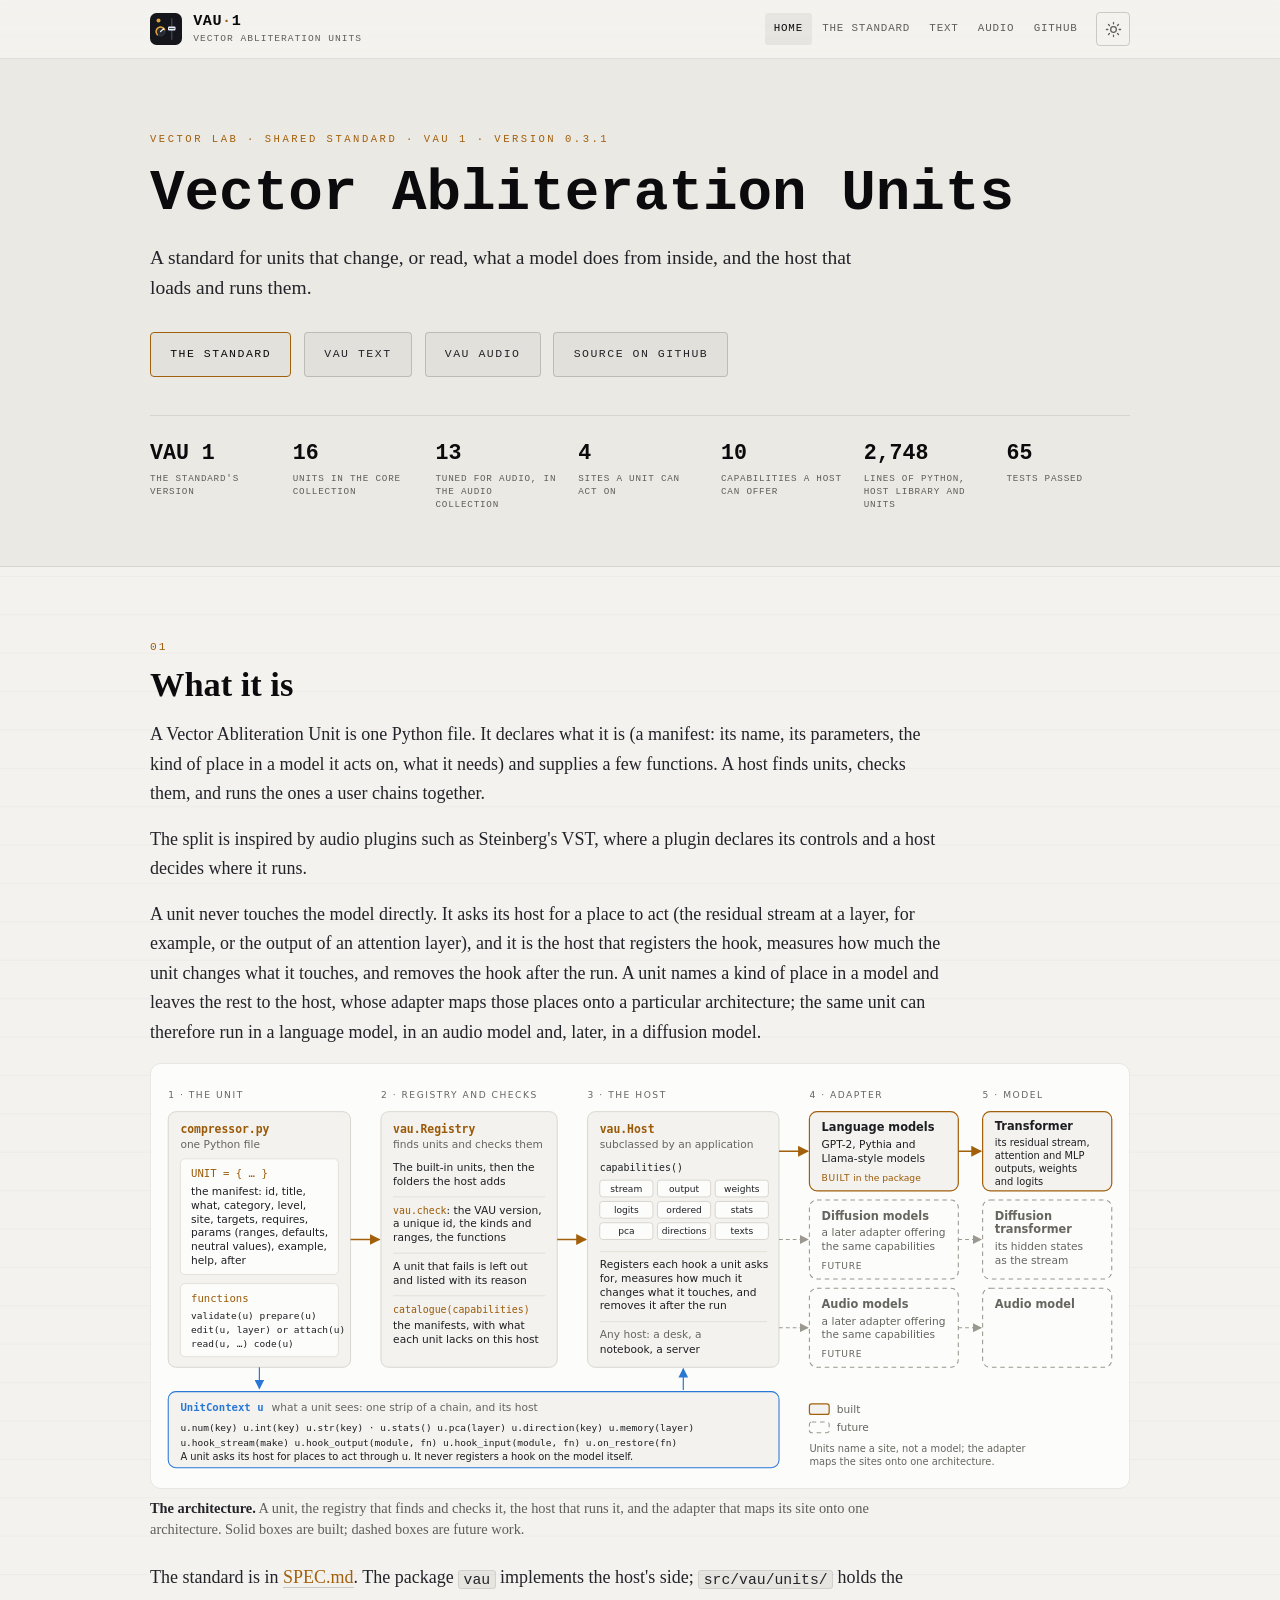
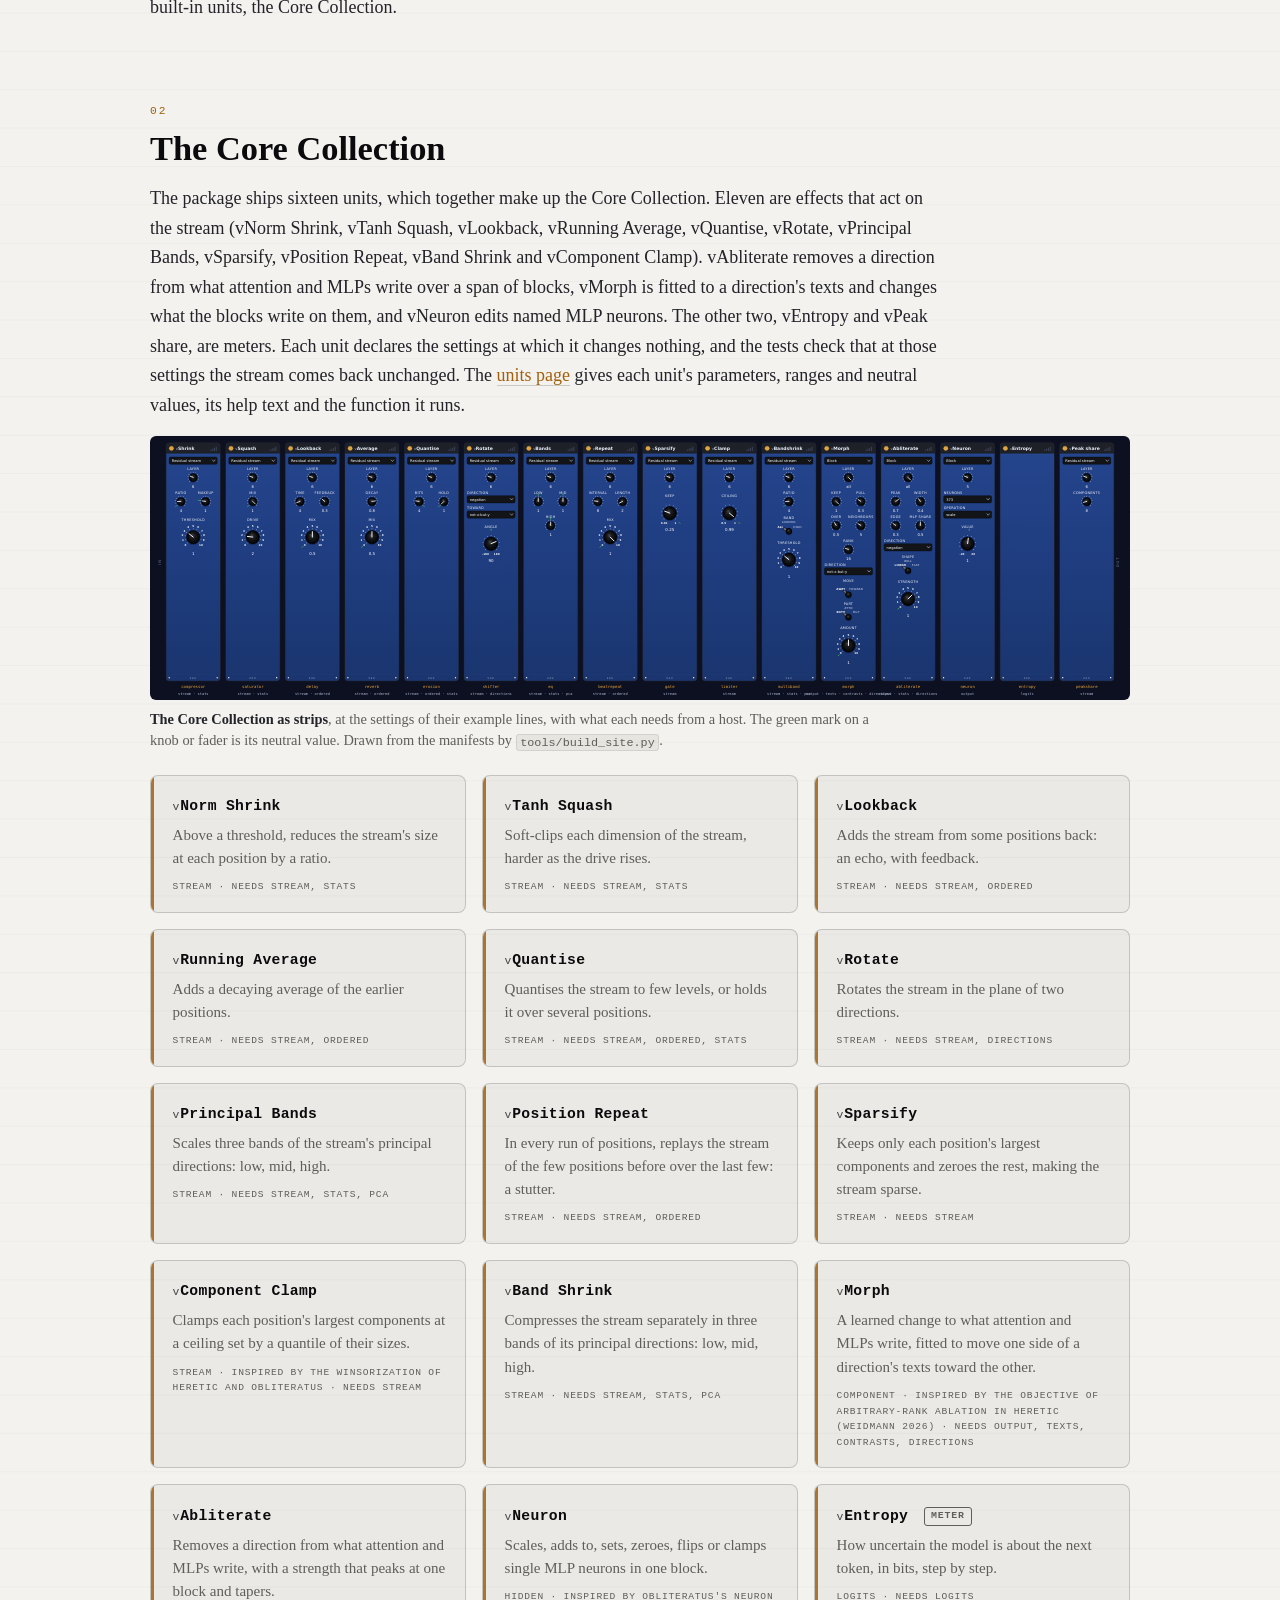
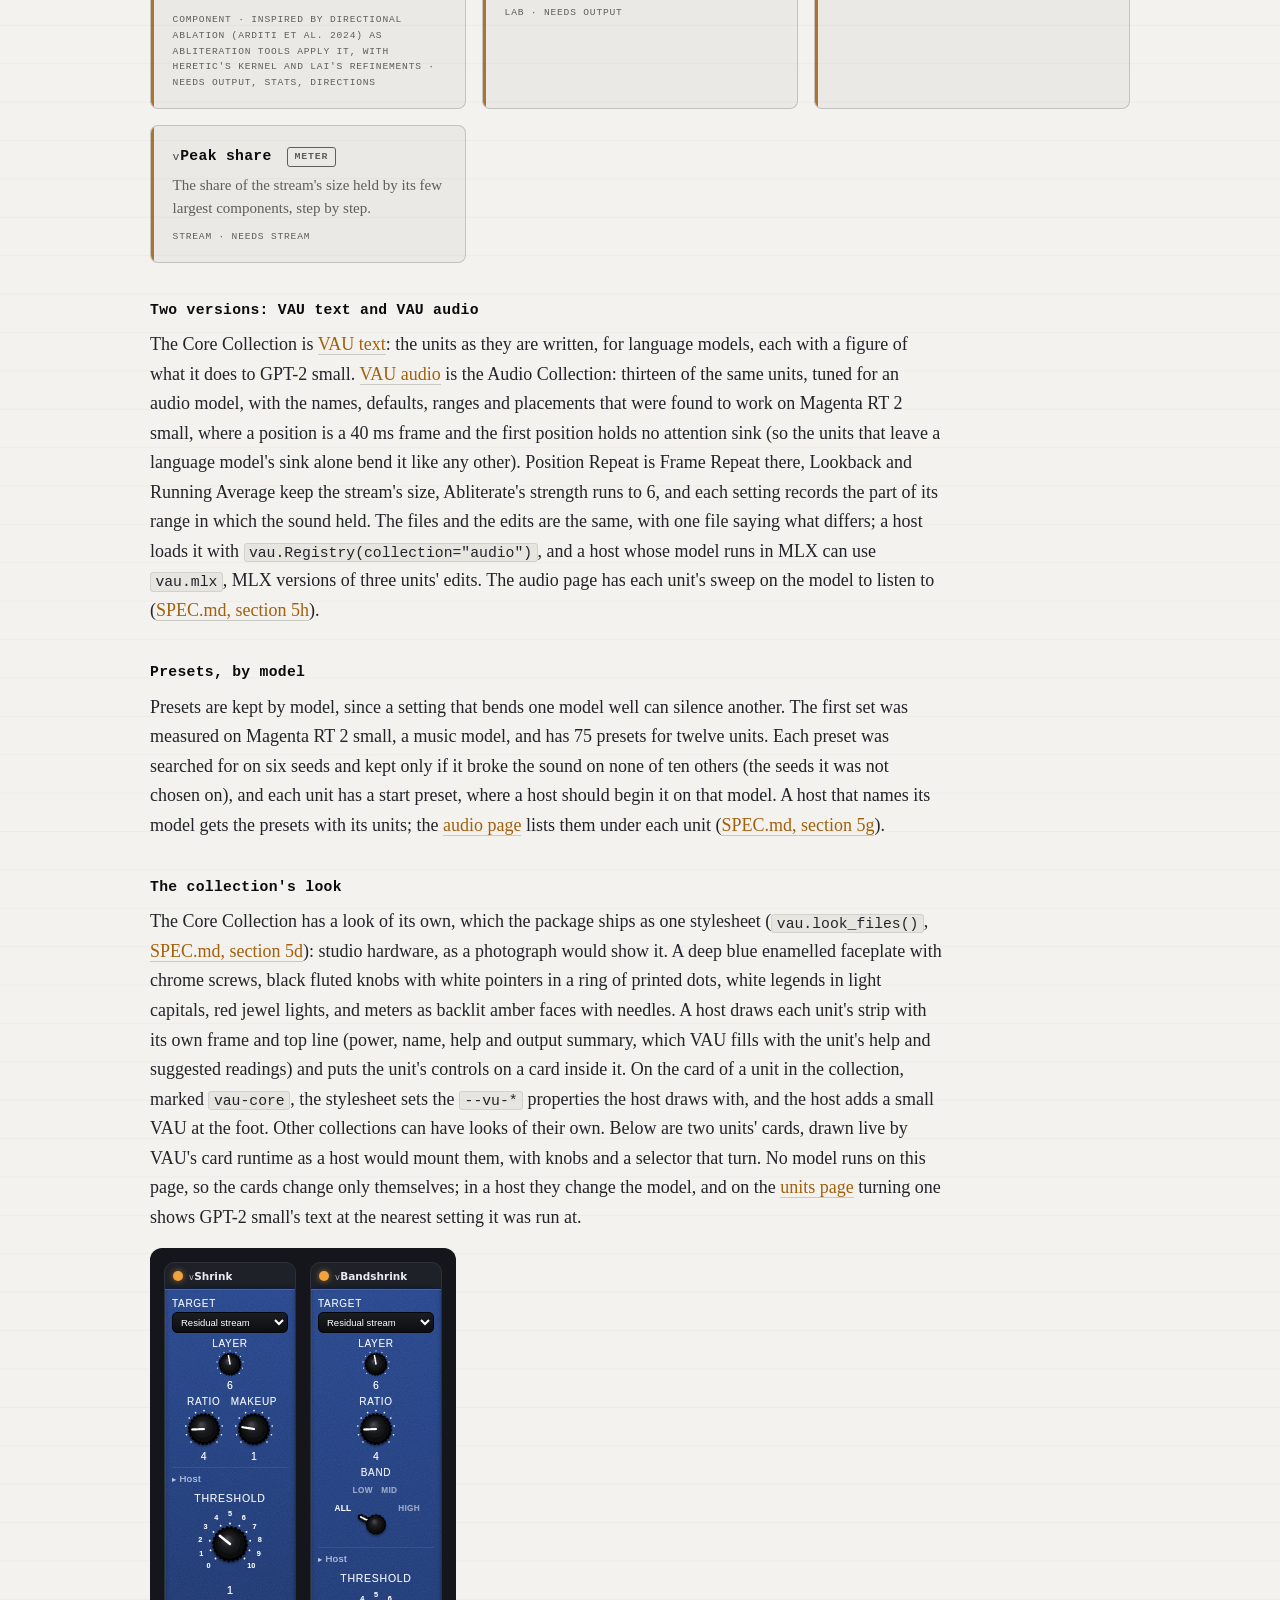
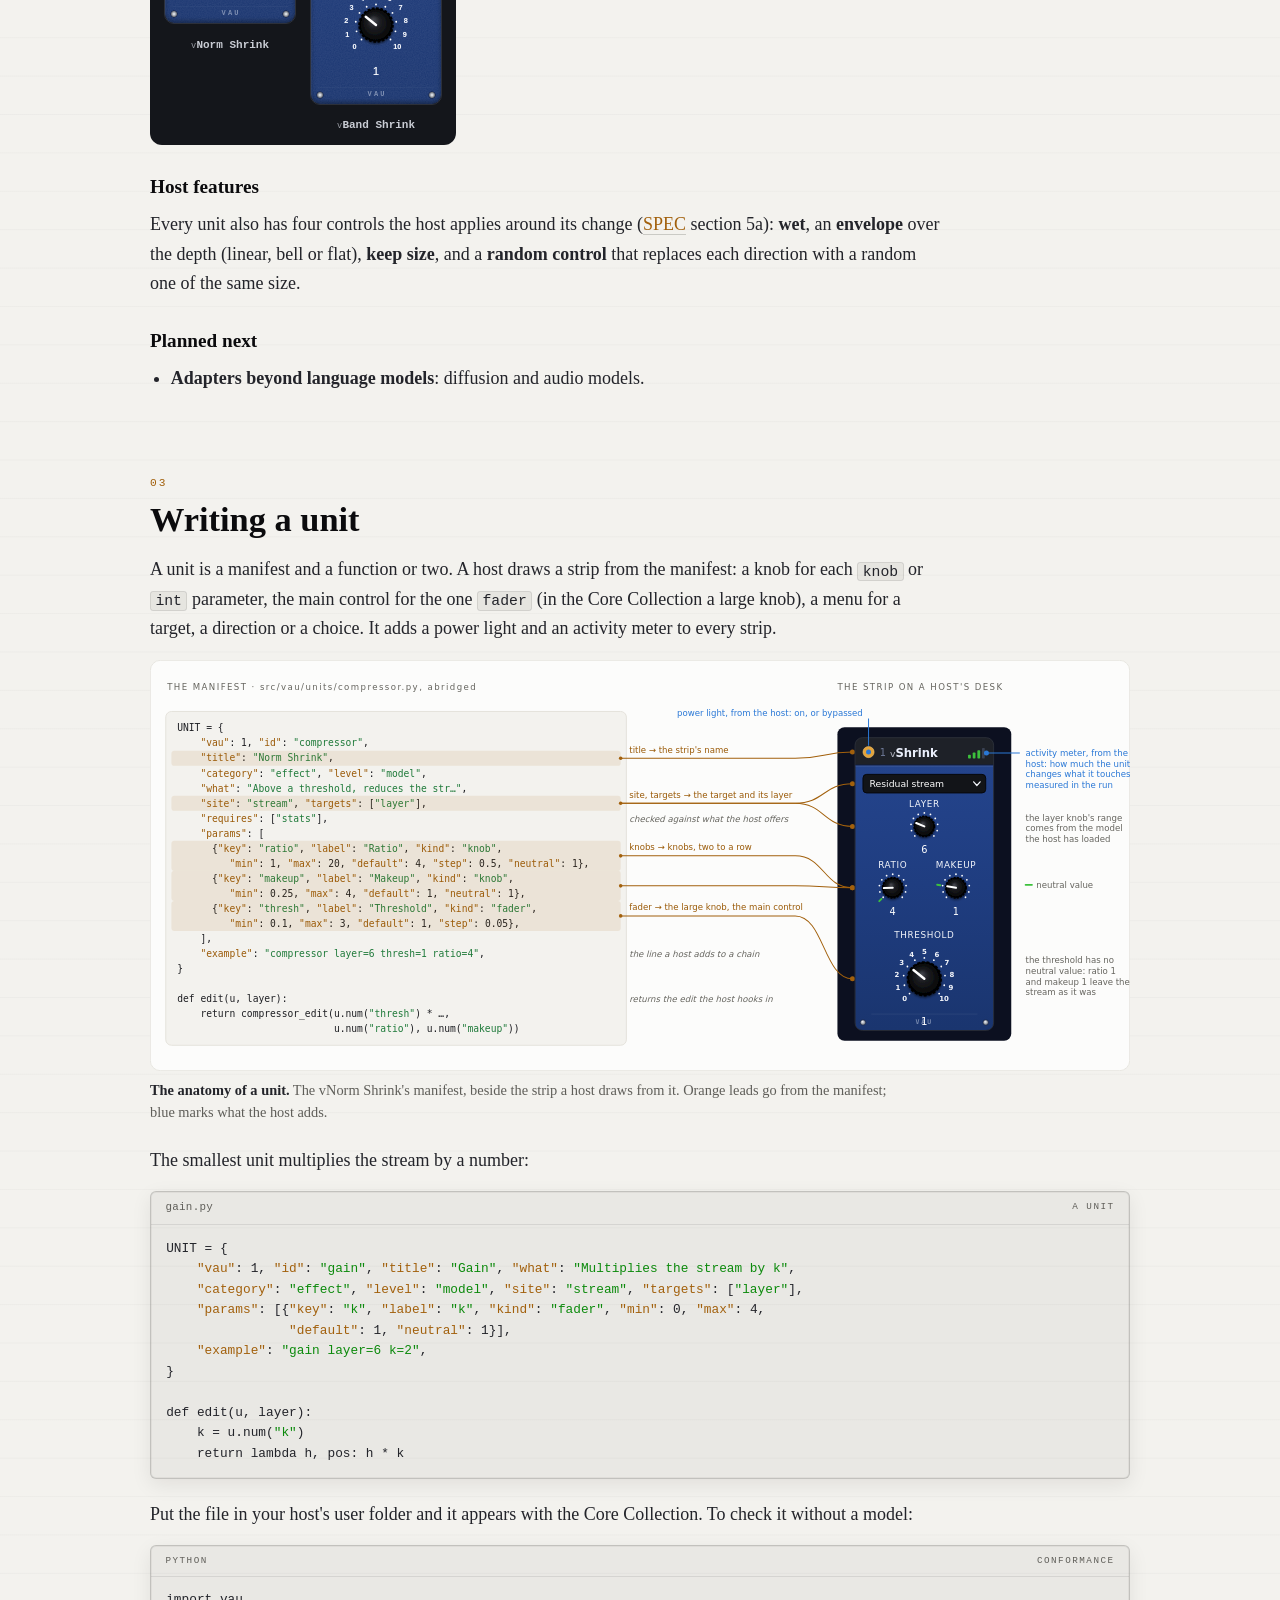
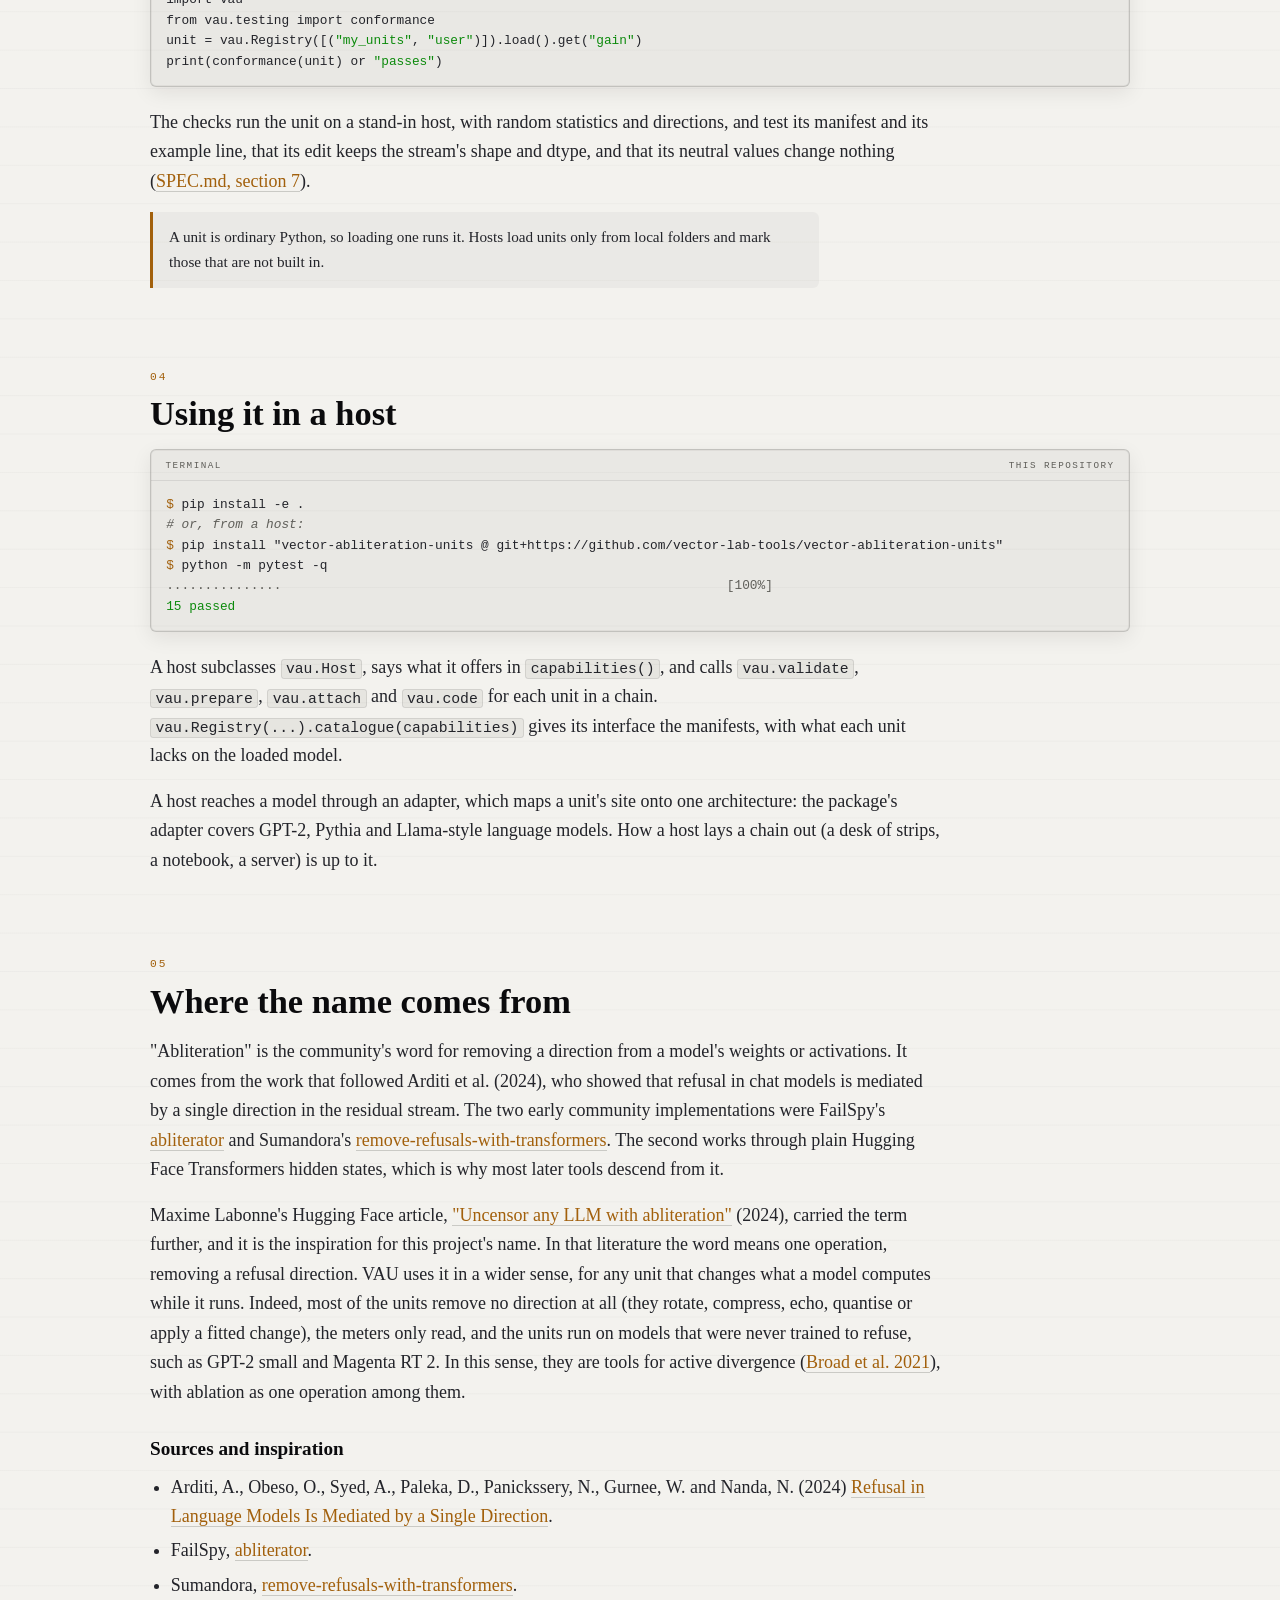
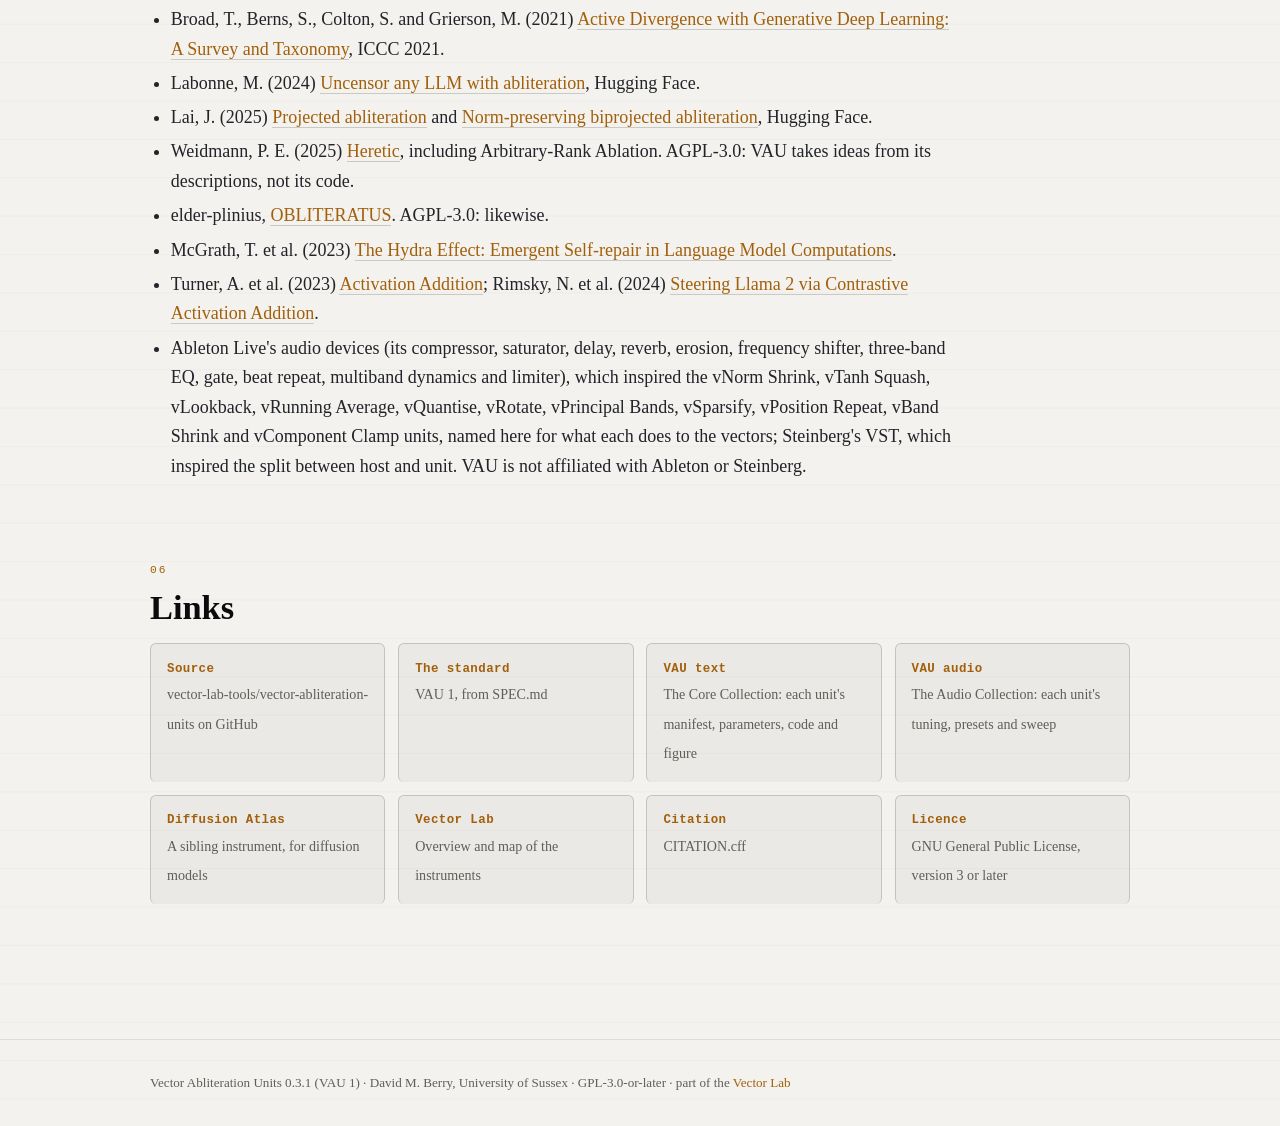
==== commit c8af8dd3: "Site copyedit, first pass: the home, text and audio pages read more plainly - Home: the paragraphs o" ====
--- a/docs/index.html
+++ b/docs/index.html
@@ -75,7 +75,7 @@
       <h2>What it is</h2>
       <p>A Vector Abliteration Unit is one Python file. It declares what it is (a manifest: its name, its parameters, the kind of place in a model it acts on, what it needs) and supplies a few functions. A host finds units, checks them, and runs the ones a user chains together.</p>
       <p>The split is inspired by audio plugins such as Steinberg's VST, where a plugin declares its controls and a host decides where it runs.</p>
-      <p>A unit never touches the model directly. It asks its host for a place to act (the residual stream at a layer, the output of an attention layer), and the host registers the hook, measures how much it changes what it touches, and removes it after the run. Units name a kind of place, not a model. The host's adapter maps those places onto an architecture, so the same unit can run in a language model now and in a diffusion or audio model later.</p>
+      <p>A unit never touches the model directly. It asks its host for a place to act (the residual stream at a layer, for example, or the output of an attention layer), and it is the host that registers the hook, measures how much the unit changes what it touches, and removes the hook after the run. A unit names a kind of place in a model and leaves the rest to the host, whose adapter maps those places onto a particular architecture; the same unit can therefore run in a language model, in an audio model and, later, in a diffusion model.</p>
       <figure class="diagram">
         <a href="img/architecture.svg"><img src="img/architecture.svg" width="1290" height="560" alt="The architecture: a unit file (manifest and functions) is found and checked by the registry, run by a host that lists its capabilities, and reaches the model through an adapter. The language-model adapter is built; adapters for diffusion and audio models are marked as future. Beneath, the UnitContext through which a unit asks its host for places to act."></a>
         <figcaption><b>The architecture.</b> A unit, the registry that finds and checks it, the host that runs it, and the adapter that maps its site onto one architecture. Solid boxes are built; dashed boxes are future work.</figcaption>
@@ -86,7 +86,7 @@
     <section class="section wrap reveal" id="units">
       <span class="num">02</span>
       <h2>The Core Collection</h2>
-      <p>The units the package ships are the Core Collection, sixteen of them: effects that act on the stream (vNorm Shrink, vTanh Squash, vLookback, vRunning Average, vQuantise, vRotate, vPrincipal Bands, vSparsify, vPosition Repeat, vBand Shrink and vComponent Clamp); vAbliterate, which removes a direction from what attention and MLPs write over a span of blocks; vMorph, a unit fitted to a direction's texts that changes what they write; vNeuron, which edits named MLP neurons; and two meters, vEntropy and vPeak share. Each declares the settings at which it changes nothing, and the tests check that those settings give back the stream unchanged. The <a href="units.html">units page</a> gives each one's parameters, ranges and neutral values, its help text, and the function it runs.</p>
+      <p>The package ships sixteen units, which together make up the Core Collection. Eleven are effects that act on the stream (vNorm Shrink, vTanh Squash, vLookback, vRunning Average, vQuantise, vRotate, vPrincipal Bands, vSparsify, vPosition Repeat, vBand Shrink and vComponent Clamp). vAbliterate removes a direction from what attention and MLPs write over a span of blocks, vMorph is fitted to a direction's texts and changes what the blocks write on them, and vNeuron edits named MLP neurons. The other two, vEntropy and vPeak share, are meters. Each unit declares the settings at which it changes nothing, and the tests check that at those settings the stream comes back unchanged. The <a href="units.html">units page</a> gives each unit's parameters, ranges and neutral values, its help text and the function it runs.</p>
       <figure class="diagram">
         <a href="img/units.svg"><img src="img/units.svg" width="2698" height="726" loading="lazy" alt="The built-in units drawn as strips on a mixing desk at the settings of their example lines: vNorm Shrink, vTanh Squash, vLookback, vRunning Average, vQuantise, vRotate and vPrincipal Bands, each with what it needs from a host below it."></a>
         <figcaption><b>The Core Collection as strips</b>, at the settings of their example lines, with what each needs from a host. The green mark on a knob or fader is its neutral value. Drawn from the manifests by <code>tools/build_site.py</code>.</figcaption>
@@ -112,11 +112,11 @@
 <!-- units:end -->
       </div>
       <h3 class="look-h">Two versions: VAU text and VAU audio</h3>
-      <p>The Core Collection is <a href="units.html">VAU text</a>: the units as written, on language models, each with a figure of what it does to GPT-2 small. <a href="audio.html">VAU audio</a> is the Audio Collection: thirteen of the same units, tuned for an audio model, with the names, defaults, ranges and placements that were found to work on Magenta RT 2 small, where a position is a 40 ms frame. Position Repeat is Frame Repeat there, Lookback and Running Average keep the stream's size, Abliterate's strength runs to 6, and each setting carries the part of its range that held. It is the same files and the same edits, with one file saying what differs; a host loads it with <code>vau.Registry(collection="audio")</code>, and a host whose model runs in MLX can use <code>vau.mlx</code>, MLX versions of three units' edits. The audio page has each unit's sweep on the model to listen to (<a href="spec.html#5h-the-audio-collection-and-mlx-versions">SPEC.md, section 5h</a>).</p>
+      <p>The Core Collection is <a href="units.html">VAU text</a>: the units as they are written, for language models, each with a figure of what it does to GPT-2 small. <a href="audio.html">VAU audio</a> is the Audio Collection: thirteen of the same units, tuned for an audio model, with the names, defaults, ranges and placements that were found to work on Magenta RT 2 small, where a position is a 40 ms frame and the first position holds no attention sink (so the units that leave a language model's sink alone bend it like any other). Position Repeat is Frame Repeat there, Lookback and Running Average keep the stream's size, Abliterate's strength runs to 6, and each setting records the part of its range in which the sound held. The files and the edits are the same, with one file saying what differs; a host loads it with <code>vau.Registry(collection="audio")</code>, and a host whose model runs in MLX can use <code>vau.mlx</code>, MLX versions of three units' edits. The audio page has each unit's sweep on the model to listen to (<a href="spec.html#5h-the-audio-collection-and-mlx-versions">SPEC.md, section 5h</a>).</p>
       <h3 class="look-h">Presets, by model</h3>
-      <p>A setting that bends one model well can silence another, so VAU keeps presets per model, each measured on it. The first set is 75 presets for twelve units on Magenta RT 2 small, a music model, each kept only if it broke the sound on none of ten seeds it was not chosen on, with the preset each unit should start at there. A host that names its model gets them with its units; the <a href="audio.html">audio page</a> lists them under each unit (<a href="spec.html#5g-presets-by-model">SPEC.md, section 5g</a>). Units that leave a language model's attention sink alone bend the first position like any other where the model has none.</p>
+      <p>Presets are kept by model, since a setting that bends one model well can silence another. The first set was measured on Magenta RT 2 small, a music model, and has 75 presets for twelve units. Each preset was searched for on six seeds and kept only if it broke the sound on none of ten others (the seeds it was not chosen on), and each unit has a start preset, where a host should begin it on that model. A host that names its model gets the presets with its units; the <a href="audio.html">audio page</a> lists them under each unit (<a href="spec.html#5g-presets-by-model">SPEC.md, section 5g</a>).</p>
       <h3 class="look-h">The collection's look</h3>
-      <p>The Core Collection has a look of its own, which the package ships as one stylesheet (<code>vau.look_files()</code>, <a href="spec.html#5d-collections-and-their-look-host-presentation">SPEC.md, section 5d</a>): studio hardware, photographed rather than drawn. A deep blue enamelled faceplate with chrome screws, black fluted knobs with white pointers in a ring of printed dots, white legends in light capitals, red jewel lights, and meters as backlit amber faces with needles. A host draws each unit's strip with its own frame and top line (power, name, help and output summary, which VAU fills with the unit's help and suggested readings) and puts the unit's controls on a card inside it. On the card of a unit in the collection, marked <code>vau-core</code>, the stylesheet sets the <code>--vu-*</code> properties the host draws with, and the host adds a small VAU at the foot. Other collections can have looks of their own. Below, two units' cards, drawn live by VAU's card runtime as a host would mount them: turn the knobs and the selector. No model runs on this page, so the cards change only themselves; in a host they change the model, and on the <a href="units.html">units page</a> turning one shows GPT-2 small's text at the nearest setting it was run at.</p>
+      <p>The Core Collection has a look of its own, which the package ships as one stylesheet (<code>vau.look_files()</code>, <a href="spec.html#5d-collections-and-their-look-host-presentation">SPEC.md, section 5d</a>): studio hardware, as a photograph would show it. A deep blue enamelled faceplate with chrome screws, black fluted knobs with white pointers in a ring of printed dots, white legends in light capitals, red jewel lights, and meters as backlit amber faces with needles. A host draws each unit's strip with its own frame and top line (power, name, help and output summary, which VAU fills with the unit's help and suggested readings) and puts the unit's controls on a card inside it. On the card of a unit in the collection, marked <code>vau-core</code>, the stylesheet sets the <code>--vu-*</code> properties the host draws with, and the host adds a small VAU at the foot. Other collections can have looks of their own. Below are two units' cards, drawn live by VAU's card runtime as a host would mount them, with knobs and a selector that turn. No model runs on this page, so the cards change only themselves; in a host they change the model, and on the <a href="units.html">units page</a> turning one shows GPT-2 small's text at the nearest setting it was run at.</p>
       <div class="strip-mocks" aria-label="Two units' cards in the Core Collection's look, drawn live by VAU's card runtime: vNorm Shrink, with a layer knob, two knobs and a large threshold knob printed 0 to 10; and vBand Shrink, with a four-way rotary selector for its band and a large threshold knob.">
 <!-- cards:start -->
         <figure class="uc"><div class="uc-strip"><div class="uc-top"><span class="uc-led"></span><b><i class="vpre">v</i>Shrink</b></div><div class="uc-card" data-vau-card="compressor" data-values="{&quot;ratio&quot;: &quot;4&quot;, &quot;makeup&quot;: &quot;1&quot;, &quot;thresh&quot;: &quot;1&quot;, &quot;_target&quot;: [&quot;layer&quot;, &quot;6&quot;]}"></div></div><figcaption><i class="vpre">v</i>Norm Shrink</figcaption></figure>
@@ -158,7 +158,7 @@
 from vau.testing import conformance
 unit = vau.Registry([(<span class="s">"my_units"</span>, <span class="s">"user"</span>)]).load().get(<span class="s">"gain"</span>)
 print(conformance(unit) or <span class="s">"passes"</span>)</code></pre></div>
-      <p>The checks run the unit on a stand-in host with random statistics and directions: its manifest, its example line, that its edit keeps the stream's shape and dtype, and that its neutral values change nothing (<a href="spec.html#7-conformance">SPEC.md, section 7</a>).</p>
+      <p>The checks run the unit on a stand-in host, with random statistics and directions, and test its manifest and its example line, that its edit keeps the stream's shape and dtype, and that its neutral values change nothing (<a href="spec.html#7-conformance">SPEC.md, section 7</a>).</p>
       <p class="note">A unit is ordinary Python, so loading one runs it. Hosts load units only from local folders and mark those that are not built in.</p>
     </section>
 
@@ -180,7 +180,7 @@
       <span class="num">05</span>
       <h2>Where the name comes from</h2>
       <p>"Abliteration" is the community's word for removing a direction from a model's weights or activations. It comes from the work that followed Arditi et al. (2024), who showed that refusal in chat models is mediated by a single direction in the residual stream. The two early community implementations were FailSpy's <a href="https://github.com/FailSpy/abliterator">abliterator</a> and Sumandora's <a href="https://github.com/Sumandora/remove-refusals-with-transformers">remove-refusals-with-transformers</a>. The second works through plain Hugging Face Transformers hidden states, which is why most later tools descend from it.</p>
-      <p>Maxime Labonne's Hugging Face article, <a href="https://huggingface.co/blog/mlabonne/abliteration">"Uncensor any LLM with abliteration"</a> (2024), carried the term further and is the inspiration for this project's name. In that literature the word means one operation, removing a refusal direction. VAU uses it in an extended sense, for any unit that changes what a model computes while it runs. Most of the units remove no direction (they rotate, compress, echo, add noise or apply a fitted change), the meters only read, and the units run on models never trained to refuse, such as GPT-2 small. They are tools for active divergence (<a href="https://arxiv.org/abs/2107.05599">Broad et al. 2021</a>), with ablation as one operation among them.</p>
+      <p>Maxime Labonne's Hugging Face article, <a href="https://huggingface.co/blog/mlabonne/abliteration">"Uncensor any LLM with abliteration"</a> (2024), carried the term further, and it is the inspiration for this project's name. In that literature the word means one operation, removing a refusal direction. VAU uses it in a wider sense, for any unit that changes what a model computes while it runs. Indeed, most of the units remove no direction at all (they rotate, compress, echo, quantise or apply a fitted change), the meters only read, and the units run on models that were never trained to refuse, such as GPT-2 small and Magenta RT 2. In this sense, they are tools for active divergence (<a href="https://arxiv.org/abs/2107.05599">Broad et al. 2021</a>), with ablation as one operation among them.</p>
       <h3>Sources and inspiration</h3>
       <ul>
         <li>Arditi, A., Obeso, O., Syed, A., Paleka, D., Panickssery, N., Gurnee, W. and Nanda, N. (2024) <a href="https://arxiv.org/abs/2406.11717">Refusal in Language Models Is Mediated by a Single Direction</a>.</li>
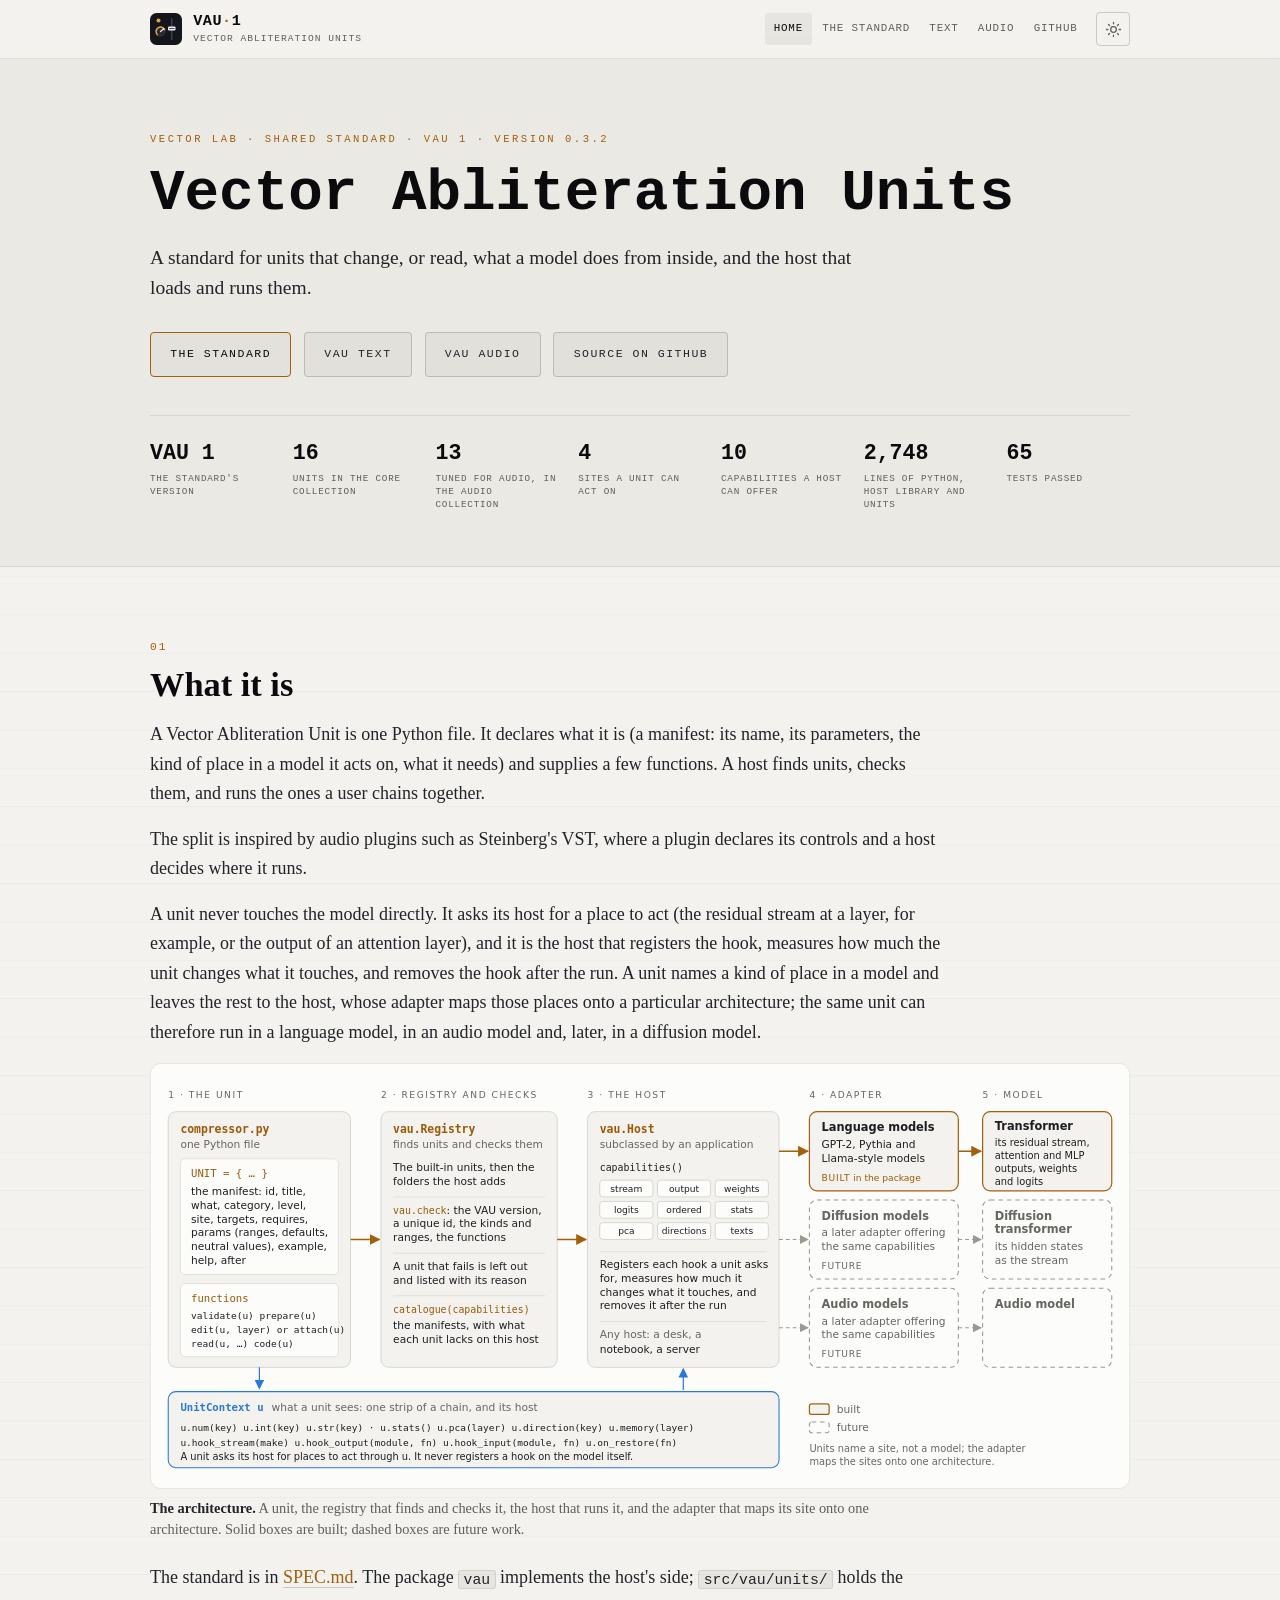
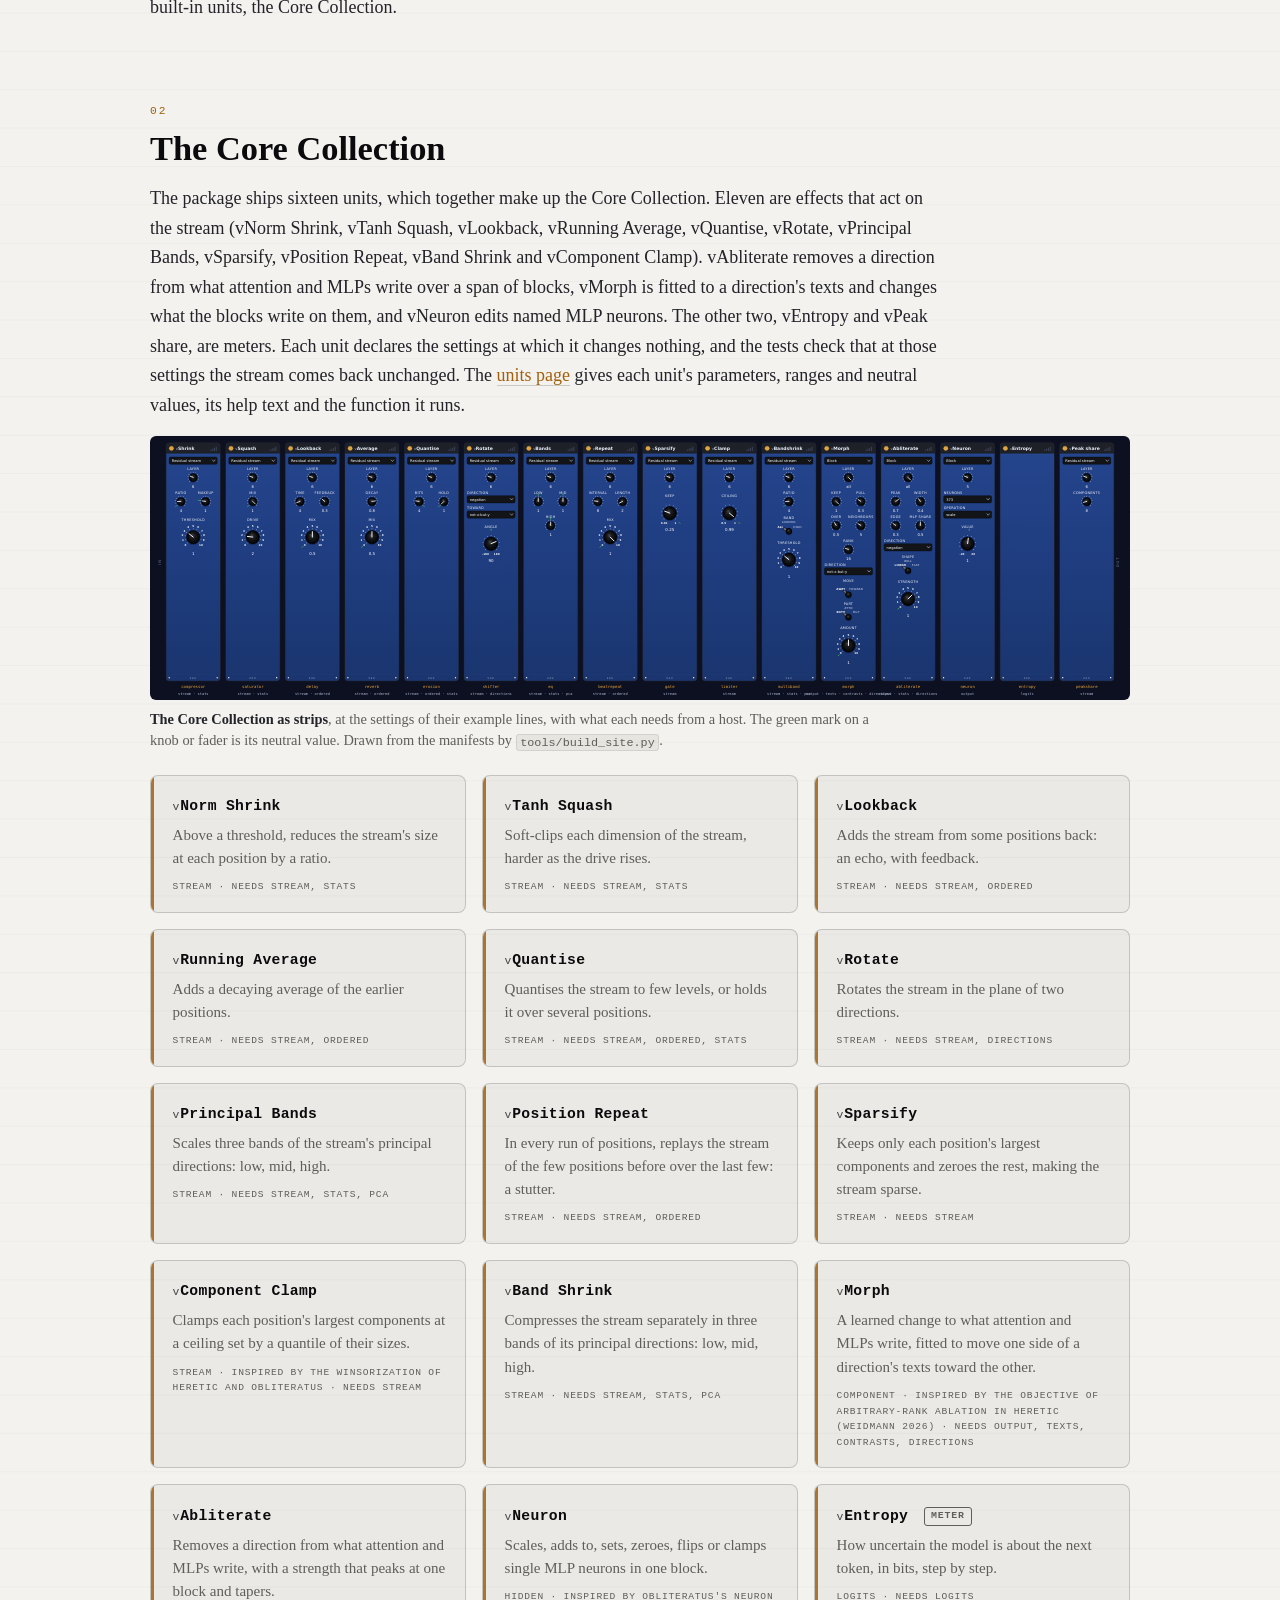
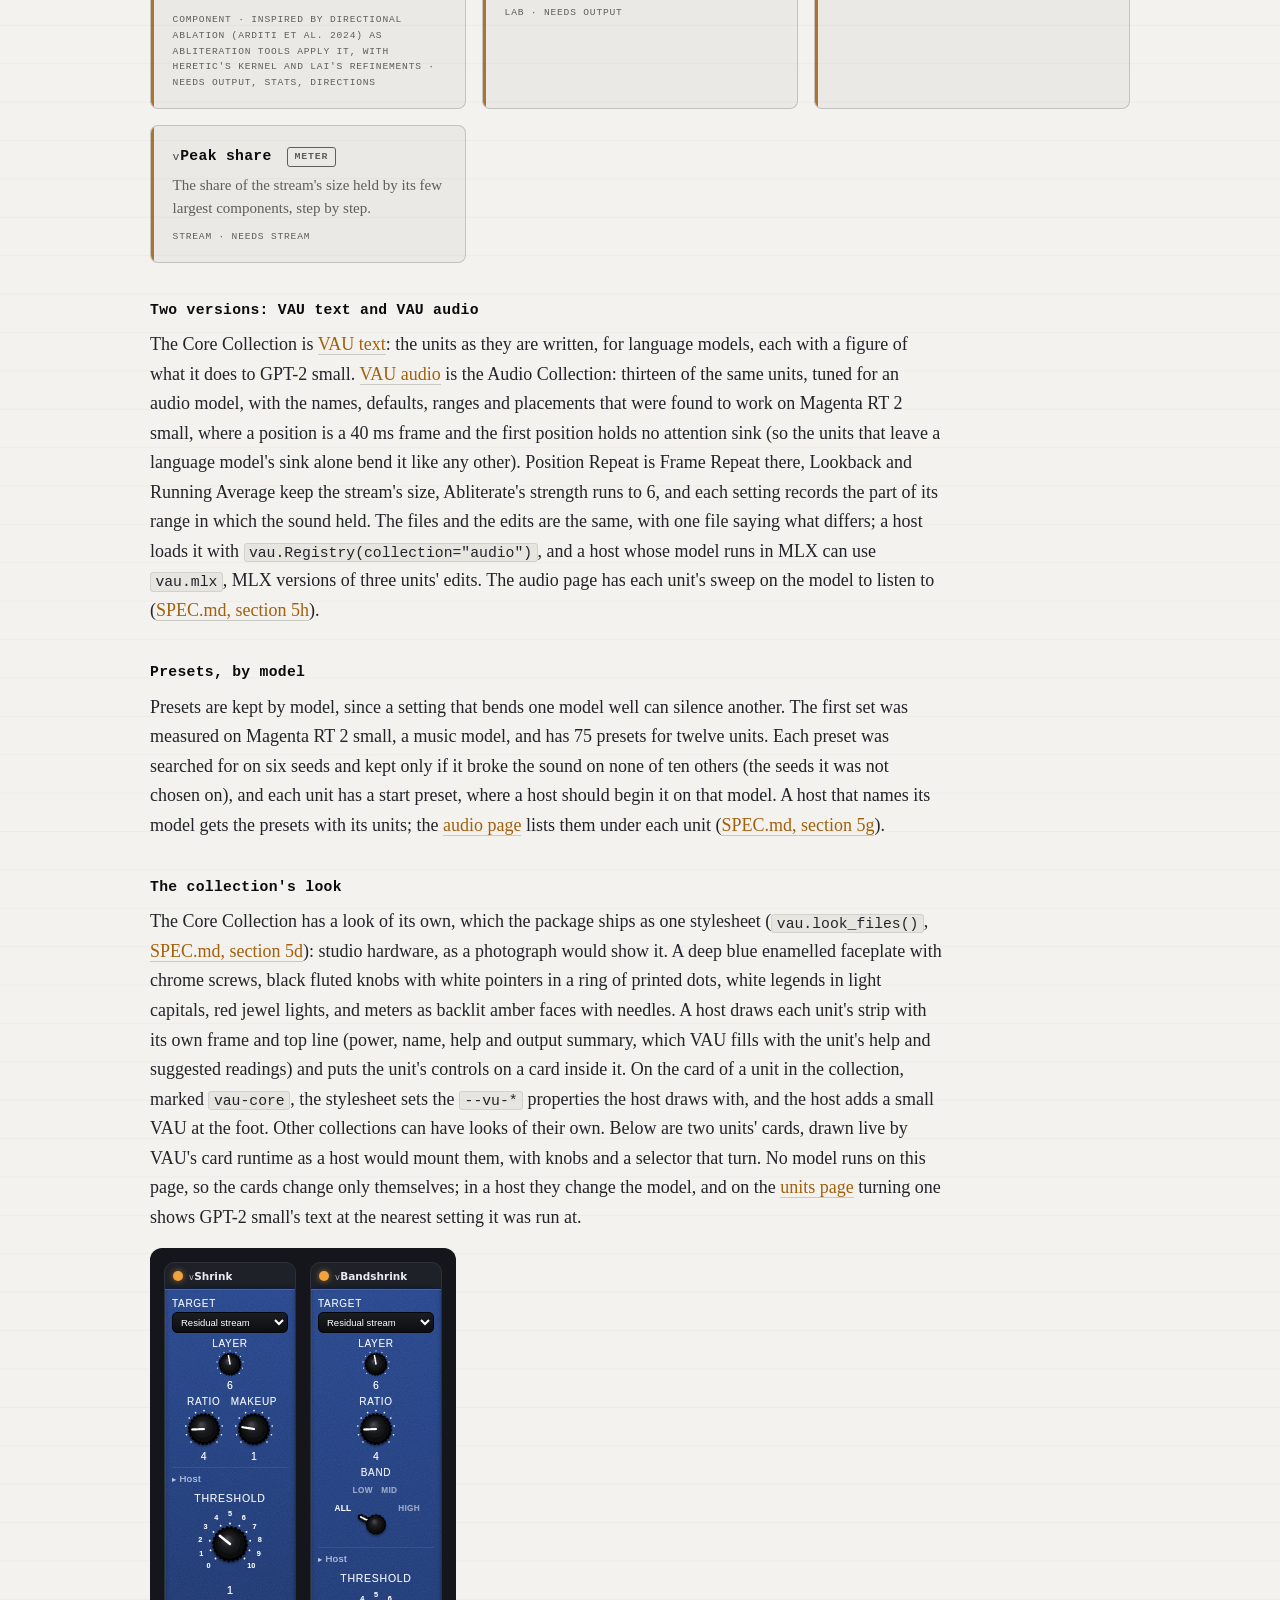
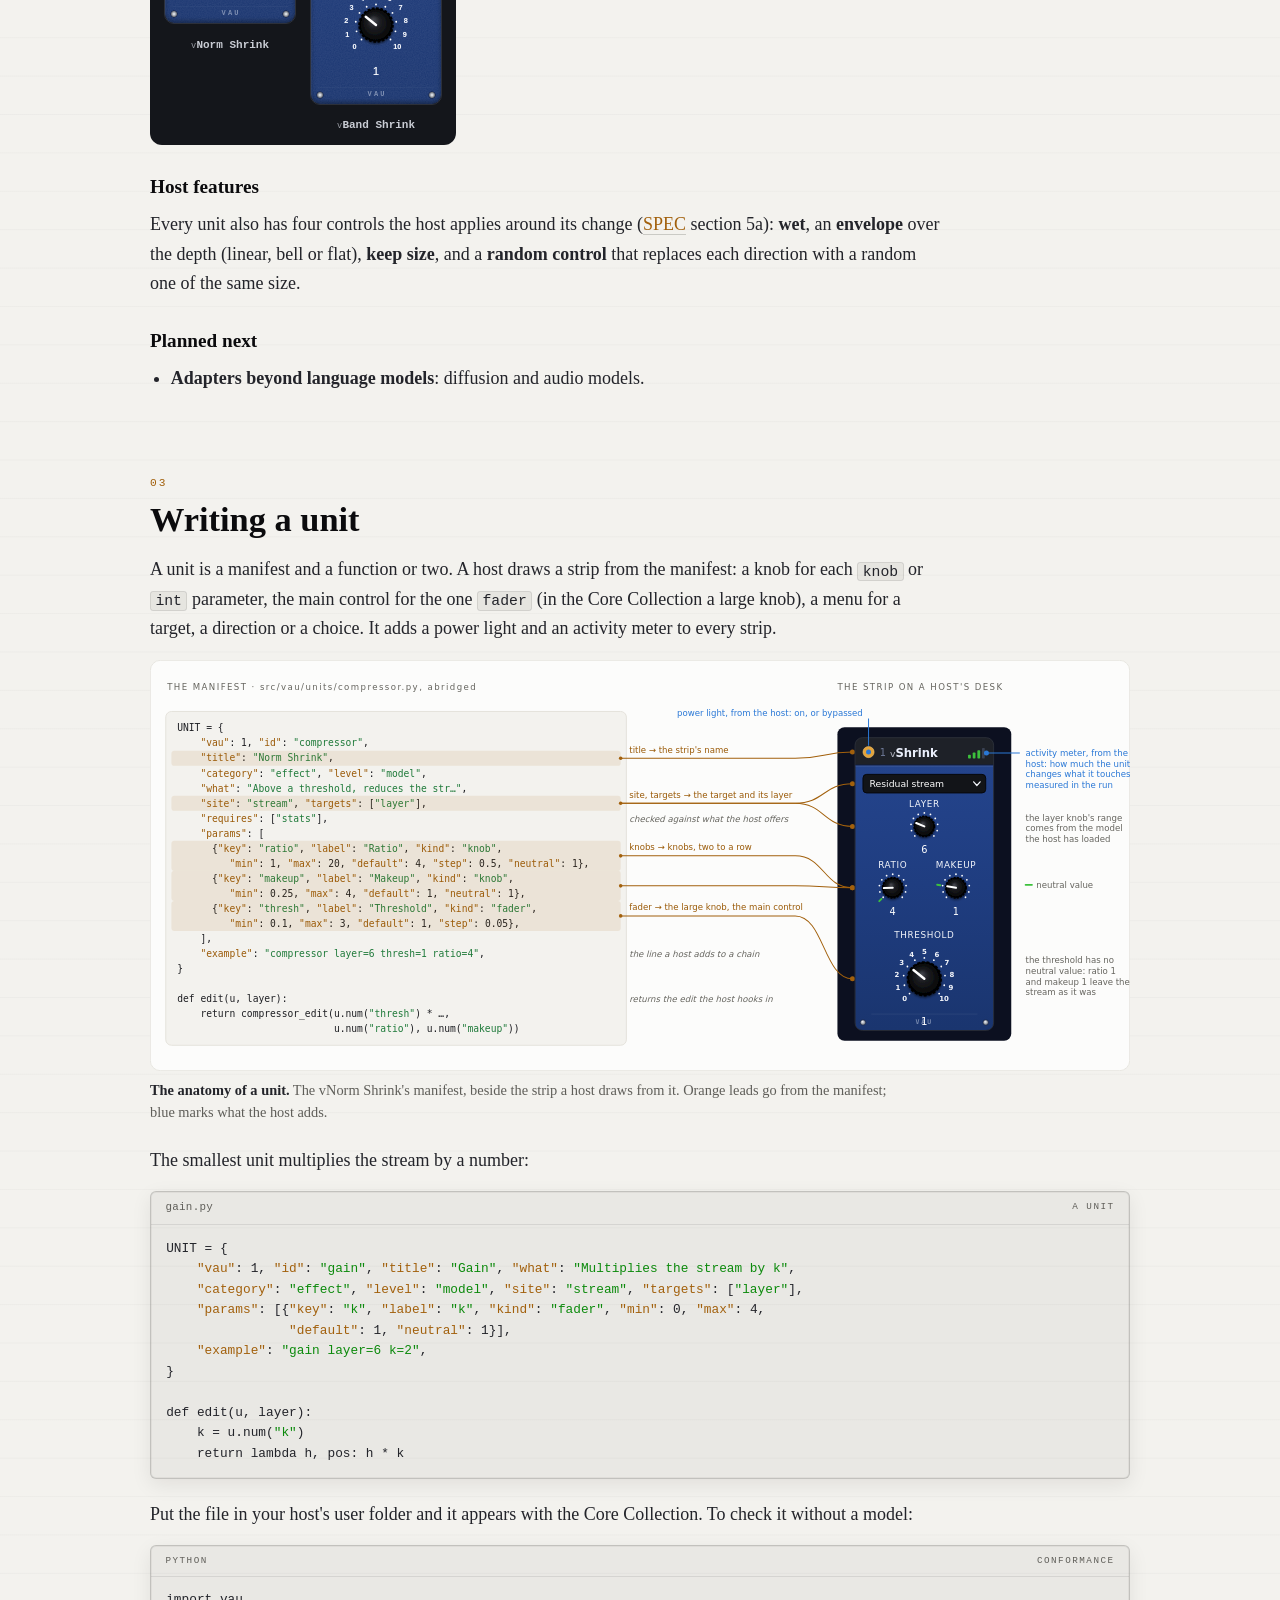
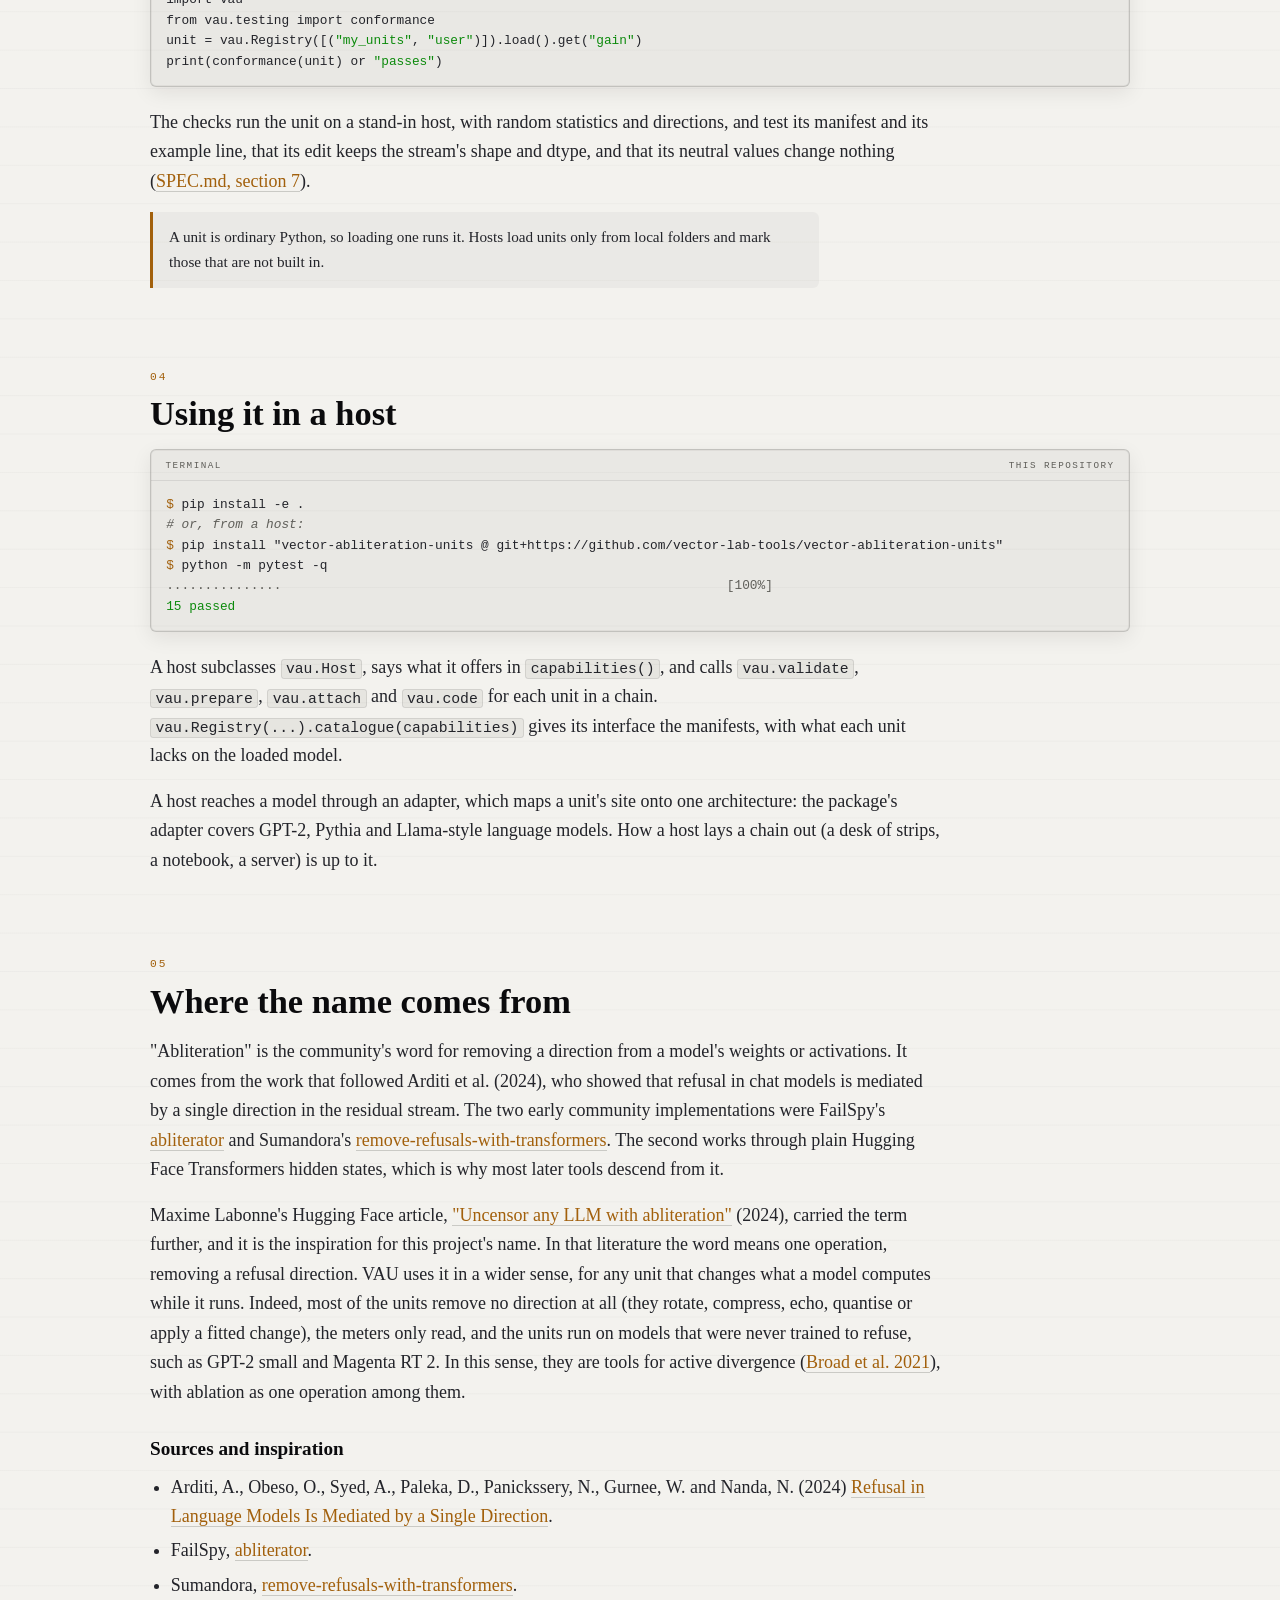
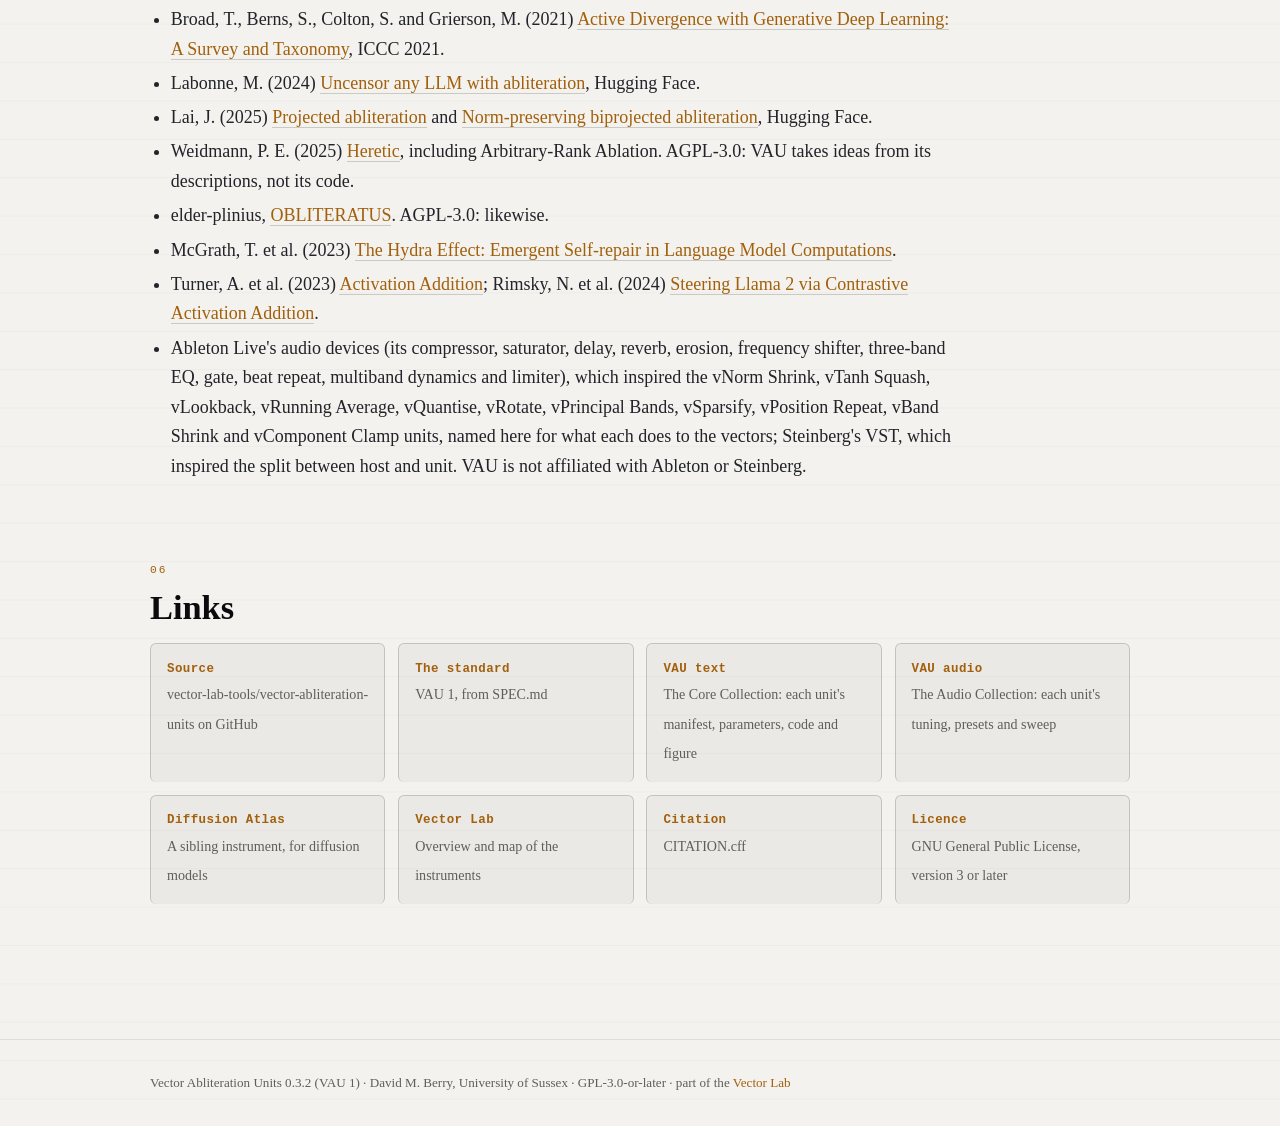
==== commit d25dbeb9: "VAU 0.3.2: light by default, and the site and standard copyedited" ====
--- a/docs/index.html
+++ b/docs/index.html
@@ -47,7 +47,7 @@
 
   <section class="hero">
     <div class="wrap hero-inner">
-      <span class="kicker">Vector Lab · shared standard · VAU 1 · version 0.3.1</span>
+      <span class="kicker">Vector Lab · shared standard · VAU 1 · version 0.3.2</span>
       <h1>Vector Abliteration Units</h1>
       <p class="tagline">A standard for units that change, or read, what a model does from inside, and the host that loads and runs them.</p>
       <div class="hero-actions">
@@ -215,7 +215,7 @@
   </main>
 
   <footer class="site-footer">
-    <div class="wrap"><p>Vector Abliteration Units 0.3.1 (VAU 1) · David M. Berry, University of Sussex · GPL-3.0-or-later · part of the <a href="https://github.com/vector-lab-tools">Vector Lab</a></p></div>
+    <div class="wrap"><p>Vector Abliteration Units 0.3.2 (VAU 1) · David M. Berry, University of Sussex · GPL-3.0-or-later · part of the <a href="https://github.com/vector-lab-tools">Vector Lab</a></p></div>
   </footer>
 
   <script src="site.js"></script>
